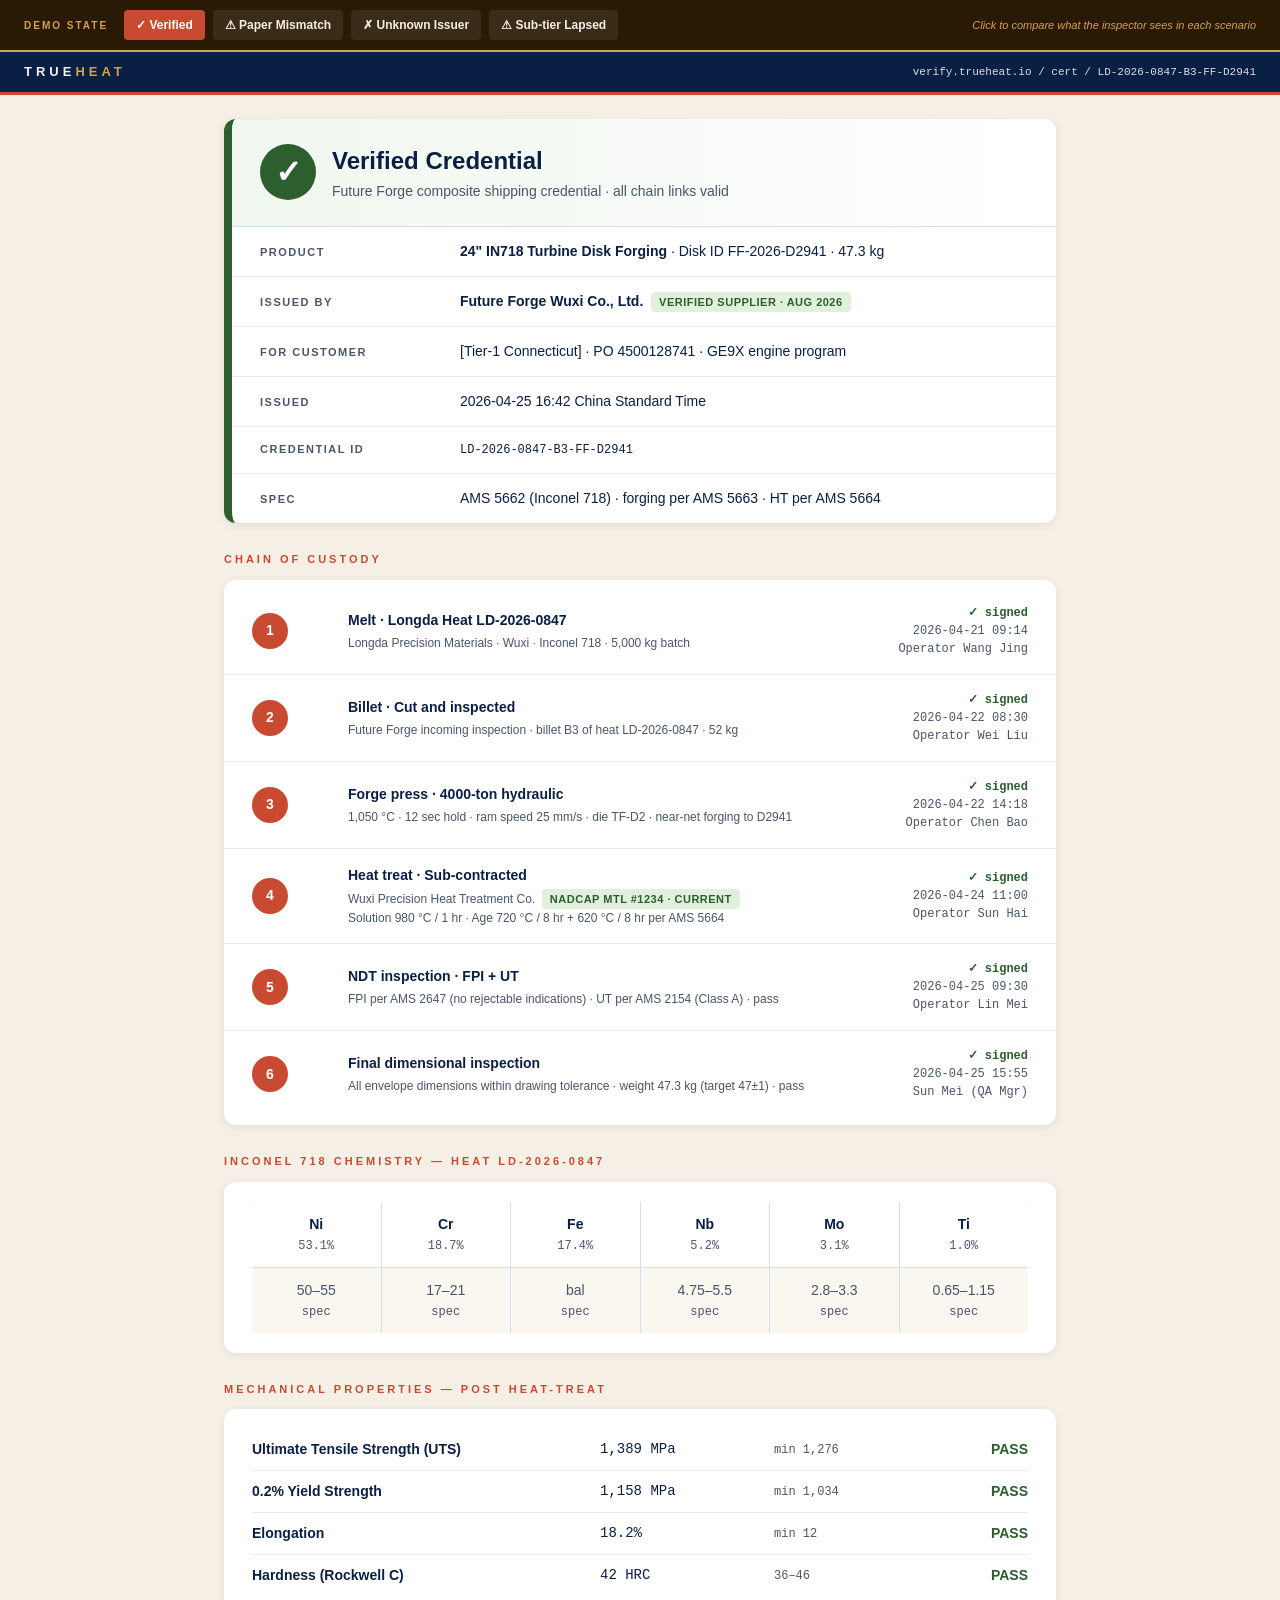
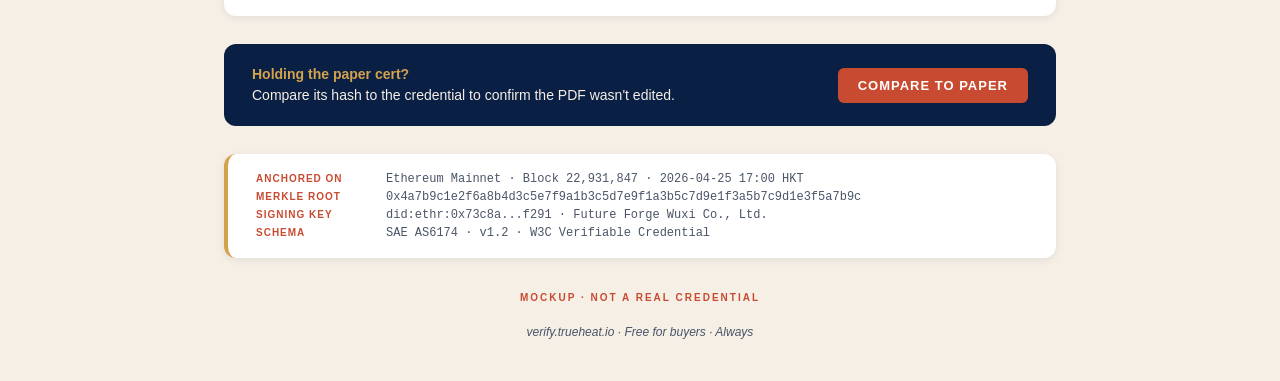
==== buyer-verify.html @ 972e7f93 "Initial: TrueHeat live mocks (buyer verifier + supplier portal)" ====
<!DOCTYPE html>
<html lang="en">
<head>
<meta charset="UTF-8">
<meta name="viewport" content="width=device-width, initial-scale=1.0">
<title>verify.trueheat.io · LD-2026-0847-B3-FF-D2941</title>
<style>
  :root {
    --navy: #0A1F44;
    --navy-soft: #13284C;
    --cream: #F5EFE6;
    --copper: #C84B31;
    --gold: #D4A24C;
    --slate: #4A5568;
    --ice: #D8DEE9;
    --forest: #2C5F2D;
    --rust: #8B2E15;
    --shadow: 0 2px 8px rgba(10,31,68,0.08);
  }
  * { box-sizing: border-box; margin: 0; padding: 0; }
  body {
    font-family: -apple-system, BlinkMacSystemFont, "Segoe UI", Roboto, sans-serif;
    background: var(--cream);
    color: var(--navy);
    line-height: 1.5;
    padding-bottom: 40px;
  }
  .top-bar {
    background: var(--navy);
    color: var(--cream);
    padding: 10px 24px;
    font-size: 13px;
    display: flex;
    justify-content: space-between;
    align-items: center;
    border-bottom: 3px solid var(--copper);
  }
  .top-bar .brand {
    font-weight: 700;
    letter-spacing: 4px;
  }
  .top-bar .brand span {
    color: var(--gold);
  }
  .top-bar .url {
    font-family: "SF Mono", Menlo, monospace;
    color: var(--ice);
    font-size: 11px;
  }
  .container {
    max-width: 880px;
    margin: 0 auto;
    padding: 0 24px;
  }
  .verdict-card {
    background: white;
    margin-top: 24px;
    border-radius: 12px;
    box-shadow: var(--shadow);
    border-left: 8px solid var(--forest);
    overflow: hidden;
  }
  .verdict-header {
    padding: 24px 28px;
    display: flex;
    align-items: center;
    gap: 16px;
    border-bottom: 1px solid var(--ice);
    background: linear-gradient(to right, #F0F7EE, white);
  }
  .verdict-check {
    width: 56px;
    height: 56px;
    background: var(--forest);
    color: white;
    border-radius: 50%;
    display: flex;
    align-items: center;
    justify-content: center;
    font-size: 32px;
    font-weight: 700;
    flex-shrink: 0;
  }
  .verdict-title {
    font-size: 24px;
    font-weight: 700;
    color: var(--navy);
  }
  .verdict-sub {
    color: var(--slate);
    font-size: 14px;
    margin-top: 2px;
  }
  .verdict-body {
    padding: 0;
  }
  .row {
    display: grid;
    grid-template-columns: 200px 1fr;
    padding: 14px 28px;
    border-bottom: 1px solid #F0EAE0;
    font-size: 14px;
    align-items: baseline;
  }
  .row:last-child { border-bottom: none; }
  .row .k {
    color: var(--slate);
    text-transform: uppercase;
    font-size: 11px;
    letter-spacing: 1.5px;
    font-weight: 600;
  }
  .row .v {
    color: var(--navy);
  }
  .row .v.mono {
    font-family: "SF Mono", Menlo, monospace;
    font-size: 12px;
  }
  .badge {
    display: inline-block;
    padding: 2px 8px;
    border-radius: 4px;
    font-size: 11px;
    font-weight: 700;
    text-transform: uppercase;
    letter-spacing: 0.5px;
  }
  .badge-green { background: #E0F0DC; color: var(--forest); }
  .badge-amber { background: #FFF3D6; color: #8B6914; }
  .badge-copper { background: #FCE8E0; color: var(--copper); }

  .section-title {
    margin-top: 28px;
    margin-bottom: 12px;
    text-transform: uppercase;
    letter-spacing: 3px;
    font-size: 11px;
    font-weight: 700;
    color: var(--copper);
  }

  .chemistry {
    background: white;
    border-radius: 12px;
    box-shadow: var(--shadow);
    padding: 20px 28px;
  }
  .chem-grid {
    display: grid;
    grid-template-columns: repeat(6, 1fr);
    gap: 1px;
    background: var(--ice);
    border-radius: 6px;
    overflow: hidden;
  }
  .chem-cell {
    background: white;
    padding: 12px 8px;
    text-align: center;
  }
  .chem-cell .elem {
    font-weight: 700;
    color: var(--navy);
    font-size: 14px;
  }
  .chem-cell .pct {
    font-size: 12px;
    color: var(--slate);
    font-family: "SF Mono", Menlo, monospace;
    margin-top: 2px;
  }
  .chem-cell.spec {
    background: #FAF6F0;
  }
  .chem-cell.spec .elem { color: var(--slate); font-weight: 500; }

  .mech {
    background: white;
    border-radius: 12px;
    box-shadow: var(--shadow);
    padding: 20px 28px;
  }
  .mech-row {
    display: grid;
    grid-template-columns: 2fr 1fr 1fr 80px;
    padding: 10px 0;
    border-bottom: 1px solid #F0EAE0;
    font-size: 14px;
    align-items: center;
  }
  .mech-row:last-child { border-bottom: none; }
  .mech-row .label { color: var(--navy); font-weight: 600; }
  .mech-row .value { color: var(--navy); font-family: "SF Mono", Menlo, monospace; }
  .mech-row .req { color: var(--slate); font-family: "SF Mono", Menlo, monospace; font-size: 12px; }
  .mech-row .pass { color: var(--forest); font-weight: 700; text-align: right; }

  /* Chain of custody */
  .chain {
    background: white;
    border-radius: 12px;
    box-shadow: var(--shadow);
    padding: 8px 0;
  }
  .chain-step {
    display: grid;
    grid-template-columns: 80px 1fr 200px;
    padding: 16px 28px;
    gap: 16px;
    border-bottom: 1px solid #F0EAE0;
    align-items: center;
    position: relative;
  }
  .chain-step:last-child { border-bottom: none; }
  .chain-step .num {
    width: 36px;
    height: 36px;
    border-radius: 50%;
    background: var(--copper);
    color: white;
    font-weight: 700;
    display: flex;
    align-items: center;
    justify-content: center;
    font-size: 14px;
  }
  .chain-step .step-title {
    font-weight: 700;
    color: var(--navy);
    font-size: 14px;
  }
  .chain-step .step-sub {
    color: var(--slate);
    font-size: 12px;
    margin-top: 3px;
  }
  .chain-step .step-meta {
    text-align: right;
    font-size: 12px;
    color: var(--slate);
    font-family: "SF Mono", Menlo, monospace;
  }
  .chain-step .signed {
    color: var(--forest);
    font-weight: 600;
  }

  .compare {
    background: var(--navy);
    color: var(--cream);
    margin-top: 28px;
    border-radius: 12px;
    padding: 20px 28px;
    display: flex;
    align-items: center;
    justify-content: space-between;
  }
  .compare .desc {
    font-size: 14px;
  }
  .compare .desc strong {
    color: var(--gold);
  }
  .compare button {
    background: var(--copper);
    color: white;
    border: none;
    padding: 10px 20px;
    border-radius: 6px;
    font-weight: 700;
    font-size: 13px;
    text-transform: uppercase;
    letter-spacing: 1px;
    cursor: pointer;
  }
  .compare button:hover {
    background: #B03E26;
  }

  .anchor-block {
    background: white;
    border-radius: 12px;
    box-shadow: var(--shadow);
    padding: 16px 28px;
    margin-top: 28px;
    font-size: 12px;
    color: var(--slate);
    font-family: "SF Mono", Menlo, monospace;
    border-left: 4px solid var(--gold);
  }
  .anchor-block .label {
    display: inline-block;
    width: 130px;
    color: var(--copper);
    font-weight: 700;
    font-family: -apple-system, BlinkMacSystemFont, sans-serif;
    text-transform: uppercase;
    letter-spacing: 1px;
    font-size: 10px;
  }

  .footer {
    margin-top: 32px;
    text-align: center;
    color: var(--slate);
    font-size: 12px;
    font-style: italic;
  }
  .footer .mock {
    color: var(--copper);
    font-weight: 700;
    font-style: normal;
    text-transform: uppercase;
    letter-spacing: 2px;
    font-size: 10px;
  }

  /* State toggle bar — mockup only; removed in production build */
  .state-bar {
    background: #2a1a05;
    color: var(--cream);
    padding: 10px 24px;
    border-bottom: 2px solid var(--gold);
    display: flex;
    gap: 8px;
    align-items: center;
    font-size: 12px;
  }
  .state-bar .lbl {
    color: var(--gold);
    text-transform: uppercase;
    letter-spacing: 2px;
    font-size: 10px;
    margin-right: 8px;
    font-weight: 700;
  }
  .state-bar a {
    color: var(--cream);
    text-decoration: none;
    padding: 6px 12px;
    border-radius: 4px;
    background: rgba(255,255,255,0.08);
    font-weight: 600;
  }
  .state-bar a:hover { background: rgba(255,255,255,0.15); }
  .state-bar a.active {
    background: var(--copper);
    color: white;
  }
  .state-bar .demo {
    margin-left: auto;
    color: var(--gold);
    font-style: italic;
    font-size: 11px;
  }

  /* FRAUD STATES */
  .verdict-card.state-mismatch { border-left-color: #B8860B; }
  .verdict-card.state-mismatch .verdict-header {
    background: linear-gradient(to right, #FFF7E0, white);
  }
  .verdict-card.state-mismatch .verdict-check {
    background: #B8860B;
    font-size: 36px;
  }

  .verdict-card.state-unknown { border-left-color: var(--rust); }
  .verdict-card.state-unknown .verdict-header {
    background: linear-gradient(to right, #FFE4DC, white);
  }
  .verdict-card.state-unknown .verdict-check {
    background: var(--rust);
    color: white;
    font-size: 36px;
  }

  .verdict-card.state-lapsed { border-left-color: #B8860B; }
  .verdict-card.state-lapsed .verdict-header {
    background: linear-gradient(to right, #FFF7E0, white);
  }
  .verdict-card.state-lapsed .verdict-check {
    background: #B8860B;
    font-size: 36px;
  }

  /* Fraud alert panel */
  .fraud-alert {
    background: var(--rust);
    color: white;
    border-radius: 8px;
    padding: 18px 24px;
    margin-top: 20px;
    display: flex;
    gap: 16px;
    align-items: start;
  }
  .fraud-alert.warn {
    background: #B8860B;
  }
  .fraud-alert .icon {
    font-size: 30px;
    flex-shrink: 0;
    line-height: 1;
  }
  .fraud-alert .body {
    font-size: 14px;
  }
  .fraud-alert .body h3 {
    margin-bottom: 4px;
    font-size: 16px;
    text-transform: uppercase;
    letter-spacing: 2px;
  }
  .fraud-alert .body code {
    background: rgba(0,0,0,0.25);
    padding: 1px 6px;
    border-radius: 3px;
    font-family: "SF Mono", Menlo, monospace;
    font-size: 12px;
  }

  /* Hide / show based on state */
  body[data-state="verified"] .only-mismatch,
  body[data-state="verified"] .only-unknown,
  body[data-state="verified"] .only-lapsed { display: none !important; }

  body[data-state="mismatch"] .only-verified,
  body[data-state="mismatch"] .only-unknown,
  body[data-state="mismatch"] .only-lapsed { display: none !important; }

  body[data-state="mismatch"] .verdict-card { /* swap class via JS */ }
  body[data-state="mismatch"] .verdict-title::after {
    content: " — Paper Mismatch";
    color: #B8860B;
    font-weight: 700;
  }

  body[data-state="unknown"] .only-verified,
  body[data-state="unknown"] .only-mismatch,
  body[data-state="unknown"] .only-lapsed,
  body[data-state="unknown"] .chain,
  body[data-state="unknown"] .chemistry,
  body[data-state="unknown"] .mech,
  body[data-state="unknown"] .compare,
  body[data-state="unknown"] .anchor-block,
  body[data-state="unknown"] .section-title { display: none !important; }

  body[data-state="lapsed"] .only-verified,
  body[data-state="lapsed"] .only-mismatch,
  body[data-state="lapsed"] .only-unknown { display: none !important; }

  body[data-state="lapsed"] .chain-step.htstep .badge {
    background: #F8E0E0;
    color: var(--rust);
  }

</style>
</head>
<body data-state="verified">

<!-- MOCKUP-ONLY state toggle. Remove this <div> for production. -->
<div class="state-bar">
  <span class="lbl">DEMO STATE</span>
  <a href="?state=verified" data-state-link="verified" class="active">✓ Verified</a>
  <a href="?state=mismatch" data-state-link="mismatch">⚠ Paper Mismatch</a>
  <a href="?state=unknown" data-state-link="unknown">✗ Unknown Issuer</a>
  <a href="?state=lapsed" data-state-link="lapsed">⚠ Sub-tier Lapsed</a>
  <span class="demo">Click to compare what the inspector sees in each scenario</span>
</div>

<div class="top-bar">
  <div class="brand">TRUE<span>HEAT</span></div>
  <div class="url">verify.trueheat.io / cert / LD-2026-0847-B3-FF-D2941</div>
</div>

<div class="container">

  <!-- VERIFIED card -->
  <div class="verdict-card only-verified">
    <div class="verdict-header">
      <div class="verdict-check">✓</div>
      <div>
        <div class="verdict-title">Verified Credential</div>
        <div class="verdict-sub">Future Forge composite shipping credential · all chain links valid</div>
      </div>
    </div>
    <div class="verdict-body">
      <div class="row">
        <div class="k">Product</div>
        <div class="v"><strong>24" IN718 Turbine Disk Forging</strong> · Disk ID FF-2026-D2941 · 47.3 kg</div>
      </div>
      <div class="row">
        <div class="k">Issued by</div>
        <div class="v">
          <strong>Future Forge Wuxi Co., Ltd.</strong>
          &nbsp;<span class="badge badge-green">Verified Supplier · Aug 2026</span>
        </div>
      </div>
      <div class="row">
        <div class="k">For customer</div>
        <div class="v">[Tier-1 Connecticut] · PO 4500128741 · GE9X engine program</div>
      </div>
      <div class="row">
        <div class="k">Issued</div>
        <div class="v">2026-04-25 16:42 China Standard Time</div>
      </div>
      <div class="row">
        <div class="k">Credential ID</div>
        <div class="v mono">LD-2026-0847-B3-FF-D2941</div>
      </div>
      <div class="row">
        <div class="k">Spec</div>
        <div class="v">AMS 5662 (Inconel 718) · forging per AMS 5663 · HT per AMS 5664</div>
      </div>
    </div>
  </div>

  <!-- MISMATCH card -->
  <div class="verdict-card state-mismatch only-mismatch">
    <div class="verdict-header">
      <div class="verdict-check">⚠</div>
      <div>
        <div class="verdict-title" style="color:#8B6914;">Paper does NOT match the signed credential</div>
        <div class="verdict-sub">The QR points to a real, signed credential — but the PDF you scanned has been altered after signing.</div>
      </div>
    </div>
    <div class="verdict-body">
      <div class="row">
        <div class="k">Credential ID</div>
        <div class="v mono">LD-2026-0847-B3-FF-D2941 — exists ✓</div>
      </div>
      <div class="row">
        <div class="k">Signed by</div>
        <div class="v">Future Forge Wuxi Co., Ltd. — registered supplier ✓</div>
      </div>
      <div class="row">
        <div class="k">Mismatch found</div>
        <div class="v" style="color:#8B6914;font-weight:600;">
          Field <code style="background:#FFF3D6;padding:1px 5px;border-radius:3px;font-family:'SF Mono',monospace;">UTS</code> on paper = <strong>1,389 MPa</strong> · field on signed credential = <strong>1,289 MPa</strong>
        </div>
      </div>
      <div class="row">
        <div class="k">Hash check</div>
        <div class="v mono" style="color:var(--rust);">paper SHA-256: <strong>0x9f2c...</strong> ≠ credential SHA-256: <strong>0x4a7b...</strong></div>
      </div>
    </div>
    <div class="fraud-alert warn">
      <div class="icon">⚠</div>
      <div class="body">
        <h3>What to do</h3>
        Trust the credential, not the paper. Cross-reference the figures on the credential page with the paper in your hand. If they differ, the paper has been edited after the supplier signed.<br><br>
        Likely scenarios: (1) honest copy-paste error when the cert was reprinted, (2) deliberate alteration of a property to make a marginal heat appear in-spec. Either way — escalate to supplier quality and do not release the material.
      </div>
    </div>
  </div>

  <!-- UNKNOWN card -->
  <div class="verdict-card state-unknown only-unknown">
    <div class="verdict-header">
      <div class="verdict-check">✗</div>
      <div>
        <div class="verdict-title" style="color:var(--rust);">No credential found for this QR</div>
        <div class="verdict-sub">The QR code points to a credential ID that does not exist in our registry.</div>
      </div>
    </div>
    <div class="verdict-body">
      <div class="row">
        <div class="k">Scanned ID</div>
        <div class="v mono">LD-2026-0847-B3-FF-D2941</div>
      </div>
      <div class="row">
        <div class="k">Search result</div>
        <div class="v" style="color:var(--rust);font-weight:600;">No matching credential. No signature found anchored on Ethereum.</div>
      </div>
      <div class="row">
        <div class="k">Possible causes</div>
        <div class="v">
          <ol style="padding-left:20px;margin:0;">
            <li>The QR was photoshopped onto a counterfeit paper cert. Most common pattern.</li>
            <li>The supplier issued the cert under a different ID. Ask them to re-send.</li>
            <li>The supplier is not yet a registered TrueHeat issuer. Confirm with them directly.</li>
          </ol>
        </div>
      </div>
    </div>
    <div class="fraud-alert">
      <div class="icon">✗</div>
      <div class="body">
        <h3>Do not release the material</h3>
        Treat this as suspect material until you can verify with the supplier through a separate channel (phone, not email — email can be spoofed). If the supplier confirms they did not issue this credential, file an FAA SUP report (AC 21-29D) and notify your counterfeit-prevention lead.<br><br>
        If you are the supplier and this is your shipment, log in to your portal and check whether the credential was issued under a different reference. Contact <a href="mailto:support@trueheat.io" style="color:var(--gold);">support@trueheat.io</a>.
      </div>
    </div>
  </div>

  <!-- LAPSED card -->
  <div class="verdict-card state-lapsed only-lapsed">
    <div class="verdict-header">
      <div class="verdict-check">⚠</div>
      <div>
        <div class="verdict-title" style="color:#8B6914;">Verified — but sub-tier accreditation lapsed</div>
        <div class="verdict-sub">The credential is authentic. One sub-tier supplier in the chain has an expired accreditation that may affect downstream qualification.</div>
      </div>
    </div>
    <div class="verdict-body">
      <div class="row">
        <div class="k">Credential</div>
        <div class="v"><strong>24" IN718 Turbine Disk Forging</strong> · Disk FF-2026-D2941 · 47.3 kg</div>
      </div>
      <div class="row">
        <div class="k">Lapsed sub-tier</div>
        <div class="v" style="color:#8B6914;font-weight:600;">
          Wuxi Precision Heat Treatment Co. — Nadcap MTL #1234 expired <strong>2026-03-15</strong> (heat treat performed 2026-04-24)
        </div>
      </div>
      <div class="row">
        <div class="k">Other chain links</div>
        <div class="v">Melt, billet, forge press, NDT, final dim — all signed by valid issuers ✓</div>
      </div>
    </div>
    <div class="fraud-alert warn">
      <div class="icon">⚠</div>
      <div class="body">
        <h3>Decision required</h3>
        The material itself may still be in spec — the heat treat cycle data is recorded and inspectable. The question is whether your engineering and supplier quality groups will accept material processed at a shop whose Nadcap accreditation had lapsed at the time of work.<br><br>
        Some primes accept lapsed-by-N-days within a tolerance window if the shop's renewal is pending and the cycle data is conforming. Others reject. Check your supplier-quality policy and the receiving spec.
      </div>
    </div>
  </div>

  <div class="section-title">Chain of Custody</div>

  <div class="chain">

    <div class="chain-step">
      <div class="num">1</div>
      <div>
        <div class="step-title">Melt · Longda Heat LD-2026-0847</div>
        <div class="step-sub">Longda Precision Materials · Wuxi · Inconel 718 · 5,000 kg batch</div>
      </div>
      <div class="step-meta">
        <span class="signed">✓ signed</span><br>
        2026-04-21 09:14<br>
        Operator Wang Jing
      </div>
    </div>

    <div class="chain-step">
      <div class="num">2</div>
      <div>
        <div class="step-title">Billet · Cut and inspected</div>
        <div class="step-sub">Future Forge incoming inspection · billet B3 of heat LD-2026-0847 · 52 kg</div>
      </div>
      <div class="step-meta">
        <span class="signed">✓ signed</span><br>
        2026-04-22 08:30<br>
        Operator Wei Liu
      </div>
    </div>

    <div class="chain-step">
      <div class="num">3</div>
      <div>
        <div class="step-title">Forge press · 4000-ton hydraulic</div>
        <div class="step-sub">1,050 °C · 12 sec hold · ram speed 25 mm/s · die TF-D2 · near-net forging to D2941</div>
      </div>
      <div class="step-meta">
        <span class="signed">✓ signed</span><br>
        2026-04-22 14:18<br>
        Operator Chen Bao
      </div>
    </div>

    <div class="chain-step htstep">
      <div class="num">4</div>
      <div>
        <div class="step-title">Heat treat · Sub-contracted</div>
        <div class="step-sub">
          Wuxi Precision Heat Treatment Co. &nbsp;<span class="badge badge-green">Nadcap MTL #1234 · current</span><br>
          Solution 980 °C / 1 hr · Age 720 °C / 8 hr + 620 °C / 8 hr per AMS 5664
        </div>
      </div>
      <div class="step-meta">
        <span class="signed">✓ signed</span><br>
        2026-04-24 11:00<br>
        Operator Sun Hai
      </div>
    </div>

    <div class="chain-step">
      <div class="num">5</div>
      <div>
        <div class="step-title">NDT inspection · FPI + UT</div>
        <div class="step-sub">FPI per AMS 2647 (no rejectable indications) · UT per AMS 2154 (Class A) · pass</div>
      </div>
      <div class="step-meta">
        <span class="signed">✓ signed</span><br>
        2026-04-25 09:30<br>
        Operator Lin Mei
      </div>
    </div>

    <div class="chain-step">
      <div class="num">6</div>
      <div>
        <div class="step-title">Final dimensional inspection</div>
        <div class="step-sub">All envelope dimensions within drawing tolerance · weight 47.3 kg (target 47±1) · pass</div>
      </div>
      <div class="step-meta">
        <span class="signed">✓ signed</span><br>
        2026-04-25 15:55<br>
        Sun Mei (QA Mgr)
      </div>
    </div>

  </div>

  <div class="section-title">Inconel 718 Chemistry — Heat LD-2026-0847</div>
  <div class="chemistry">
    <div class="chem-grid">
      <div class="chem-cell"><div class="elem">Ni</div><div class="pct">53.1%</div></div>
      <div class="chem-cell"><div class="elem">Cr</div><div class="pct">18.7%</div></div>
      <div class="chem-cell"><div class="elem">Fe</div><div class="pct">17.4%</div></div>
      <div class="chem-cell"><div class="elem">Nb</div><div class="pct">5.2%</div></div>
      <div class="chem-cell"><div class="elem">Mo</div><div class="pct">3.1%</div></div>
      <div class="chem-cell"><div class="elem">Ti</div><div class="pct">1.0%</div></div>
      <div class="chem-cell spec"><div class="elem">50–55</div><div class="pct">spec</div></div>
      <div class="chem-cell spec"><div class="elem">17–21</div><div class="pct">spec</div></div>
      <div class="chem-cell spec"><div class="elem">bal</div><div class="pct">spec</div></div>
      <div class="chem-cell spec"><div class="elem">4.75–5.5</div><div class="pct">spec</div></div>
      <div class="chem-cell spec"><div class="elem">2.8–3.3</div><div class="pct">spec</div></div>
      <div class="chem-cell spec"><div class="elem">0.65–1.15</div><div class="pct">spec</div></div>
    </div>
  </div>

  <div class="section-title">Mechanical Properties — Post Heat-Treat</div>
  <div class="mech">
    <div class="mech-row">
      <div class="label">Ultimate Tensile Strength (UTS)</div>
      <div class="value">1,389 MPa</div>
      <div class="req">min 1,276</div>
      <div class="pass">PASS</div>
    </div>
    <div class="mech-row">
      <div class="label">0.2% Yield Strength</div>
      <div class="value">1,158 MPa</div>
      <div class="req">min 1,034</div>
      <div class="pass">PASS</div>
    </div>
    <div class="mech-row">
      <div class="label">Elongation</div>
      <div class="value">18.2%</div>
      <div class="req">min 12</div>
      <div class="pass">PASS</div>
    </div>
    <div class="mech-row">
      <div class="label">Hardness (Rockwell C)</div>
      <div class="value">42 HRC</div>
      <div class="req">36–46</div>
      <div class="pass">PASS</div>
    </div>
  </div>

  <div class="compare">
    <div class="desc">
      <strong>Holding the paper cert?</strong><br>
      Compare its hash to the credential to confirm the PDF wasn't edited.
    </div>
    <button>Compare to Paper</button>
  </div>

  <div class="anchor-block">
    <div><span class="label">Anchored on</span>Ethereum Mainnet · Block 22,931,847 · 2026-04-25 17:00 HKT</div>
    <div><span class="label">Merkle root</span>0x4a7b9c1e2f6a8b4d3c5e7f9a1b3c5d7e9f1a3b5c7d9e1f3a5b7c9d1e3f5a7b9c</div>
    <div><span class="label">Signing key</span>did:ethr:0x73c8a...f291 · Future Forge Wuxi Co., Ltd.</div>
    <div><span class="label">Schema</span>SAE AS6174 · v1.2 · W3C Verifiable Credential</div>
  </div>

  <div class="footer">
    <div class="mock">Mockup · not a real credential</div>
    <br>
    verify.trueheat.io · Free for buyers · Always
  </div>

</div>

<script>
  // Mockup state switcher — reads ?state= from URL and applies it.
  (function () {
    var params = new URLSearchParams(window.location.search);
    var state = params.get('state') || 'verified';
    var valid = ['verified', 'mismatch', 'unknown', 'lapsed'];
    if (valid.indexOf(state) === -1) state = 'verified';
    document.body.setAttribute('data-state', state);

    // Highlight active toggle
    var links = document.querySelectorAll('.state-bar a[data-state-link]');
    for (var i = 0; i < links.length; i++) {
      links[i].classList.toggle('active', links[i].getAttribute('data-state-link') === state);
    }
  })();
</script>

</body>
</html>
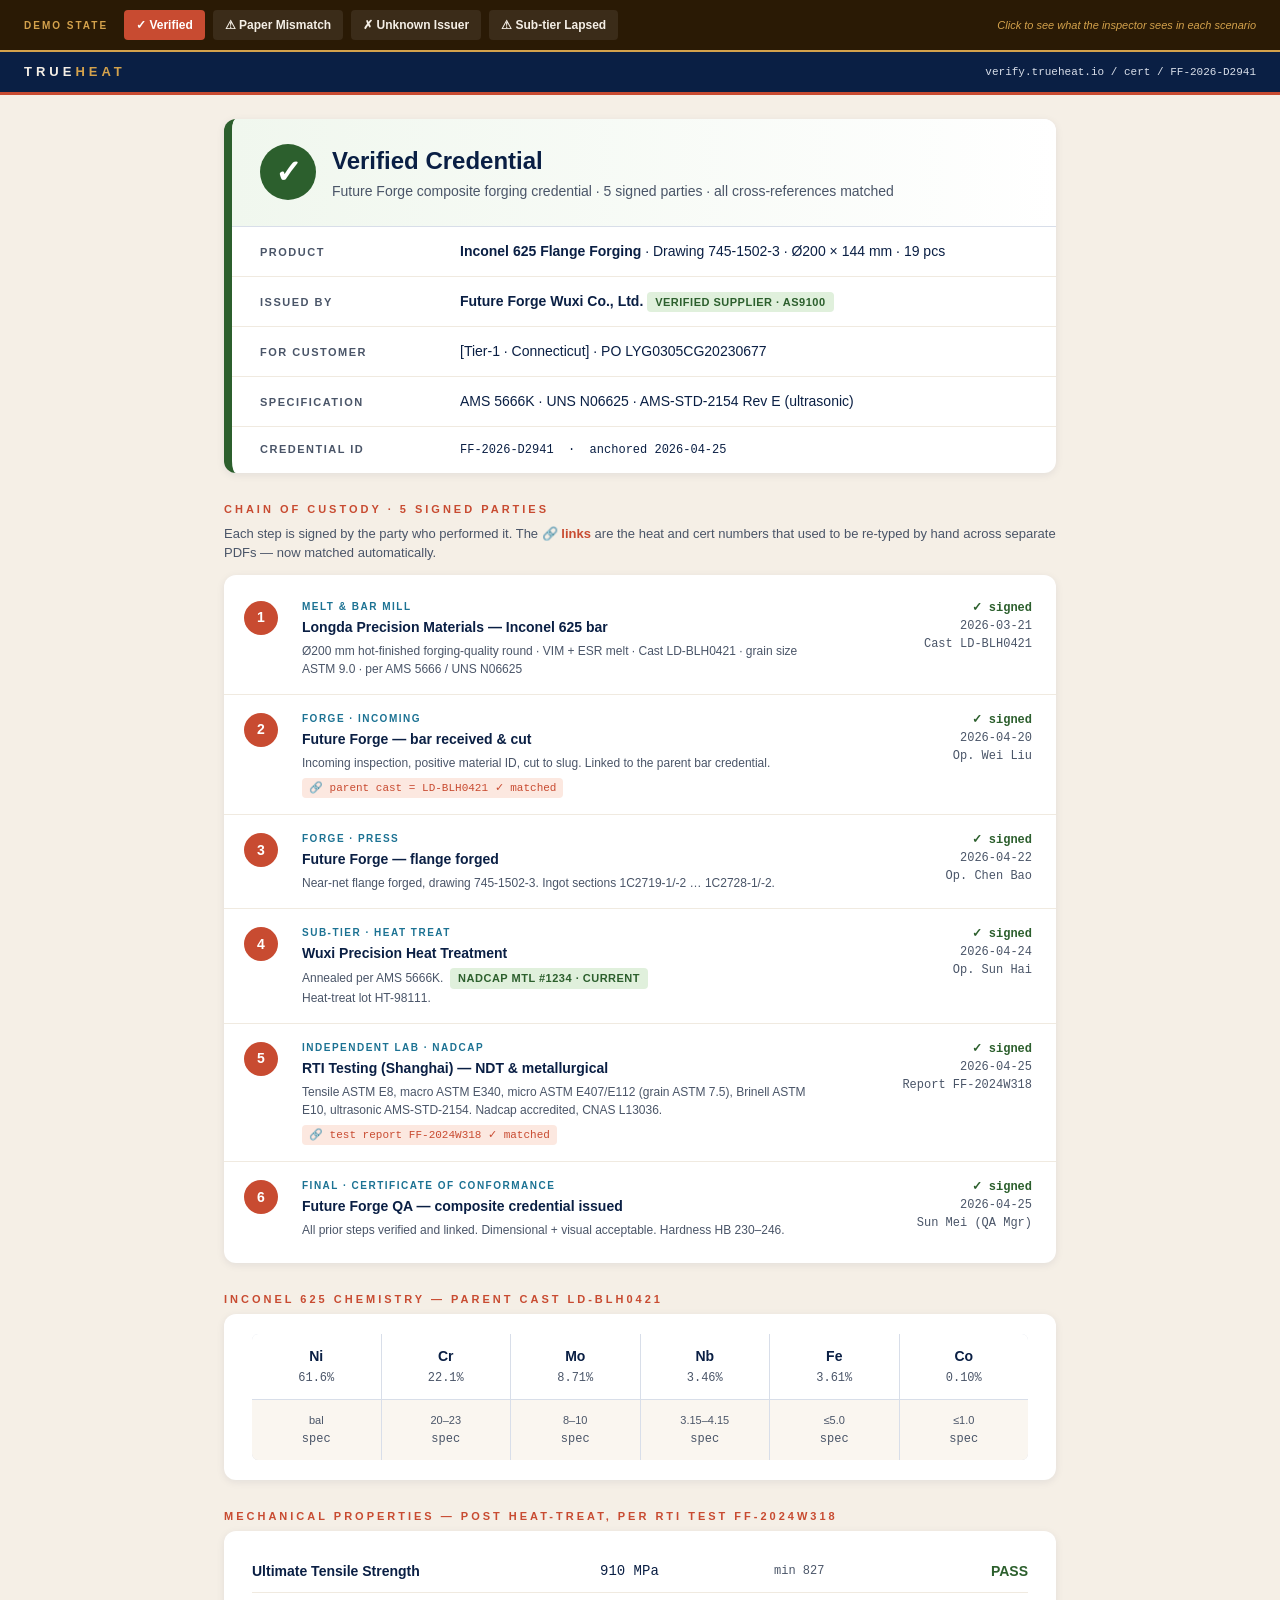
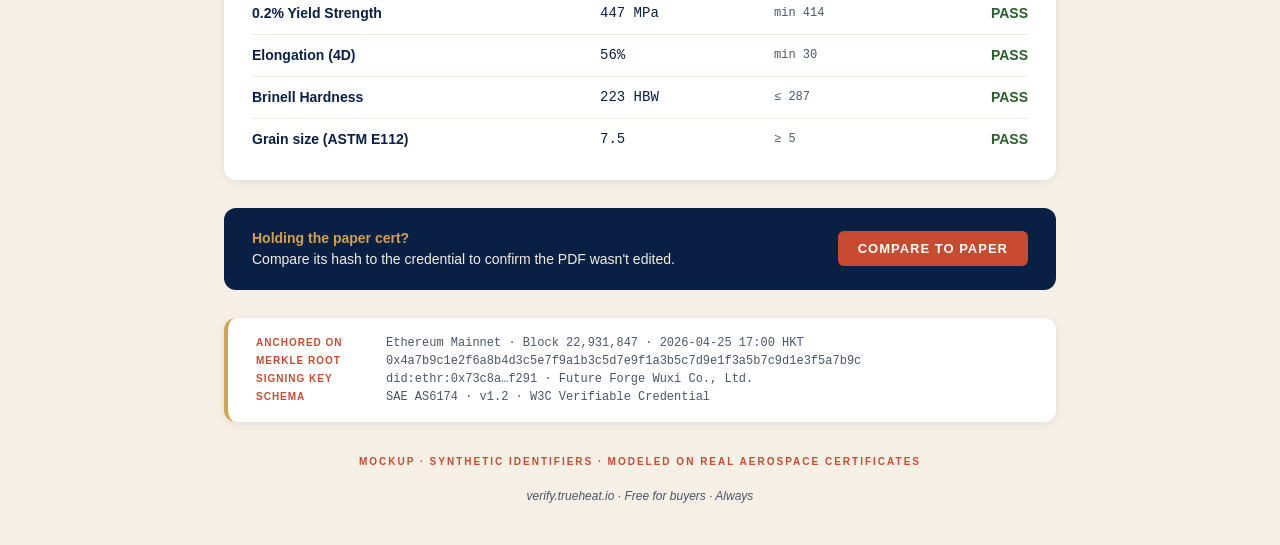
==== commit 70dba547: "Ground demo in real aerospace cert structure (Inconel 625 5-party chain); add investor tutorial with" ====
--- a/buyer-verify.html
+++ b/buyer-verify.html
@@ -3,18 +3,21 @@
 <head>
 <meta charset="UTF-8">
 <meta name="viewport" content="width=device-width, initial-scale=1.0">
-<title>verify.trueheat.io · LD-2026-0847-B3-FF-D2941</title>
+<title>verify.trueheat.io · FF-2026-D2941</title>
 <style>
   :root {
     --navy: #0A1F44;
     --navy-soft: #13284C;
     --cream: #F5EFE6;
     --copper: #C84B31;
+    --copper-soft: #FCE8E0;
     --gold: #D4A24C;
     --slate: #4A5568;
     --ice: #D8DEE9;
+    --ice-soft: #EEF1F5;
     --forest: #2C5F2D;
     --rust: #8B2E15;
+    --white: #FFFFFF;
     --shadow: 0 2px 8px rgba(10,31,68,0.08);
   }
   * { box-sizing: border-box; margin: 0; padding: 0; }
@@ -26,168 +29,89 @@
     padding-bottom: 40px;
   }
   .top-bar {
-    background: var(--navy);
-    color: var(--cream);
-    padding: 10px 24px;
-    font-size: 13px;
-    display: flex;
-    justify-content: space-between;
-    align-items: center;
+    background: var(--navy); color: var(--cream);
+    padding: 10px 24px; font-size: 13px;
+    display: flex; justify-content: space-between; align-items: center;
     border-bottom: 3px solid var(--copper);
   }
-  .top-bar .brand {
-    font-weight: 700;
-    letter-spacing: 4px;
-  }
-  .top-bar .brand span {
-    color: var(--gold);
-  }
-  .top-bar .url {
-    font-family: "SF Mono", Menlo, monospace;
-    color: var(--ice);
-    font-size: 11px;
-  }
-  .container {
-    max-width: 880px;
-    margin: 0 auto;
-    padding: 0 24px;
-  }
+  .top-bar .brand { font-weight: 700; letter-spacing: 4px; }
+  .top-bar .brand span { color: var(--gold); }
+  .top-bar .url { font-family: "SF Mono", Menlo, monospace; color: var(--ice); font-size: 11px; }
+  .container { max-width: 880px; margin: 0 auto; padding: 0 24px; }
+
   .verdict-card {
-    background: white;
-    margin-top: 24px;
-    border-radius: 12px;
-    box-shadow: var(--shadow);
-    border-left: 8px solid var(--forest);
-    overflow: hidden;
+    background: white; margin-top: 24px; border-radius: 12px;
+    box-shadow: var(--shadow); border-left: 8px solid var(--forest); overflow: hidden;
   }
   .verdict-header {
-    padding: 24px 28px;
-    display: flex;
-    align-items: center;
-    gap: 16px;
-    border-bottom: 1px solid var(--ice);
-    background: linear-gradient(to right, #F0F7EE, white);
+    padding: 24px 28px; display: flex; align-items: center; gap: 16px;
+    border-bottom: 1px solid var(--ice); background: linear-gradient(to right, #F0F7EE, white);
   }
   .verdict-check {
-    width: 56px;
-    height: 56px;
-    background: var(--forest);
-    color: white;
-    border-radius: 50%;
-    display: flex;
-    align-items: center;
-    justify-content: center;
-    font-size: 32px;
-    font-weight: 700;
-    flex-shrink: 0;
-  }
-  .verdict-title {
-    font-size: 24px;
-    font-weight: 700;
-    color: var(--navy);
-  }
-  .verdict-sub {
-    color: var(--slate);
-    font-size: 14px;
-    margin-top: 2px;
-  }
-  .verdict-body {
-    padding: 0;
-  }
+    width: 56px; height: 56px; background: var(--forest); color: white; border-radius: 50%;
+    display: flex; align-items: center; justify-content: center; font-size: 32px; font-weight: 700; flex-shrink: 0;
+  }
+  .verdict-title { font-size: 24px; font-weight: 700; color: var(--navy); }
+  .verdict-sub { color: var(--slate); font-size: 14px; margin-top: 2px; }
   .row {
-    display: grid;
-    grid-template-columns: 200px 1fr;
-    padding: 14px 28px;
-    border-bottom: 1px solid #F0EAE0;
-    font-size: 14px;
-    align-items: baseline;
+    display: grid; grid-template-columns: 200px 1fr; padding: 14px 28px;
+    border-bottom: 1px solid #F0EAE0; font-size: 14px; align-items: baseline;
   }
   .row:last-child { border-bottom: none; }
-  .row .k {
-    color: var(--slate);
-    text-transform: uppercase;
-    font-size: 11px;
-    letter-spacing: 1.5px;
-    font-weight: 600;
-  }
-  .row .v {
-    color: var(--navy);
-  }
-  .row .v.mono {
-    font-family: "SF Mono", Menlo, monospace;
-    font-size: 12px;
-  }
+  .row .k { color: var(--slate); text-transform: uppercase; font-size: 11px; letter-spacing: 1.5px; font-weight: 600; }
+  .row .v { color: var(--navy); }
+  .row .v.mono { font-family: "SF Mono", Menlo, monospace; font-size: 12px; }
   .badge {
-    display: inline-block;
-    padding: 2px 8px;
-    border-radius: 4px;
-    font-size: 11px;
-    font-weight: 700;
-    text-transform: uppercase;
-    letter-spacing: 0.5px;
+    display: inline-block; padding: 2px 8px; border-radius: 4px; font-size: 11px;
+    font-weight: 700; text-transform: uppercase; letter-spacing: 0.5px;
   }
   .badge-green { background: #E0F0DC; color: var(--forest); }
   .badge-amber { background: #FFF3D6; color: #8B6914; }
   .badge-copper { background: #FCE8E0; color: var(--copper); }
+  .badge-blue { background: #DCE9F1; color: #1C7293; }
 
   .section-title {
-    margin-top: 28px;
-    margin-bottom: 12px;
-    text-transform: uppercase;
-    letter-spacing: 3px;
-    font-size: 11px;
-    font-weight: 700;
-    color: var(--copper);
-  }
-
-  .chemistry {
-    background: white;
-    border-radius: 12px;
-    box-shadow: var(--shadow);
-    padding: 20px 28px;
-  }
-  .chem-grid {
-    display: grid;
-    grid-template-columns: repeat(6, 1fr);
-    gap: 1px;
-    background: var(--ice);
-    border-radius: 6px;
-    overflow: hidden;
-  }
-  .chem-cell {
-    background: white;
-    padding: 12px 8px;
-    text-align: center;
-  }
-  .chem-cell .elem {
-    font-weight: 700;
-    color: var(--navy);
-    font-size: 14px;
-  }
-  .chem-cell .pct {
-    font-size: 12px;
-    color: var(--slate);
-    font-family: "SF Mono", Menlo, monospace;
-    margin-top: 2px;
-  }
-  .chem-cell.spec {
-    background: #FAF6F0;
-  }
-  .chem-cell.spec .elem { color: var(--slate); font-weight: 500; }
-
-  .mech {
-    background: white;
-    border-radius: 12px;
-    box-shadow: var(--shadow);
-    padding: 20px 28px;
-  }
+    margin-top: 28px; margin-bottom: 6px; text-transform: uppercase; letter-spacing: 3px;
+    font-size: 11px; font-weight: 700; color: var(--copper);
+  }
+  .section-note { color: var(--slate); font-size: 13px; margin-bottom: 12px; }
+
+  /* Chain of custody — now shows multiple SIGNED PARTIES */
+  .chain { background: white; border-radius: 12px; box-shadow: var(--shadow); padding: 8px 0; }
+  .chain-step {
+    display: grid; grid-template-columns: 44px 1fr 190px; padding: 16px 24px 16px 20px; gap: 14px;
+    border-bottom: 1px solid #F0EAE0; align-items: start; position: relative;
+  }
+  .chain-step:last-child { border-bottom: none; }
+  .chain-step .num {
+    width: 34px; height: 34px; border-radius: 50%; background: var(--copper); color: white;
+    font-weight: 700; display: flex; align-items: center; justify-content: center; font-size: 14px; margin-top: 2px;
+  }
+  .chain-step .party {
+    font-size: 10px; letter-spacing: 1.5px; text-transform: uppercase; font-weight: 700;
+    color: #1C7293; margin-bottom: 3px;
+  }
+  .chain-step .step-title { font-weight: 700; color: var(--navy); font-size: 14px; }
+  .chain-step .step-sub { color: var(--slate); font-size: 12px; margin-top: 4px; line-height: 1.5; }
+  .chain-step .xref {
+    display: inline-block; margin-top: 6px; font-size: 11px; font-family: "SF Mono", Menlo, monospace;
+    background: var(--copper-soft); color: var(--copper); padding: 2px 7px; border-radius: 4px;
+  }
+  .chain-step .xref::before { content: "🔗 "; font-family: inherit; }
+  .chain-step .step-meta { text-align: right; font-size: 12px; color: var(--slate); font-family: "SF Mono", Menlo, monospace; }
+  .chain-step .signed { color: var(--forest); font-weight: 600; }
+
+  .chemistry, .mech { background: white; border-radius: 12px; box-shadow: var(--shadow); padding: 20px 28px; }
+  .chem-grid { display: grid; grid-template-columns: repeat(6, 1fr); gap: 1px; background: var(--ice); border-radius: 6px; overflow: hidden; }
+  .chem-cell { background: white; padding: 12px 6px; text-align: center; }
+  .chem-cell .elem { font-weight: 700; color: var(--navy); font-size: 14px; }
+  .chem-cell .pct { font-size: 12px; color: var(--slate); font-family: "SF Mono", Menlo, monospace; margin-top: 2px; }
+  .chem-cell.spec { background: #FAF6F0; }
+  .chem-cell.spec .elem { color: var(--slate); font-weight: 500; font-size: 11px; }
+
   .mech-row {
-    display: grid;
-    grid-template-columns: 2fr 1fr 1fr 80px;
-    padding: 10px 0;
-    border-bottom: 1px solid #F0EAE0;
-    font-size: 14px;
-    align-items: center;
+    display: grid; grid-template-columns: 2fr 1fr 1fr 80px; padding: 10px 0;
+    border-bottom: 1px solid #F0EAE0; font-size: 14px; align-items: center;
   }
   .mech-row:last-child { border-bottom: none; }
   .mech-row .label { color: var(--navy); font-weight: 600; }
@@ -195,246 +119,68 @@
   .mech-row .req { color: var(--slate); font-family: "SF Mono", Menlo, monospace; font-size: 12px; }
   .mech-row .pass { color: var(--forest); font-weight: 700; text-align: right; }
 
-  /* Chain of custody */
-  .chain {
-    background: white;
-    border-radius: 12px;
-    box-shadow: var(--shadow);
-    padding: 8px 0;
-  }
-  .chain-step {
-    display: grid;
-    grid-template-columns: 80px 1fr 200px;
-    padding: 16px 28px;
-    gap: 16px;
-    border-bottom: 1px solid #F0EAE0;
-    align-items: center;
-    position: relative;
-  }
-  .chain-step:last-child { border-bottom: none; }
-  .chain-step .num {
-    width: 36px;
-    height: 36px;
-    border-radius: 50%;
-    background: var(--copper);
-    color: white;
-    font-weight: 700;
-    display: flex;
-    align-items: center;
-    justify-content: center;
-    font-size: 14px;
-  }
-  .chain-step .step-title {
-    font-weight: 700;
-    color: var(--navy);
-    font-size: 14px;
-  }
-  .chain-step .step-sub {
-    color: var(--slate);
-    font-size: 12px;
-    margin-top: 3px;
-  }
-  .chain-step .step-meta {
-    text-align: right;
-    font-size: 12px;
-    color: var(--slate);
-    font-family: "SF Mono", Menlo, monospace;
-  }
-  .chain-step .signed {
-    color: var(--forest);
-    font-weight: 600;
-  }
-
   .compare {
-    background: var(--navy);
-    color: var(--cream);
-    margin-top: 28px;
-    border-radius: 12px;
-    padding: 20px 28px;
-    display: flex;
-    align-items: center;
-    justify-content: space-between;
-  }
-  .compare .desc {
-    font-size: 14px;
-  }
-  .compare .desc strong {
-    color: var(--gold);
-  }
+    background: var(--navy); color: var(--cream); margin-top: 28px; border-radius: 12px;
+    padding: 20px 28px; display: flex; align-items: center; justify-content: space-between;
+  }
+  .compare .desc { font-size: 14px; }
+  .compare .desc strong { color: var(--gold); }
   .compare button {
-    background: var(--copper);
-    color: white;
-    border: none;
-    padding: 10px 20px;
-    border-radius: 6px;
-    font-weight: 700;
-    font-size: 13px;
-    text-transform: uppercase;
-    letter-spacing: 1px;
-    cursor: pointer;
-  }
-  .compare button:hover {
-    background: #B03E26;
-  }
+    background: var(--copper); color: white; border: none; padding: 10px 20px; border-radius: 6px;
+    font-weight: 700; font-size: 13px; text-transform: uppercase; letter-spacing: 1px; cursor: pointer; font-family: inherit;
+  }
+  .compare button:hover { background: #B03E26; }
+  .compare button:disabled { background: #8a3320; cursor: wait; }
 
   .anchor-block {
-    background: white;
-    border-radius: 12px;
-    box-shadow: var(--shadow);
-    padding: 16px 28px;
-    margin-top: 28px;
-    font-size: 12px;
-    color: var(--slate);
-    font-family: "SF Mono", Menlo, monospace;
-    border-left: 4px solid var(--gold);
+    background: white; border-radius: 12px; box-shadow: var(--shadow); padding: 16px 28px; margin-top: 28px;
+    font-size: 12px; color: var(--slate); font-family: "SF Mono", Menlo, monospace; border-left: 4px solid var(--gold);
   }
   .anchor-block .label {
-    display: inline-block;
-    width: 130px;
-    color: var(--copper);
-    font-weight: 700;
-    font-family: -apple-system, BlinkMacSystemFont, sans-serif;
-    text-transform: uppercase;
-    letter-spacing: 1px;
-    font-size: 10px;
-  }
-
-  .footer {
-    margin-top: 32px;
-    text-align: center;
-    color: var(--slate);
-    font-size: 12px;
-    font-style: italic;
-  }
-  .footer .mock {
-    color: var(--copper);
-    font-weight: 700;
-    font-style: normal;
-    text-transform: uppercase;
-    letter-spacing: 2px;
-    font-size: 10px;
-  }
-
-  /* State toggle bar — mockup only; removed in production build */
+    display: inline-block; width: 130px; color: var(--copper); font-weight: 700;
+    font-family: -apple-system, BlinkMacSystemFont, sans-serif; text-transform: uppercase; letter-spacing: 1px; font-size: 10px;
+  }
+
+  .footer { margin-top: 32px; text-align: center; color: var(--slate); font-size: 12px; font-style: italic; }
+  .footer .mock { color: var(--copper); font-weight: 700; font-style: normal; text-transform: uppercase; letter-spacing: 2px; font-size: 10px; }
+
+  /* State toggle bar */
   .state-bar {
-    background: #2a1a05;
-    color: var(--cream);
-    padding: 10px 24px;
-    border-bottom: 2px solid var(--gold);
-    display: flex;
-    gap: 8px;
-    align-items: center;
-    font-size: 12px;
-  }
-  .state-bar .lbl {
-    color: var(--gold);
-    text-transform: uppercase;
-    letter-spacing: 2px;
-    font-size: 10px;
-    margin-right: 8px;
-    font-weight: 700;
-  }
-  .state-bar a {
-    color: var(--cream);
-    text-decoration: none;
-    padding: 6px 12px;
-    border-radius: 4px;
-    background: rgba(255,255,255,0.08);
-    font-weight: 600;
-  }
+    background: #2a1a05; color: var(--cream); padding: 10px 24px; border-bottom: 2px solid var(--gold);
+    display: flex; gap: 8px; align-items: center; font-size: 12px; flex-wrap: wrap;
+  }
+  .state-bar .lbl { color: var(--gold); text-transform: uppercase; letter-spacing: 2px; font-size: 10px; margin-right: 8px; font-weight: 700; }
+  .state-bar a { color: var(--cream); text-decoration: none; padding: 6px 12px; border-radius: 4px; background: rgba(255,255,255,0.08); font-weight: 600; }
   .state-bar a:hover { background: rgba(255,255,255,0.15); }
-  .state-bar a.active {
-    background: var(--copper);
-    color: white;
-  }
-  .state-bar .demo {
-    margin-left: auto;
-    color: var(--gold);
-    font-style: italic;
-    font-size: 11px;
-  }
-
-  /* FRAUD STATES */
+  .state-bar a.active { background: var(--copper); color: white; }
+  .state-bar .demo { margin-left: auto; color: var(--gold); font-style: italic; font-size: 11px; }
+
   .verdict-card.state-mismatch { border-left-color: #B8860B; }
-  .verdict-card.state-mismatch .verdict-header {
-    background: linear-gradient(to right, #FFF7E0, white);
-  }
-  .verdict-card.state-mismatch .verdict-check {
-    background: #B8860B;
-    font-size: 36px;
-  }
-
+  .verdict-card.state-mismatch .verdict-header { background: linear-gradient(to right, #FFF7E0, white); }
+  .verdict-card.state-mismatch .verdict-check { background: #B8860B; font-size: 36px; }
   .verdict-card.state-unknown { border-left-color: var(--rust); }
-  .verdict-card.state-unknown .verdict-header {
-    background: linear-gradient(to right, #FFE4DC, white);
-  }
-  .verdict-card.state-unknown .verdict-check {
-    background: var(--rust);
-    color: white;
-    font-size: 36px;
-  }
-
+  .verdict-card.state-unknown .verdict-header { background: linear-gradient(to right, #FFE4DC, white); }
+  .verdict-card.state-unknown .verdict-check { background: var(--rust); color: white; font-size: 36px; }
   .verdict-card.state-lapsed { border-left-color: #B8860B; }
-  .verdict-card.state-lapsed .verdict-header {
-    background: linear-gradient(to right, #FFF7E0, white);
-  }
-  .verdict-card.state-lapsed .verdict-check {
-    background: #B8860B;
-    font-size: 36px;
-  }
-
-  /* Fraud alert panel */
+  .verdict-card.state-lapsed .verdict-header { background: linear-gradient(to right, #FFF7E0, white); }
+  .verdict-card.state-lapsed .verdict-check { background: #B8860B; font-size: 36px; }
+
   .fraud-alert {
-    background: var(--rust);
-    color: white;
-    border-radius: 8px;
-    padding: 18px 24px;
-    margin-top: 20px;
-    display: flex;
-    gap: 16px;
-    align-items: start;
-  }
-  .fraud-alert.warn {
-    background: #B8860B;
-  }
-  .fraud-alert .icon {
-    font-size: 30px;
-    flex-shrink: 0;
-    line-height: 1;
-  }
-  .fraud-alert .body {
-    font-size: 14px;
-  }
-  .fraud-alert .body h3 {
-    margin-bottom: 4px;
-    font-size: 16px;
-    text-transform: uppercase;
-    letter-spacing: 2px;
-  }
-  .fraud-alert .body code {
-    background: rgba(0,0,0,0.25);
-    padding: 1px 6px;
-    border-radius: 3px;
-    font-family: "SF Mono", Menlo, monospace;
-    font-size: 12px;
-  }
-
-  /* Hide / show based on state */
+    background: var(--rust); color: white; border-radius: 8px; padding: 18px 24px; margin-top: 20px;
+    display: flex; gap: 16px; align-items: start;
+  }
+  .fraud-alert.warn { background: #B8860B; }
+  .fraud-alert .icon { font-size: 30px; flex-shrink: 0; line-height: 1; }
+  .fraud-alert .body { font-size: 14px; }
+  .fraud-alert .body h3 { margin-bottom: 4px; font-size: 16px; text-transform: uppercase; letter-spacing: 2px; }
+  .fraud-alert .body code { background: rgba(0,0,0,0.25); padding: 1px 6px; border-radius: 3px; font-family: "SF Mono", Menlo, monospace; font-size: 12px; }
+
   body[data-state="verified"] .only-mismatch,
   body[data-state="verified"] .only-unknown,
   body[data-state="verified"] .only-lapsed { display: none !important; }
-
   body[data-state="mismatch"] .only-verified,
   body[data-state="mismatch"] .only-unknown,
   body[data-state="mismatch"] .only-lapsed { display: none !important; }
-
-  body[data-state="mismatch"] .verdict-card { /* swap class via JS */ }
-  body[data-state="mismatch"] .verdict-title::after {
-    content: " — Paper Mismatch";
-    color: #B8860B;
-    font-weight: 700;
-  }
-
   body[data-state="unknown"] .only-verified,
   body[data-state="unknown"] .only-mismatch,
   body[data-state="unknown"] .only-lapsed,
@@ -443,362 +189,331 @@
   body[data-state="unknown"] .mech,
   body[data-state="unknown"] .compare,
   body[data-state="unknown"] .anchor-block,
-  body[data-state="unknown"] .section-title { display: none !important; }
-
+  body[data-state="unknown"] .section-title,
+  body[data-state="unknown"] .section-note { display: none !important; }
   body[data-state="lapsed"] .only-verified,
   body[data-state="lapsed"] .only-mismatch,
   body[data-state="lapsed"] .only-unknown { display: none !important; }
-
-  body[data-state="lapsed"] .chain-step.htstep .badge {
-    background: #F8E0E0;
-    color: var(--rust);
-  }
-
+  body[data-state="lapsed"] .chain-step.htstep .badge { background: #F8E0E0; color: var(--rust); }
+
+  .scan-overlay {
+    position: fixed; inset: 0; background: rgba(10, 31, 68, 0.92);
+    display: flex; align-items: center; justify-content: center; z-index: 9999;
+    opacity: 0; pointer-events: none; transition: opacity 0.25s ease;
+  }
+  .scan-overlay.on { opacity: 1; pointer-events: auto; }
+  .scan-box {
+    background: white; border-radius: 12px; padding: 36px 44px; text-align: center; max-width: 440px;
+    box-shadow: 0 20px 60px rgba(0,0,0,0.4); border-top: 4px solid var(--copper);
+  }
+  .scan-spinner {
+    width: 44px; height: 44px; border: 4px solid var(--ice); border-top-color: var(--copper);
+    border-radius: 50%; margin: 0 auto 18px; animation: spin 0.9s linear infinite;
+  }
+  @keyframes spin { to { transform: rotate(360deg); } }
+  .scan-title { font-weight: 700; color: var(--navy); font-size: 16px; margin-bottom: 6px; }
+  .scan-step { color: var(--slate); font-size: 13px; min-height: 18px; font-family: "SF Mono", Menlo, monospace; }
+  .reset-link {
+    display: inline-block; margin-top: 14px; font-size: 12px; color: var(--copper);
+    text-decoration: underline; background: none; border: none; cursor: pointer; font-family: inherit; padding: 4px 8px;
+  }
 </style>
 </head>
 <body data-state="verified">
 
-<!-- MOCKUP-ONLY state toggle. Remove this <div> for production. -->
+<!-- MOCKUP-ONLY state toggle. Remove for production. -->
 <div class="state-bar">
   <span class="lbl">DEMO STATE</span>
   <a href="?state=verified" data-state-link="verified" class="active">✓ Verified</a>
   <a href="?state=mismatch" data-state-link="mismatch">⚠ Paper Mismatch</a>
   <a href="?state=unknown" data-state-link="unknown">✗ Unknown Issuer</a>
   <a href="?state=lapsed" data-state-link="lapsed">⚠ Sub-tier Lapsed</a>
-  <span class="demo">Click to compare what the inspector sees in each scenario</span>
+  <span class="demo">Click to see what the inspector sees in each scenario</span>
 </div>
 
 <div class="top-bar">
   <div class="brand">TRUE<span>HEAT</span></div>
-  <div class="url">verify.trueheat.io / cert / LD-2026-0847-B3-FF-D2941</div>
+  <div class="url">verify.trueheat.io / cert / FF-2026-D2941</div>
 </div>
 
 <div class="container">
 
-  <!-- VERIFIED card -->
+  <!-- VERIFIED -->
   <div class="verdict-card only-verified">
     <div class="verdict-header">
       <div class="verdict-check">✓</div>
       <div>
         <div class="verdict-title">Verified Credential</div>
-        <div class="verdict-sub">Future Forge composite shipping credential · all chain links valid</div>
+        <div class="verdict-sub">Future Forge composite forging credential · 5 signed parties · all cross-references matched</div>
       </div>
     </div>
     <div class="verdict-body">
       <div class="row">
         <div class="k">Product</div>
-        <div class="v"><strong>24" IN718 Turbine Disk Forging</strong> · Disk ID FF-2026-D2941 · 47.3 kg</div>
+        <div class="v"><strong>Inconel 625 Flange Forging</strong> · Drawing 745-1502-3 · Ø200 × 144 mm · 19 pcs</div>
       </div>
       <div class="row">
         <div class="k">Issued by</div>
-        <div class="v">
-          <strong>Future Forge Wuxi Co., Ltd.</strong>
-          &nbsp;<span class="badge badge-green">Verified Supplier · Aug 2026</span>
-        </div>
+        <div class="v"><strong>Future Forge Wuxi Co., Ltd.</strong>&nbsp;<span class="badge badge-green">Verified Supplier · AS9100</span></div>
       </div>
       <div class="row">
         <div class="k">For customer</div>
-        <div class="v">[Tier-1 Connecticut] · PO 4500128741 · GE9X engine program</div>
+        <div class="v">[Tier-1 · Connecticut] · PO LYG0305CG20230677</div>
       </div>
       <div class="row">
-        <div class="k">Issued</div>
-        <div class="v">2026-04-25 16:42 China Standard Time</div>
+        <div class="k">Specification</div>
+        <div class="v">AMS 5666K · UNS N06625 · AMS-STD-2154 Rev E (ultrasonic)</div>
       </div>
       <div class="row">
         <div class="k">Credential ID</div>
-        <div class="v mono">LD-2026-0847-B3-FF-D2941</div>
-      </div>
-      <div class="row">
-        <div class="k">Spec</div>
-        <div class="v">AMS 5662 (Inconel 718) · forging per AMS 5663 · HT per AMS 5664</div>
-      </div>
-    </div>
-  </div>
-
-  <!-- MISMATCH card -->
+        <div class="v mono">FF-2026-D2941 &nbsp;·&nbsp; anchored 2026-04-25</div>
+      </div>
+    </div>
+  </div>
+
+  <!-- MISMATCH -->
   <div class="verdict-card state-mismatch only-mismatch">
     <div class="verdict-header">
       <div class="verdict-check">⚠</div>
       <div>
         <div class="verdict-title" style="color:#8B6914;">Paper does NOT match the signed credential</div>
-        <div class="verdict-sub">The QR points to a real, signed credential — but the PDF you scanned has been altered after signing.</div>
+        <div class="verdict-sub">The QR points to a real, signed credential — but the PDF you scanned was altered after signing.</div>
       </div>
     </div>
     <div class="verdict-body">
-      <div class="row">
-        <div class="k">Credential ID</div>
-        <div class="v mono">LD-2026-0847-B3-FF-D2941 — exists ✓</div>
-      </div>
-      <div class="row">
-        <div class="k">Signed by</div>
-        <div class="v">Future Forge Wuxi Co., Ltd. — registered supplier ✓</div>
-      </div>
-      <div class="row">
-        <div class="k">Mismatch found</div>
-        <div class="v" style="color:#8B6914;font-weight:600;">
-          Field <code style="background:#FFF3D6;padding:1px 5px;border-radius:3px;font-family:'SF Mono',monospace;">UTS</code> on paper = <strong>1,389 MPa</strong> · field on signed credential = <strong>1,289 MPa</strong>
-        </div>
-      </div>
-      <div class="row">
-        <div class="k">Hash check</div>
-        <div class="v mono" style="color:var(--rust);">paper SHA-256: <strong>0x9f2c...</strong> ≠ credential SHA-256: <strong>0x4a7b...</strong></div>
+      <div class="row"><div class="k">Credential ID</div><div class="v mono">FF-2026-D2941 — exists ✓</div></div>
+      <div class="row"><div class="k">Signed by</div><div class="v">Future Forge Wuxi Co., Ltd. — registered supplier ✓</div></div>
+      <div class="row"><div class="k">Mismatch found</div>
+        <div class="v" style="color:#8B6914;font-weight:600;">Field <code style="background:#FFF3D6;padding:1px 5px;border-radius:3px;font-family:'SF Mono',monospace;">Tensile</code> on paper = <strong>1,010 MPa</strong> · on signed credential = <strong>910 MPa</strong></div>
+      </div>
+      <div class="row"><div class="k">Hash check</div>
+        <div class="v mono" style="color:var(--rust);">paper SHA-256 <strong>0x9f2c…</strong> ≠ credential SHA-256 <strong>0x4a7b…</strong></div>
       </div>
     </div>
     <div class="fraud-alert warn">
       <div class="icon">⚠</div>
       <div class="body">
         <h3>What to do</h3>
-        Trust the credential, not the paper. Cross-reference the figures on the credential page with the paper in your hand. If they differ, the paper has been edited after the supplier signed.<br><br>
-        Likely scenarios: (1) honest copy-paste error when the cert was reprinted, (2) deliberate alteration of a property to make a marginal heat appear in-spec. Either way — escalate to supplier quality and do not release the material.
-      </div>
-    </div>
-  </div>
-
-  <!-- UNKNOWN card -->
+        Trust the credential, not the paper. If the printed cert shows a property the signed record doesn't, the PDF was edited after Future Forge signed it. Escalate to supplier quality; do not release the material.
+        <button class="reset-link" onclick="window.location.href='?state=verified'">← Reset demo to clean credential</button>
+      </div>
+    </div>
+  </div>
+
+  <!-- UNKNOWN -->
   <div class="verdict-card state-unknown only-unknown">
     <div class="verdict-header">
       <div class="verdict-check">✗</div>
       <div>
         <div class="verdict-title" style="color:var(--rust);">No credential found for this QR</div>
-        <div class="verdict-sub">The QR code points to a credential ID that does not exist in our registry.</div>
+        <div class="verdict-sub">The QR code points to a credential ID that does not exist in the registry.</div>
       </div>
     </div>
     <div class="verdict-body">
-      <div class="row">
-        <div class="k">Scanned ID</div>
-        <div class="v mono">LD-2026-0847-B3-FF-D2941</div>
-      </div>
-      <div class="row">
-        <div class="k">Search result</div>
-        <div class="v" style="color:var(--rust);font-weight:600;">No matching credential. No signature found anchored on Ethereum.</div>
-      </div>
-      <div class="row">
-        <div class="k">Possible causes</div>
-        <div class="v">
-          <ol style="padding-left:20px;margin:0;">
-            <li>The QR was photoshopped onto a counterfeit paper cert. Most common pattern.</li>
-            <li>The supplier issued the cert under a different ID. Ask them to re-send.</li>
-            <li>The supplier is not yet a registered TrueHeat issuer. Confirm with them directly.</li>
-          </ol>
-        </div>
+      <div class="row"><div class="k">Scanned ID</div><div class="v mono">FF-2026-D2941</div></div>
+      <div class="row"><div class="k">Search result</div><div class="v" style="color:var(--rust);font-weight:600;">No matching credential. No signature anchored on Ethereum.</div></div>
+      <div class="row"><div class="k">Possible causes</div>
+        <div class="v"><ol style="padding-left:20px;margin:0;">
+          <li>The QR was photoshopped onto a counterfeit paper cert. Most common pattern.</li>
+          <li>The supplier issued the cert under a different ID. Ask them to re-send.</li>
+          <li>The supplier is not yet a registered TrueHeat issuer. Confirm directly.</li>
+        </ol></div>
       </div>
     </div>
     <div class="fraud-alert">
       <div class="icon">✗</div>
       <div class="body">
         <h3>Do not release the material</h3>
-        Treat this as suspect material until you can verify with the supplier through a separate channel (phone, not email — email can be spoofed). If the supplier confirms they did not issue this credential, file an FAA SUP report (AC 21-29D) and notify your counterfeit-prevention lead.<br><br>
-        If you are the supplier and this is your shipment, log in to your portal and check whether the credential was issued under a different reference. Contact <a href="mailto:support@trueheat.io" style="color:var(--gold);">support@trueheat.io</a>.
-      </div>
-    </div>
-  </div>
-
-  <!-- LAPSED card -->
+        Treat as suspect until you verify with the supplier through a separate channel (phone, not email). If they confirm they did not issue this credential, file an FAA SUP report (AC 21-29D) and notify your counterfeit-prevention lead.
+      </div>
+    </div>
+  </div>
+
+  <!-- LAPSED -->
   <div class="verdict-card state-lapsed only-lapsed">
     <div class="verdict-header">
       <div class="verdict-check">⚠</div>
       <div>
         <div class="verdict-title" style="color:#8B6914;">Verified — but sub-tier accreditation lapsed</div>
-        <div class="verdict-sub">The credential is authentic. One sub-tier supplier in the chain has an expired accreditation that may affect downstream qualification.</div>
+        <div class="verdict-sub">The credential is authentic. One sub-tier processor's accreditation had expired at the time of work.</div>
       </div>
     </div>
     <div class="verdict-body">
-      <div class="row">
-        <div class="k">Credential</div>
-        <div class="v"><strong>24" IN718 Turbine Disk Forging</strong> · Disk FF-2026-D2941 · 47.3 kg</div>
-      </div>
-      <div class="row">
-        <div class="k">Lapsed sub-tier</div>
-        <div class="v" style="color:#8B6914;font-weight:600;">
-          Wuxi Precision Heat Treatment Co. — Nadcap MTL #1234 expired <strong>2026-03-15</strong> (heat treat performed 2026-04-24)
-        </div>
-      </div>
-      <div class="row">
-        <div class="k">Other chain links</div>
-        <div class="v">Melt, billet, forge press, NDT, final dim — all signed by valid issuers ✓</div>
-      </div>
+      <div class="row"><div class="k">Credential</div><div class="v"><strong>Inconel 625 Flange Forging</strong> · FF-2026-D2941</div></div>
+      <div class="row"><div class="k">Lapsed sub-tier</div>
+        <div class="v" style="color:#8B6914;font-weight:600;">Wuxi Precision Heat Treatment — Nadcap MTL #1234 expired <strong>2026-03-15</strong> (heat treat performed 2026-04-24)</div>
+      </div>
+      <div class="row"><div class="k">Other chain links</div><div class="v">Melt, bar, forge, NDT lab, final — all signed by valid issuers ✓</div></div>
     </div>
     <div class="fraud-alert warn">
       <div class="icon">⚠</div>
       <div class="body">
         <h3>Decision required</h3>
-        The material itself may still be in spec — the heat treat cycle data is recorded and inspectable. The question is whether your engineering and supplier quality groups will accept material processed at a shop whose Nadcap accreditation had lapsed at the time of work.<br><br>
-        Some primes accept lapsed-by-N-days within a tolerance window if the shop's renewal is pending and the cycle data is conforming. Others reject. Check your supplier-quality policy and the receiving spec.
-      </div>
-    </div>
-  </div>
-
-  <div class="section-title">Chain of Custody</div>
+        The material may still be in spec — the cycle data is recorded and inspectable. The question is whether your engineering and supplier-quality groups accept material processed at a shop whose Nadcap accreditation had lapsed. Check your receiving spec.
+      </div>
+    </div>
+  </div>
+
+  <!-- CHAIN OF CUSTODY -->
+  <div class="section-title">Chain of Custody · 5 signed parties</div>
+  <div class="section-note">Each step is signed by the party who performed it. The <span style="color:var(--copper);font-weight:600;">🔗 links</span> are the heat and cert numbers that used to be re-typed by hand across separate PDFs — now matched automatically.</div>
 
   <div class="chain">
 
     <div class="chain-step">
       <div class="num">1</div>
       <div>
-        <div class="step-title">Melt · Longda Heat LD-2026-0847</div>
-        <div class="step-sub">Longda Precision Materials · Wuxi · Inconel 718 · 5,000 kg batch</div>
-      </div>
-      <div class="step-meta">
-        <span class="signed">✓ signed</span><br>
-        2026-04-21 09:14<br>
-        Operator Wang Jing
-      </div>
+        <div class="party">Melt &amp; bar mill</div>
+        <div class="step-title">Longda Precision Materials — Inconel 625 bar</div>
+        <div class="step-sub">Ø200 mm hot-finished forging-quality round · VIM + ESR melt · Cast LD-BLH0421 · grain size ASTM 9.0 · per AMS 5666 / UNS N06625</div>
+      </div>
+      <div class="step-meta"><span class="signed">✓ signed</span><br>2026-03-21<br>Cast LD-BLH0421</div>
     </div>
 
     <div class="chain-step">
       <div class="num">2</div>
       <div>
-        <div class="step-title">Billet · Cut and inspected</div>
-        <div class="step-sub">Future Forge incoming inspection · billet B3 of heat LD-2026-0847 · 52 kg</div>
-      </div>
-      <div class="step-meta">
-        <span class="signed">✓ signed</span><br>
-        2026-04-22 08:30<br>
-        Operator Wei Liu
-      </div>
+        <div class="party">Forge · incoming</div>
+        <div class="step-title">Future Forge — bar received &amp; cut</div>
+        <div class="step-sub">Incoming inspection, positive material ID, cut to slug. Linked to the parent bar credential.</div>
+        <span class="xref">parent cast = LD-BLH0421 ✓ matched</span>
+      </div>
+      <div class="step-meta"><span class="signed">✓ signed</span><br>2026-04-20<br>Op. Wei Liu</div>
     </div>
 
     <div class="chain-step">
       <div class="num">3</div>
       <div>
-        <div class="step-title">Forge press · 4000-ton hydraulic</div>
-        <div class="step-sub">1,050 °C · 12 sec hold · ram speed 25 mm/s · die TF-D2 · near-net forging to D2941</div>
-      </div>
-      <div class="step-meta">
-        <span class="signed">✓ signed</span><br>
-        2026-04-22 14:18<br>
-        Operator Chen Bao
-      </div>
+        <div class="party">Forge · press</div>
+        <div class="step-title">Future Forge — flange forged</div>
+        <div class="step-sub">Near-net flange forged, drawing 745-1502-3. Ingot sections 1C2719-1/-2 … 1C2728-1/-2.</div>
+      </div>
+      <div class="step-meta"><span class="signed">✓ signed</span><br>2026-04-22<br>Op. Chen Bao</div>
     </div>
 
     <div class="chain-step htstep">
       <div class="num">4</div>
       <div>
-        <div class="step-title">Heat treat · Sub-contracted</div>
-        <div class="step-sub">
-          Wuxi Precision Heat Treatment Co. &nbsp;<span class="badge badge-green">Nadcap MTL #1234 · current</span><br>
-          Solution 980 °C / 1 hr · Age 720 °C / 8 hr + 620 °C / 8 hr per AMS 5664
-        </div>
-      </div>
-      <div class="step-meta">
-        <span class="signed">✓ signed</span><br>
-        2026-04-24 11:00<br>
-        Operator Sun Hai
-      </div>
+        <div class="party">Sub-tier · heat treat</div>
+        <div class="step-title">Wuxi Precision Heat Treatment</div>
+        <div class="step-sub">Annealed per AMS 5666K. &nbsp;<span class="badge badge-green">Nadcap MTL #1234 · current</span><br>Heat-treat lot HT-98111.</div>
+      </div>
+      <div class="step-meta"><span class="signed">✓ signed</span><br>2026-04-24<br>Op. Sun Hai</div>
     </div>
 
     <div class="chain-step">
       <div class="num">5</div>
       <div>
-        <div class="step-title">NDT inspection · FPI + UT</div>
-        <div class="step-sub">FPI per AMS 2647 (no rejectable indications) · UT per AMS 2154 (Class A) · pass</div>
-      </div>
-      <div class="step-meta">
-        <span class="signed">✓ signed</span><br>
-        2026-04-25 09:30<br>
-        Operator Lin Mei
-      </div>
+        <div class="party">Independent lab · Nadcap</div>
+        <div class="step-title">RTI Testing (Shanghai) — NDT &amp; metallurgical</div>
+        <div class="step-sub">Tensile ASTM E8, macro ASTM E340, micro ASTM E407/E112 (grain ASTM 7.5), Brinell ASTM E10, ultrasonic AMS-STD-2154. Nadcap accredited, CNAS L13036.</div>
+        <span class="xref">test report FF-2024W318 ✓ matched</span>
+      </div>
+      <div class="step-meta"><span class="signed">✓ signed</span><br>2026-04-25<br>Report FF-2024W318</div>
     </div>
 
     <div class="chain-step">
       <div class="num">6</div>
       <div>
-        <div class="step-title">Final dimensional inspection</div>
-        <div class="step-sub">All envelope dimensions within drawing tolerance · weight 47.3 kg (target 47±1) · pass</div>
-      </div>
-      <div class="step-meta">
-        <span class="signed">✓ signed</span><br>
-        2026-04-25 15:55<br>
-        Sun Mei (QA Mgr)
-      </div>
-    </div>
-
-  </div>
-
-  <div class="section-title">Inconel 718 Chemistry — Heat LD-2026-0847</div>
+        <div class="party">Final · certificate of conformance</div>
+        <div class="step-title">Future Forge QA — composite credential issued</div>
+        <div class="step-sub">All prior steps verified and linked. Dimensional + visual acceptable. Hardness HB 230–246.</div>
+      </div>
+      <div class="step-meta"><span class="signed">✓ signed</span><br>2026-04-25<br>Sun Mei (QA Mgr)</div>
+    </div>
+
+  </div>
+
+  <!-- CHEMISTRY -->
+  <div class="section-title">Inconel 625 Chemistry — parent cast LD-BLH0421</div>
   <div class="chemistry">
     <div class="chem-grid">
-      <div class="chem-cell"><div class="elem">Ni</div><div class="pct">53.1%</div></div>
-      <div class="chem-cell"><div class="elem">Cr</div><div class="pct">18.7%</div></div>
-      <div class="chem-cell"><div class="elem">Fe</div><div class="pct">17.4%</div></div>
-      <div class="chem-cell"><div class="elem">Nb</div><div class="pct">5.2%</div></div>
-      <div class="chem-cell"><div class="elem">Mo</div><div class="pct">3.1%</div></div>
-      <div class="chem-cell"><div class="elem">Ti</div><div class="pct">1.0%</div></div>
-      <div class="chem-cell spec"><div class="elem">50–55</div><div class="pct">spec</div></div>
-      <div class="chem-cell spec"><div class="elem">17–21</div><div class="pct">spec</div></div>
+      <div class="chem-cell"><div class="elem">Ni</div><div class="pct">61.6%</div></div>
+      <div class="chem-cell"><div class="elem">Cr</div><div class="pct">22.1%</div></div>
+      <div class="chem-cell"><div class="elem">Mo</div><div class="pct">8.71%</div></div>
+      <div class="chem-cell"><div class="elem">Nb</div><div class="pct">3.46%</div></div>
+      <div class="chem-cell"><div class="elem">Fe</div><div class="pct">3.61%</div></div>
+      <div class="chem-cell"><div class="elem">Co</div><div class="pct">0.10%</div></div>
       <div class="chem-cell spec"><div class="elem">bal</div><div class="pct">spec</div></div>
-      <div class="chem-cell spec"><div class="elem">4.75–5.5</div><div class="pct">spec</div></div>
-      <div class="chem-cell spec"><div class="elem">2.8–3.3</div><div class="pct">spec</div></div>
-      <div class="chem-cell spec"><div class="elem">0.65–1.15</div><div class="pct">spec</div></div>
-    </div>
-  </div>
-
-  <div class="section-title">Mechanical Properties — Post Heat-Treat</div>
+      <div class="chem-cell spec"><div class="elem">20–23</div><div class="pct">spec</div></div>
+      <div class="chem-cell spec"><div class="elem">8–10</div><div class="pct">spec</div></div>
+      <div class="chem-cell spec"><div class="elem">3.15–4.15</div><div class="pct">spec</div></div>
+      <div class="chem-cell spec"><div class="elem">≤5.0</div><div class="pct">spec</div></div>
+      <div class="chem-cell spec"><div class="elem">≤1.0</div><div class="pct">spec</div></div>
+    </div>
+  </div>
+
+  <!-- MECHANICALS -->
+  <div class="section-title">Mechanical Properties — post heat-treat, per RTI test FF-2024W318</div>
   <div class="mech">
-    <div class="mech-row">
-      <div class="label">Ultimate Tensile Strength (UTS)</div>
-      <div class="value">1,389 MPa</div>
-      <div class="req">min 1,276</div>
-      <div class="pass">PASS</div>
-    </div>
-    <div class="mech-row">
-      <div class="label">0.2% Yield Strength</div>
-      <div class="value">1,158 MPa</div>
-      <div class="req">min 1,034</div>
-      <div class="pass">PASS</div>
-    </div>
-    <div class="mech-row">
-      <div class="label">Elongation</div>
-      <div class="value">18.2%</div>
-      <div class="req">min 12</div>
-      <div class="pass">PASS</div>
-    </div>
-    <div class="mech-row">
-      <div class="label">Hardness (Rockwell C)</div>
-      <div class="value">42 HRC</div>
-      <div class="req">36–46</div>
-      <div class="pass">PASS</div>
-    </div>
-  </div>
-
+    <div class="mech-row"><div class="label">Ultimate Tensile Strength</div><div class="value">910 MPa</div><div class="req">min 827</div><div class="pass">PASS</div></div>
+    <div class="mech-row"><div class="label">0.2% Yield Strength</div><div class="value">447 MPa</div><div class="req">min 414</div><div class="pass">PASS</div></div>
+    <div class="mech-row"><div class="label">Elongation (4D)</div><div class="value">56%</div><div class="req">min 30</div><div class="pass">PASS</div></div>
+    <div class="mech-row"><div class="label">Brinell Hardness</div><div class="value">223 HBW</div><div class="req">≤ 287</div><div class="pass">PASS</div></div>
+    <div class="mech-row"><div class="label">Grain size (ASTM E112)</div><div class="value">7.5</div><div class="req">≥ 5</div><div class="pass">PASS</div></div>
+  </div>
+
+  <!-- COMPARE -->
   <div class="compare">
-    <div class="desc">
-      <strong>Holding the paper cert?</strong><br>
-      Compare its hash to the credential to confirm the PDF wasn't edited.
-    </div>
-    <button>Compare to Paper</button>
-  </div>
-
+    <div class="desc"><strong>Holding the paper cert?</strong><br>Compare its hash to the credential to confirm the PDF wasn't edited.</div>
+    <button id="compare-btn" type="button">Compare to Paper</button>
+  </div>
+
+  <!-- ANCHOR -->
   <div class="anchor-block">
     <div><span class="label">Anchored on</span>Ethereum Mainnet · Block 22,931,847 · 2026-04-25 17:00 HKT</div>
     <div><span class="label">Merkle root</span>0x4a7b9c1e2f6a8b4d3c5e7f9a1b3c5d7e9f1a3b5c7d9e1f3a5b7c9d1e3f5a7b9c</div>
-    <div><span class="label">Signing key</span>did:ethr:0x73c8a...f291 · Future Forge Wuxi Co., Ltd.</div>
+    <div><span class="label">Signing key</span>did:ethr:0x73c8a…f291 · Future Forge Wuxi Co., Ltd.</div>
     <div><span class="label">Schema</span>SAE AS6174 · v1.2 · W3C Verifiable Credential</div>
   </div>
 
   <div class="footer">
-    <div class="mock">Mockup · not a real credential</div>
-    <br>
-    verify.trueheat.io · Free for buyers · Always
+    <div class="mock">Mockup · synthetic identifiers · modeled on real aerospace certificates</div>
+    <br>verify.trueheat.io · Free for buyers · Always
   </div>
 
 </div>
 
+<div class="scan-overlay" id="scan-overlay">
+  <div class="scan-box">
+    <div class="scan-spinner"></div>
+    <div class="scan-title">Comparing paper to signed credential</div>
+    <div class="scan-step" id="scan-step">Reading PDF…</div>
+  </div>
+</div>
+
 <script>
-  // Mockup state switcher — reads ?state= from URL and applies it.
   (function () {
     var params = new URLSearchParams(window.location.search);
     var state = params.get('state') || 'verified';
     var valid = ['verified', 'mismatch', 'unknown', 'lapsed'];
     if (valid.indexOf(state) === -1) state = 'verified';
     document.body.setAttribute('data-state', state);
-
-    // Highlight active toggle
     var links = document.querySelectorAll('.state-bar a[data-state-link]');
     for (var i = 0; i < links.length; i++) {
       links[i].classList.toggle('active', links[i].getAttribute('data-state-link') === state);
     }
   })();
+
+  (function () {
+    var btn = document.getElementById('compare-btn');
+    if (!btn) return;
+    var overlay = document.getElementById('scan-overlay');
+    var step = document.getElementById('scan-step');
+    var sequence = [
+      { at: 0,    msg: 'Reading PDF…' },
+      { at: 400,  msg: 'Extracting chemistry and mechanicals (OCR)…' },
+      { at: 850,  msg: 'Computing SHA-256 of normalized fields…' },
+      { at: 1200, msg: 'Comparing to signed credential payload…' },
+      { at: 1600, msg: 'Mismatch detected — field Tensile differs by 100 MPa.' }
+    ];
+    btn.addEventListener('click', function () {
+      btn.disabled = true; btn.textContent = 'Comparing…';
+      overlay.classList.add('on');
+      sequence.forEach(function (s) { setTimeout(function () { step.textContent = s.msg; }, s.at); });
+      setTimeout(function () { window.location.href = '?state=mismatch'; }, 2100);
+    });
+  })();
 </script>
 
 </body>
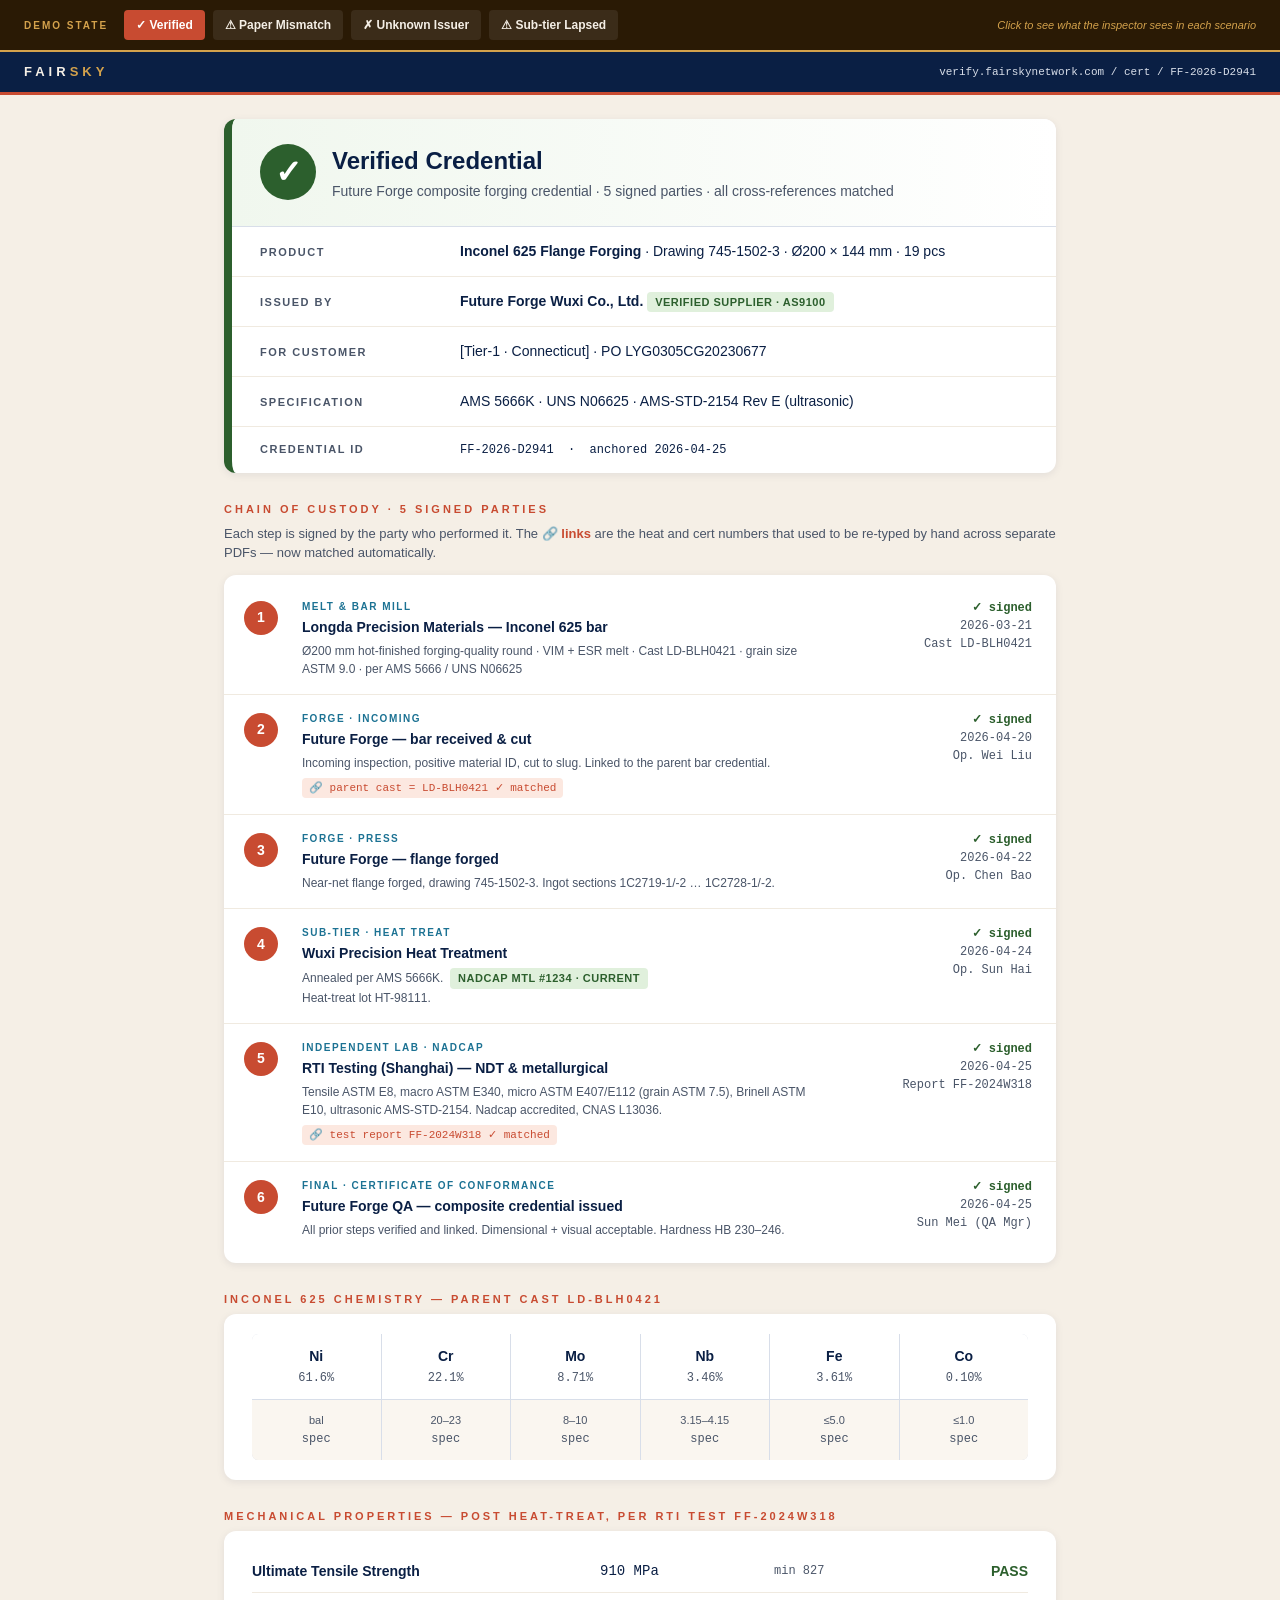
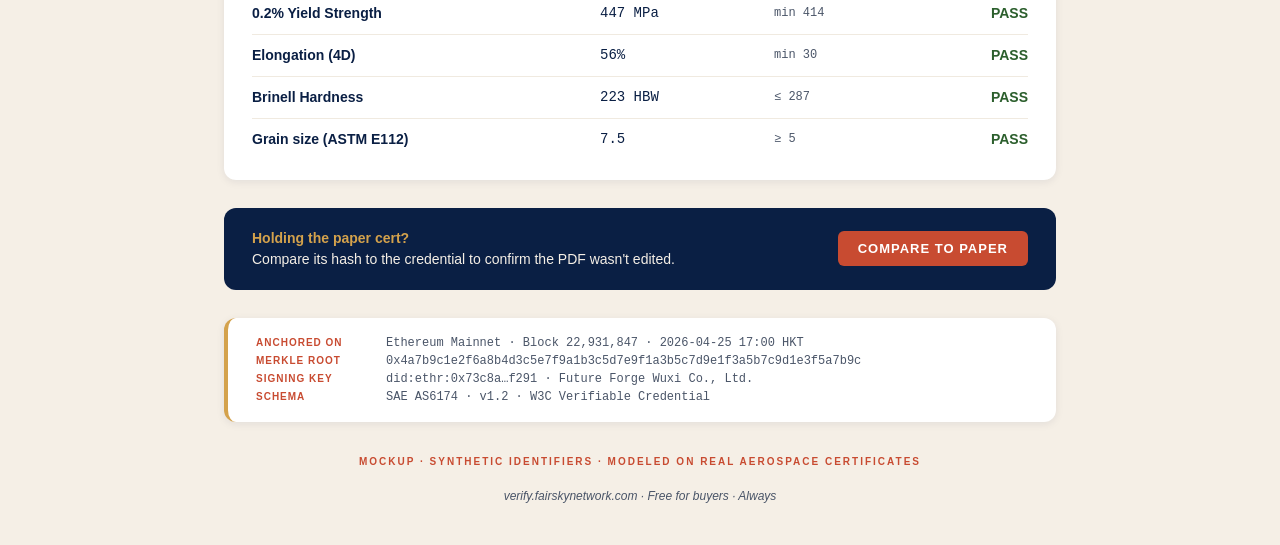
==== commit 8e393b54: "Rebrand: TrueHeat → Fair Sky Network (pages + screenshots) Co-Authored-By: Claude Fable 5 <noreply@a" ====
--- a/buyer-verify.html
+++ b/buyer-verify.html
@@ -3,7 +3,7 @@
 <head>
 <meta charset="UTF-8">
 <meta name="viewport" content="width=device-width, initial-scale=1.0">
-<title>verify.trueheat.io · FF-2026-D2941</title>
+<title>verify.fairskynetwork.com · FF-2026-D2941</title>
 <style>
   :root {
     --navy: #0A1F44;
@@ -232,8 +232,8 @@
 </div>
 
 <div class="top-bar">
-  <div class="brand">TRUE<span>HEAT</span></div>
-  <div class="url">verify.trueheat.io / cert / FF-2026-D2941</div>
+  <div class="brand">FAIR<span>SKY</span></div>
+  <div class="url">verify.fairskynetwork.com / cert / FF-2026-D2941</div>
 </div>
 
 <div class="container">
@@ -316,7 +316,7 @@
         <div class="v"><ol style="padding-left:20px;margin:0;">
           <li>The QR was photoshopped onto a counterfeit paper cert. Most common pattern.</li>
           <li>The supplier issued the cert under a different ID. Ask them to re-send.</li>
-          <li>The supplier is not yet a registered TrueHeat issuer. Confirm directly.</li>
+          <li>The supplier is not yet a registered Fair Sky Network issuer. Confirm directly.</li>
         </ol></div>
       </div>
     </div>
@@ -469,7 +469,7 @@
 
   <div class="footer">
     <div class="mock">Mockup · synthetic identifiers · modeled on real aerospace certificates</div>
-    <br>verify.trueheat.io · Free for buyers · Always
+    <br>verify.fairskynetwork.com · Free for buyers · Always
   </div>
 
 </div>
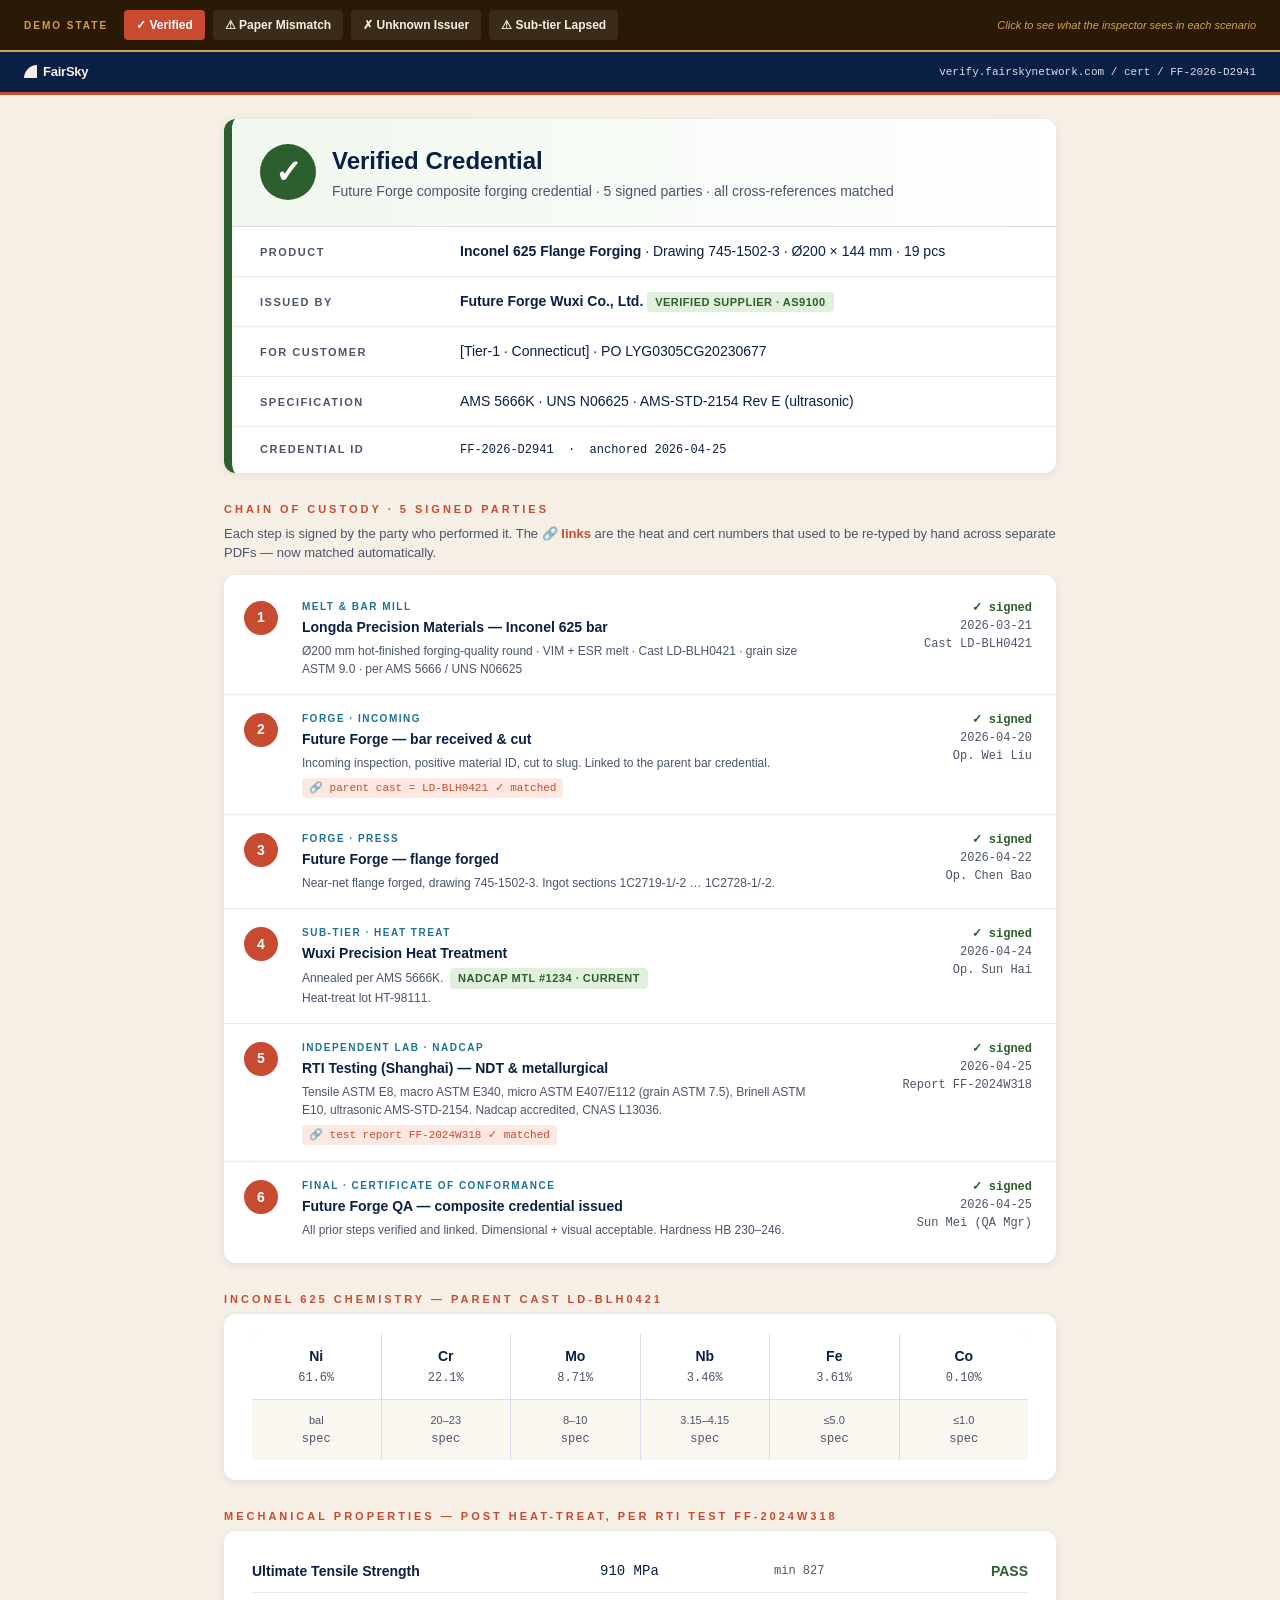
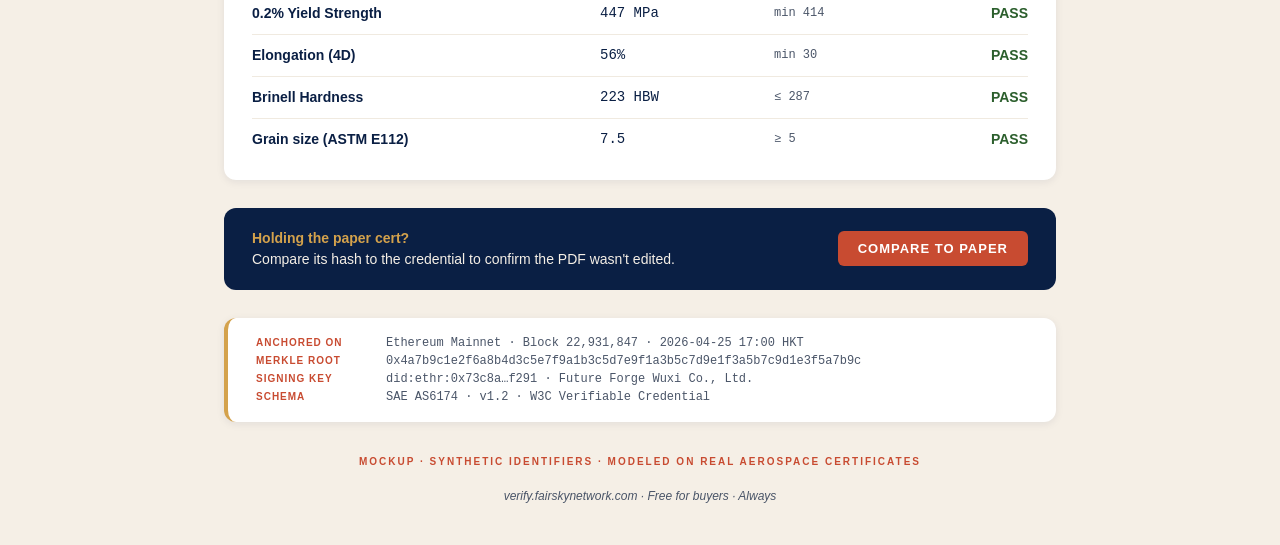
==== commit e5855e97: "Brand pass: quarter-sun FairSky lockup on all pages; tagline 'Prove authenticity. Verify in seconds." ====
--- a/buyer-verify.html
+++ b/buyer-verify.html
@@ -217,6 +217,12 @@
     display: inline-block; margin-top: 14px; font-size: 12px; color: var(--copper);
     text-decoration: underline; background: none; border: none; cursor: pointer; font-family: inherit; padding: 4px 8px;
   }
+
+  /* Fair Sky quarter-sun lockup (brand pass 2026-10-16) */
+  .brand{display:inline-flex;align-items:center;gap:.45em;letter-spacing:-0.02em !important;font-weight:800 !important;text-transform:none !important;}
+  .brand .qsun{height:1.02em;width:1.02em;display:block;flex:none;}
+  .brand .fs{color:inherit !important;letter-spacing:-0.02em;}
+  .brand .net{font-weight:600;letter-spacing:.42em;font-size:.52em;color:#D4A24C;margin-left:.55em;transform:translateY(.08em);}
 </style>
 </head>
 <body data-state="verified">
@@ -232,7 +238,7 @@
 </div>
 
 <div class="top-bar">
-  <div class="brand">FAIR<span>SKY</span></div>
+  <div class="brand"><svg class="qsun" viewBox="0 0 100 100" aria-hidden="true"><path d="M0 100 A100 100 0 0 1 100 0 L100 100 Z" fill="currentColor"/></svg><span class="fs">FairSky</span></div>
   <div class="url">verify.fairskynetwork.com / cert / FF-2026-D2941</div>
 </div>
 
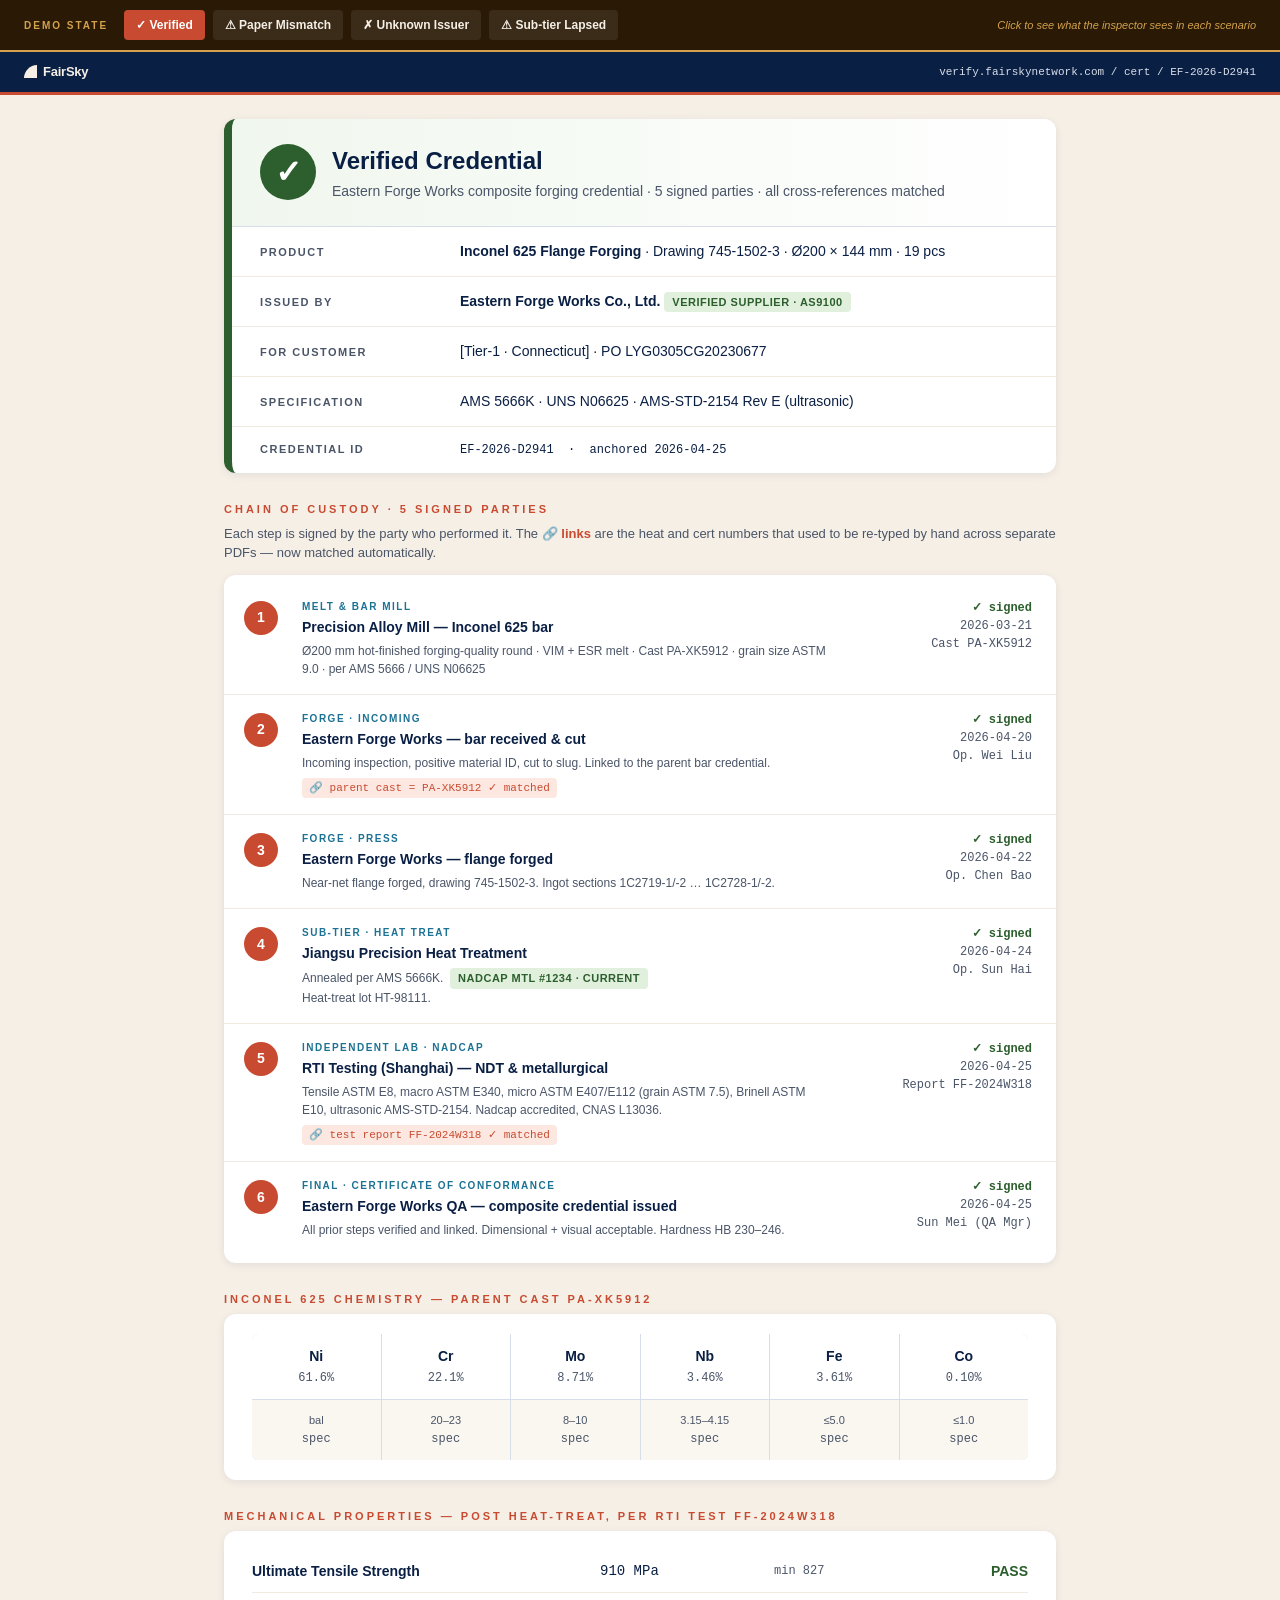
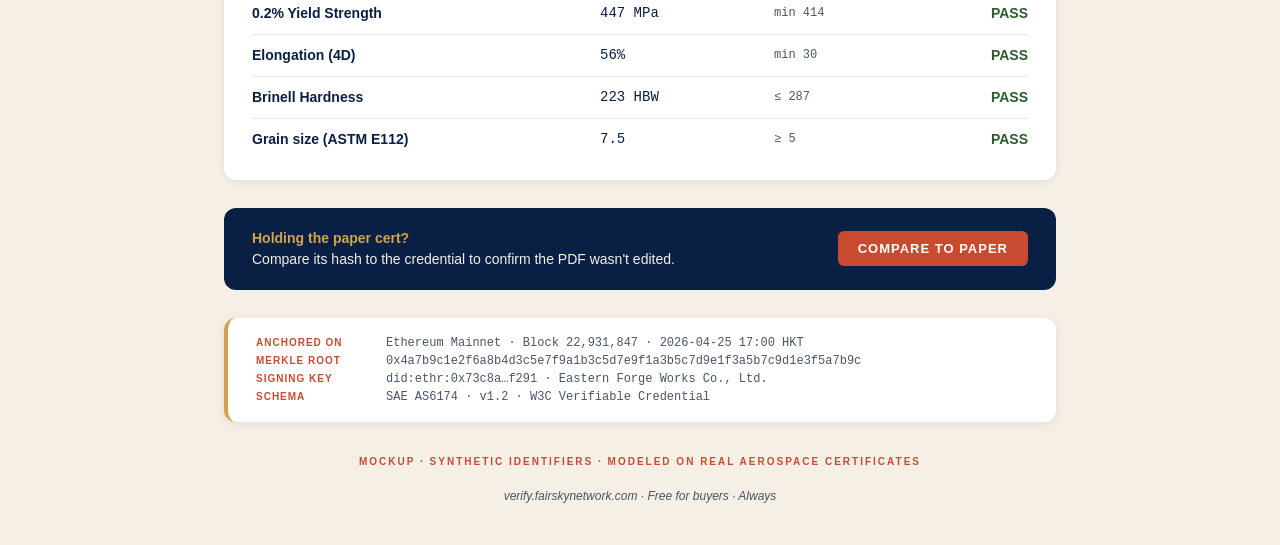
==== commit 8611512e: "Data hygiene: fictional identifiers and synthetic party names throughout - Heat/cast family BLH04xx " ====
--- a/buyer-verify.html
+++ b/buyer-verify.html
@@ -1,9 +1,10 @@
 <!DOCTYPE html>
 <html lang="en">
 <head>
+<meta name="robots" content="noindex, nofollow">
 <meta charset="UTF-8">
 <meta name="viewport" content="width=device-width, initial-scale=1.0">
-<title>verify.fairskynetwork.com · FF-2026-D2941</title>
+<title>verify.fairskynetwork.com · EF-2026-D2941</title>
 <style>
   :root {
     --navy: #0A1F44;
@@ -239,7 +240,7 @@
 
 <div class="top-bar">
   <div class="brand"><svg class="qsun" viewBox="0 0 100 100" aria-hidden="true"><path d="M0 100 A100 100 0 0 1 100 0 L100 100 Z" fill="currentColor"/></svg><span class="fs">FairSky</span></div>
-  <div class="url">verify.fairskynetwork.com / cert / FF-2026-D2941</div>
+  <div class="url">verify.fairskynetwork.com / cert / EF-2026-D2941</div>
 </div>
 
 <div class="container">
@@ -250,7 +251,7 @@
       <div class="verdict-check">✓</div>
       <div>
         <div class="verdict-title">Verified Credential</div>
-        <div class="verdict-sub">Future Forge composite forging credential · 5 signed parties · all cross-references matched</div>
+        <div class="verdict-sub">Eastern Forge Works composite forging credential · 5 signed parties · all cross-references matched</div>
       </div>
     </div>
     <div class="verdict-body">
@@ -260,7 +261,7 @@
       </div>
       <div class="row">
         <div class="k">Issued by</div>
-        <div class="v"><strong>Future Forge Wuxi Co., Ltd.</strong>&nbsp;<span class="badge badge-green">Verified Supplier · AS9100</span></div>
+        <div class="v"><strong>Eastern Forge Works Co., Ltd.</strong>&nbsp;<span class="badge badge-green">Verified Supplier · AS9100</span></div>
       </div>
       <div class="row">
         <div class="k">For customer</div>
@@ -272,7 +273,7 @@
       </div>
       <div class="row">
         <div class="k">Credential ID</div>
-        <div class="v mono">FF-2026-D2941 &nbsp;·&nbsp; anchored 2026-04-25</div>
+        <div class="v mono">EF-2026-D2941 &nbsp;·&nbsp; anchored 2026-04-25</div>
       </div>
     </div>
   </div>
@@ -287,8 +288,8 @@
       </div>
     </div>
     <div class="verdict-body">
-      <div class="row"><div class="k">Credential ID</div><div class="v mono">FF-2026-D2941 — exists ✓</div></div>
-      <div class="row"><div class="k">Signed by</div><div class="v">Future Forge Wuxi Co., Ltd. — registered supplier ✓</div></div>
+      <div class="row"><div class="k">Credential ID</div><div class="v mono">EF-2026-D2941 — exists ✓</div></div>
+      <div class="row"><div class="k">Signed by</div><div class="v">Eastern Forge Works Co., Ltd. — registered supplier ✓</div></div>
       <div class="row"><div class="k">Mismatch found</div>
         <div class="v" style="color:#8B6914;font-weight:600;">Field <code style="background:#FFF3D6;padding:1px 5px;border-radius:3px;font-family:'SF Mono',monospace;">Tensile</code> on paper = <strong>1,010 MPa</strong> · on signed credential = <strong>910 MPa</strong></div>
       </div>
@@ -300,7 +301,7 @@
       <div class="icon">⚠</div>
       <div class="body">
         <h3>What to do</h3>
-        Trust the credential, not the paper. If the printed cert shows a property the signed record doesn't, the PDF was edited after Future Forge signed it. Escalate to supplier quality; do not release the material.
+        Trust the credential, not the paper. If the printed cert shows a property the signed record doesn't, the PDF was edited after Eastern Forge Works signed it. Escalate to supplier quality; do not release the material.
         <button class="reset-link" onclick="window.location.href='?state=verified'">← Reset demo to clean credential</button>
       </div>
     </div>
@@ -316,7 +317,7 @@
       </div>
     </div>
     <div class="verdict-body">
-      <div class="row"><div class="k">Scanned ID</div><div class="v mono">FF-2026-D2941</div></div>
+      <div class="row"><div class="k">Scanned ID</div><div class="v mono">EF-2026-D2941</div></div>
       <div class="row"><div class="k">Search result</div><div class="v" style="color:var(--rust);font-weight:600;">No matching credential. No signature anchored on Ethereum.</div></div>
       <div class="row"><div class="k">Possible causes</div>
         <div class="v"><ol style="padding-left:20px;margin:0;">
@@ -345,9 +346,9 @@
       </div>
     </div>
     <div class="verdict-body">
-      <div class="row"><div class="k">Credential</div><div class="v"><strong>Inconel 625 Flange Forging</strong> · FF-2026-D2941</div></div>
+      <div class="row"><div class="k">Credential</div><div class="v"><strong>Inconel 625 Flange Forging</strong> · EF-2026-D2941</div></div>
       <div class="row"><div class="k">Lapsed sub-tier</div>
-        <div class="v" style="color:#8B6914;font-weight:600;">Wuxi Precision Heat Treatment — Nadcap MTL #1234 expired <strong>2026-03-15</strong> (heat treat performed 2026-04-24)</div>
+        <div class="v" style="color:#8B6914;font-weight:600;">Jiangsu Precision Heat Treatment — Nadcap MTL #1234 expired <strong>2026-03-15</strong> (heat treat performed 2026-04-24)</div>
       </div>
       <div class="row"><div class="k">Other chain links</div><div class="v">Melt, bar, forge, NDT lab, final — all signed by valid issuers ✓</div></div>
     </div>
@@ -370,19 +371,19 @@
       <div class="num">1</div>
       <div>
         <div class="party">Melt &amp; bar mill</div>
-        <div class="step-title">Longda Precision Materials — Inconel 625 bar</div>
-        <div class="step-sub">Ø200 mm hot-finished forging-quality round · VIM + ESR melt · Cast LD-BLH0421 · grain size ASTM 9.0 · per AMS 5666 / UNS N06625</div>
-      </div>
-      <div class="step-meta"><span class="signed">✓ signed</span><br>2026-03-21<br>Cast LD-BLH0421</div>
+        <div class="step-title">Precision Alloy Mill — Inconel 625 bar</div>
+        <div class="step-sub">Ø200 mm hot-finished forging-quality round · VIM + ESR melt · Cast PA-XK5912 · grain size ASTM 9.0 · per AMS 5666 / UNS N06625</div>
+      </div>
+      <div class="step-meta"><span class="signed">✓ signed</span><br>2026-03-21<br>Cast PA-XK5912</div>
     </div>
 
     <div class="chain-step">
       <div class="num">2</div>
       <div>
         <div class="party">Forge · incoming</div>
-        <div class="step-title">Future Forge — bar received &amp; cut</div>
+        <div class="step-title">Eastern Forge Works — bar received &amp; cut</div>
         <div class="step-sub">Incoming inspection, positive material ID, cut to slug. Linked to the parent bar credential.</div>
-        <span class="xref">parent cast = LD-BLH0421 ✓ matched</span>
+        <span class="xref">parent cast = PA-XK5912 ✓ matched</span>
       </div>
       <div class="step-meta"><span class="signed">✓ signed</span><br>2026-04-20<br>Op. Wei Liu</div>
     </div>
@@ -391,7 +392,7 @@
       <div class="num">3</div>
       <div>
         <div class="party">Forge · press</div>
-        <div class="step-title">Future Forge — flange forged</div>
+        <div class="step-title">Eastern Forge Works — flange forged</div>
         <div class="step-sub">Near-net flange forged, drawing 745-1502-3. Ingot sections 1C2719-1/-2 … 1C2728-1/-2.</div>
       </div>
       <div class="step-meta"><span class="signed">✓ signed</span><br>2026-04-22<br>Op. Chen Bao</div>
@@ -401,7 +402,7 @@
       <div class="num">4</div>
       <div>
         <div class="party">Sub-tier · heat treat</div>
-        <div class="step-title">Wuxi Precision Heat Treatment</div>
+        <div class="step-title">Jiangsu Precision Heat Treatment</div>
         <div class="step-sub">Annealed per AMS 5666K. &nbsp;<span class="badge badge-green">Nadcap MTL #1234 · current</span><br>Heat-treat lot HT-98111.</div>
       </div>
       <div class="step-meta"><span class="signed">✓ signed</span><br>2026-04-24<br>Op. Sun Hai</div>
@@ -422,7 +423,7 @@
       <div class="num">6</div>
       <div>
         <div class="party">Final · certificate of conformance</div>
-        <div class="step-title">Future Forge QA — composite credential issued</div>
+        <div class="step-title">Eastern Forge Works QA — composite credential issued</div>
         <div class="step-sub">All prior steps verified and linked. Dimensional + visual acceptable. Hardness HB 230–246.</div>
       </div>
       <div class="step-meta"><span class="signed">✓ signed</span><br>2026-04-25<br>Sun Mei (QA Mgr)</div>
@@ -431,7 +432,7 @@
   </div>
 
   <!-- CHEMISTRY -->
-  <div class="section-title">Inconel 625 Chemistry — parent cast LD-BLH0421</div>
+  <div class="section-title">Inconel 625 Chemistry — parent cast PA-XK5912</div>
   <div class="chemistry">
     <div class="chem-grid">
       <div class="chem-cell"><div class="elem">Ni</div><div class="pct">61.6%</div></div>
@@ -469,7 +470,7 @@
   <div class="anchor-block">
     <div><span class="label">Anchored on</span>Ethereum Mainnet · Block 22,931,847 · 2026-04-25 17:00 HKT</div>
     <div><span class="label">Merkle root</span>0x4a7b9c1e2f6a8b4d3c5e7f9a1b3c5d7e9f1a3b5c7d9e1f3a5b7c9d1e3f5a7b9c</div>
-    <div><span class="label">Signing key</span>did:ethr:0x73c8a…f291 · Future Forge Wuxi Co., Ltd.</div>
+    <div><span class="label">Signing key</span>did:ethr:0x73c8a…f291 · Eastern Forge Works Co., Ltd.</div>
     <div><span class="label">Schema</span>SAE AS6174 · v1.2 · W3C Verifiable Credential</div>
   </div>
 
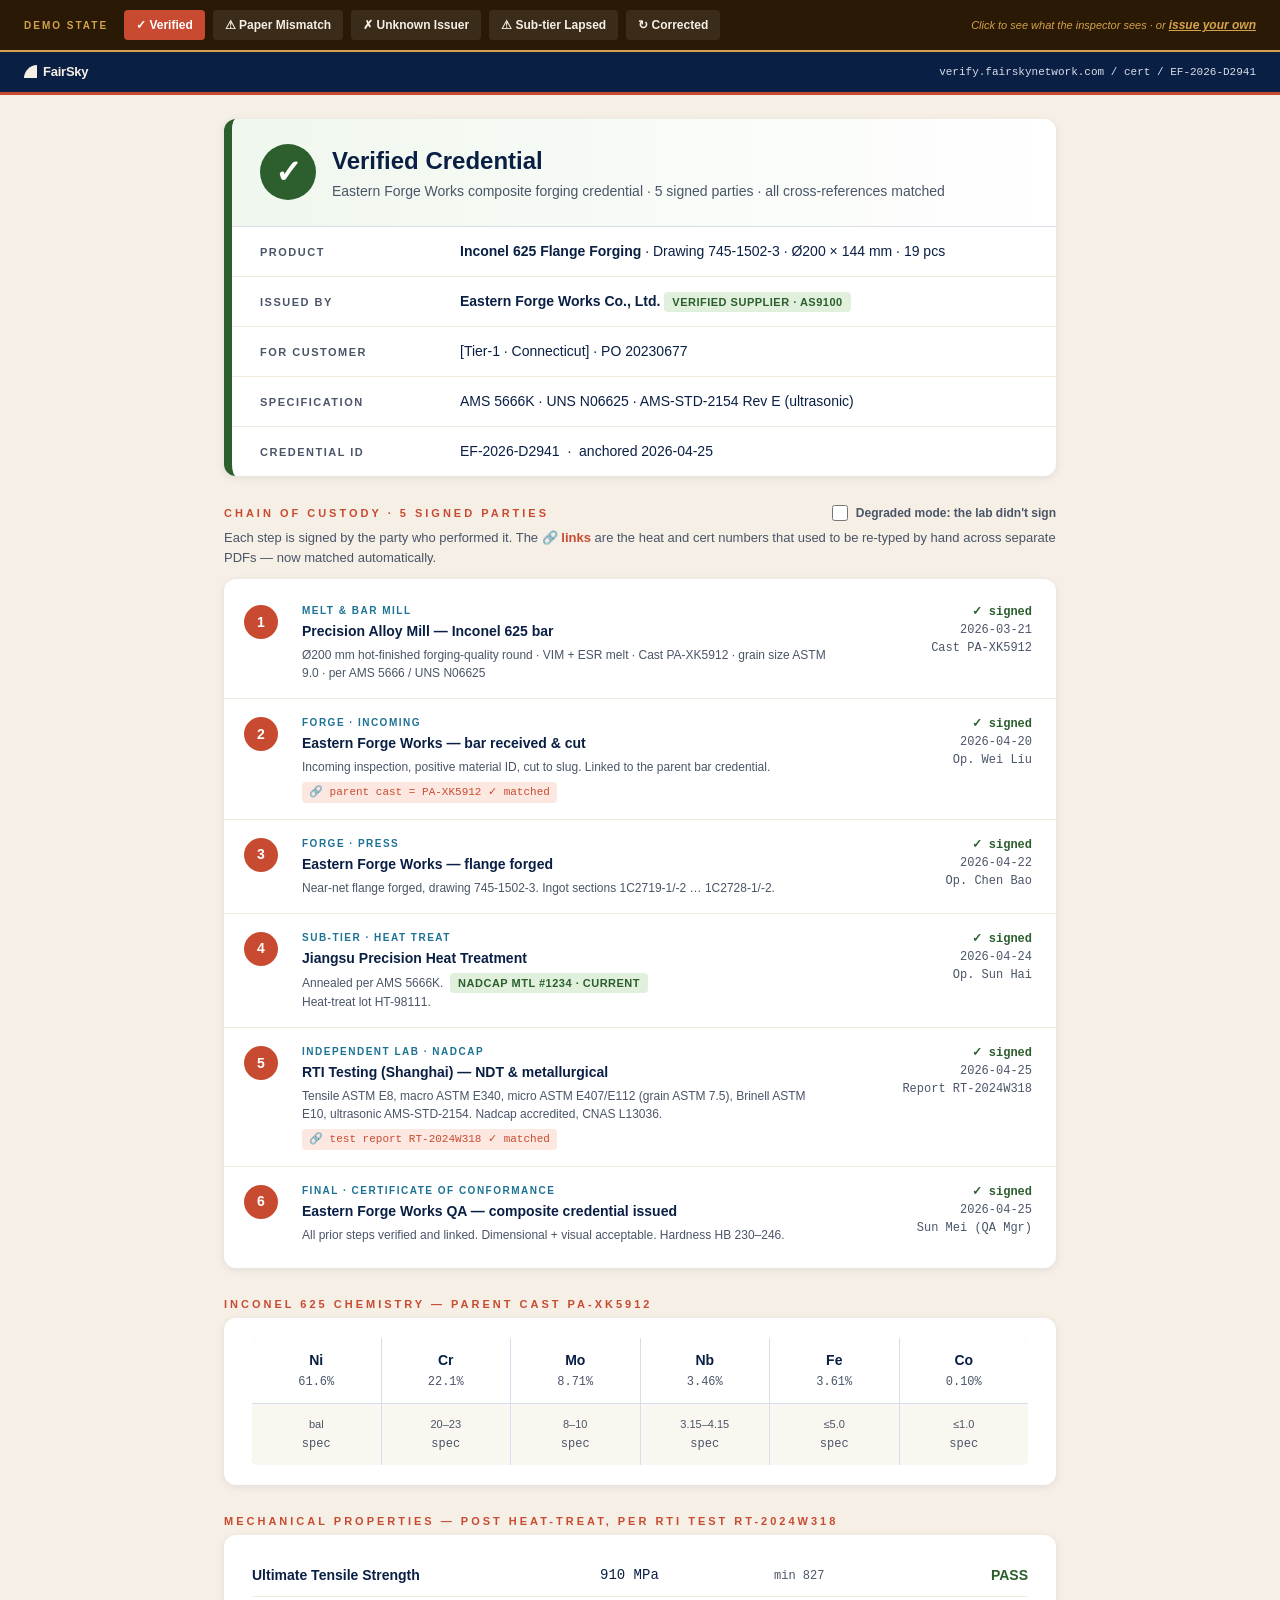
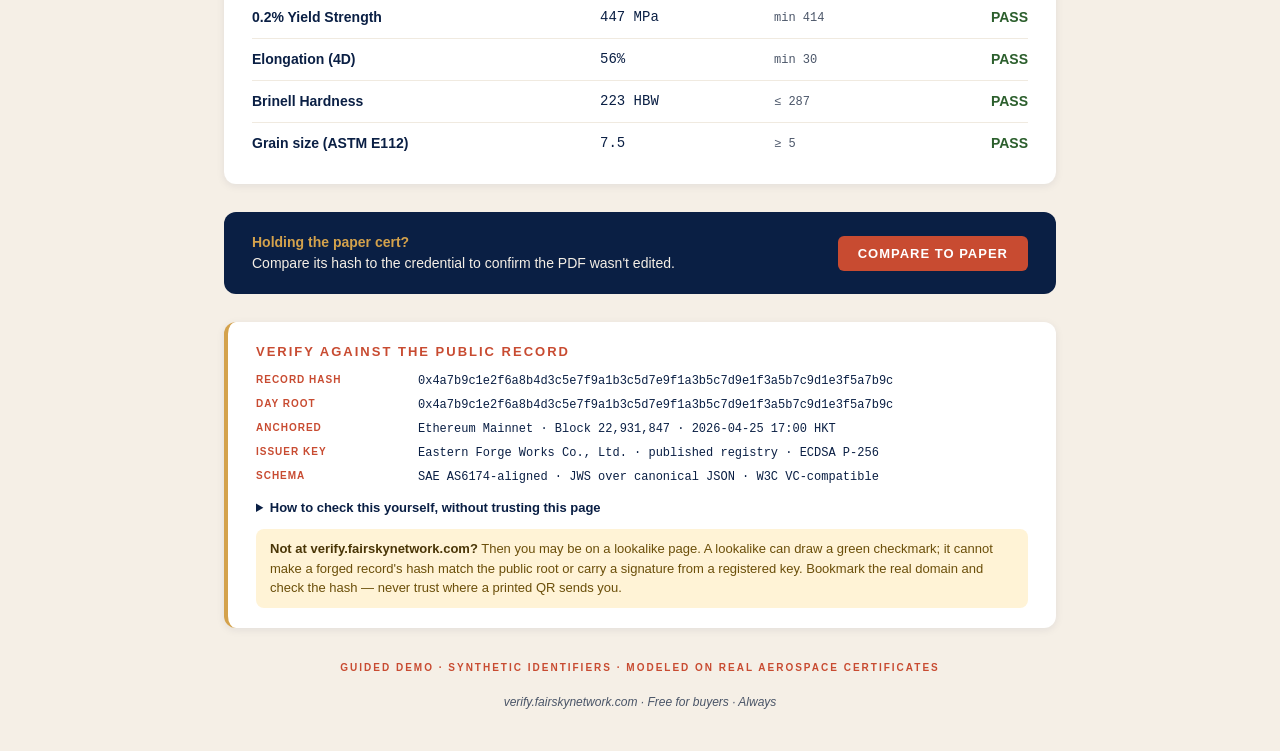
==== commit 55eeb53a: "Interactive demos: real in-browser signing, scannable QR, corrections, tamper/paper checks - demo-cr" ====
--- a/buyer-verify.html
+++ b/buyer-verify.html
@@ -4,482 +4,168 @@
 <meta name="robots" content="noindex, nofollow">
 <meta charset="UTF-8">
 <meta name="viewport" content="width=device-width, initial-scale=1.0">
-<title>verify.fairskynetwork.com · EF-2026-D2941</title>
+<title>verify.fairskynetwork.com</title>
 <style>
   :root {
-    --navy: #0A1F44;
-    --navy-soft: #13284C;
-    --cream: #F5EFE6;
-    --copper: #C84B31;
-    --copper-soft: #FCE8E0;
-    --gold: #D4A24C;
-    --slate: #4A5568;
-    --ice: #D8DEE9;
-    --ice-soft: #EEF1F5;
-    --forest: #2C5F2D;
-    --rust: #8B2E15;
-    --white: #FFFFFF;
+    --navy: #0A1F44; --navy-soft: #13284C; --cream: #F5EFE6; --copper: #C84B31; --copper-soft: #FCE8E0;
+    --gold: #D4A24C; --slate: #4A5568; --ice: #D8DEE9; --ice-soft: #EEF1F5; --forest: #2C5F2D; --rust: #8B2E15;
+    --teal: #1C7293; --teal-soft: #DCE9F1; --amber: #B8860B; --amber-soft: #FFF3D6; --white: #FFFFFF;
     --shadow: 0 2px 8px rgba(10,31,68,0.08);
   }
   * { box-sizing: border-box; margin: 0; padding: 0; }
-  body {
-    font-family: -apple-system, BlinkMacSystemFont, "Segoe UI", Roboto, sans-serif;
-    background: var(--cream);
-    color: var(--navy);
-    line-height: 1.5;
-    padding-bottom: 40px;
-  }
-  .top-bar {
-    background: var(--navy); color: var(--cream);
-    padding: 10px 24px; font-size: 13px;
-    display: flex; justify-content: space-between; align-items: center;
-    border-bottom: 3px solid var(--copper);
-  }
-  .top-bar .brand { font-weight: 700; letter-spacing: 4px; }
-  .top-bar .brand span { color: var(--gold); }
-  .top-bar .url { font-family: "SF Mono", Menlo, monospace; color: var(--ice); font-size: 11px; }
+  body { font-family: -apple-system, BlinkMacSystemFont, "Segoe UI", Roboto, sans-serif; background: var(--cream); color: var(--navy); line-height: 1.5; padding-bottom: 40px; }
+  .top-bar { background: var(--navy); color: var(--cream); padding: 10px 24px; font-size: 13px; display: flex; justify-content: space-between; align-items: center; border-bottom: 3px solid var(--copper); gap: 10px; flex-wrap: wrap; }
+  .top-bar .url { font-family: "SF Mono", Menlo, monospace; color: var(--ice); font-size: 11px; word-break: break-all; }
   .container { max-width: 880px; margin: 0 auto; padding: 0 24px; }
 
-  .verdict-card {
-    background: white; margin-top: 24px; border-radius: 12px;
-    box-shadow: var(--shadow); border-left: 8px solid var(--forest); overflow: hidden;
-  }
-  .verdict-header {
-    padding: 24px 28px; display: flex; align-items: center; gap: 16px;
-    border-bottom: 1px solid var(--ice); background: linear-gradient(to right, #F0F7EE, white);
-  }
-  .verdict-check {
-    width: 56px; height: 56px; background: var(--forest); color: white; border-radius: 50%;
-    display: flex; align-items: center; justify-content: center; font-size: 32px; font-weight: 700; flex-shrink: 0;
-  }
+  .verdict-card { background: white; margin-top: 24px; border-radius: 12px; box-shadow: var(--shadow); border-left: 8px solid var(--forest); overflow: hidden; }
+  .verdict-header { padding: 24px 28px; display: flex; align-items: center; gap: 16px; border-bottom: 1px solid var(--ice); background: linear-gradient(to right, #F0F7EE, white); }
+  .verdict-check { width: 56px; height: 56px; background: var(--forest); color: white; border-radius: 50%; display: flex; align-items: center; justify-content: center; font-size: 32px; font-weight: 700; flex-shrink: 0; }
   .verdict-title { font-size: 24px; font-weight: 700; color: var(--navy); }
   .verdict-sub { color: var(--slate); font-size: 14px; margin-top: 2px; }
-  .row {
-    display: grid; grid-template-columns: 200px 1fr; padding: 14px 28px;
-    border-bottom: 1px solid #F0EAE0; font-size: 14px; align-items: baseline;
-  }
+  .row { display: grid; grid-template-columns: 200px 1fr; padding: 14px 28px; border-bottom: 1px solid #F0EAE0; font-size: 14px; align-items: baseline; }
   .row:last-child { border-bottom: none; }
   .row .k { color: var(--slate); text-transform: uppercase; font-size: 11px; letter-spacing: 1.5px; font-weight: 600; }
   .row .v { color: var(--navy); }
-  .row .v.mono { font-family: "SF Mono", Menlo, monospace; font-size: 12px; }
-  .badge {
-    display: inline-block; padding: 2px 8px; border-radius: 4px; font-size: 11px;
-    font-weight: 700; text-transform: uppercase; letter-spacing: 0.5px;
-  }
+  .row .v.mono { font-family: "SF Mono", Menlo, monospace; font-size: 12px; word-break: break-all; }
+  .badge { display: inline-block; padding: 2px 8px; border-radius: 4px; font-size: 11px; font-weight: 700; text-transform: uppercase; letter-spacing: 0.5px; }
   .badge-green { background: #E0F0DC; color: var(--forest); }
-  .badge-amber { background: #FFF3D6; color: #8B6914; }
-  .badge-copper { background: #FCE8E0; color: var(--copper); }
-  .badge-blue { background: #DCE9F1; color: #1C7293; }
-
-  .section-title {
-    margin-top: 28px; margin-bottom: 6px; text-transform: uppercase; letter-spacing: 3px;
-    font-size: 11px; font-weight: 700; color: var(--copper);
-  }
+  .badge-amber { background: var(--amber-soft); color: #8B6914; }
+  .badge-copper { background: var(--copper-soft); color: var(--copper); }
+  .badge-blue { background: var(--teal-soft); color: var(--teal); }
+  .badge-red { background: #F8E0E0; color: var(--rust); }
+
+  .verdict-card.s-mismatch, .verdict-card.s-lapsed { border-left-color: var(--amber); }
+  .verdict-card.s-mismatch .verdict-header, .verdict-card.s-lapsed .verdict-header { background: linear-gradient(to right, #FFF7E0, white); }
+  .verdict-card.s-mismatch .verdict-check, .verdict-card.s-lapsed .verdict-check { background: var(--amber); font-size: 36px; }
+  .verdict-card.s-unknown, .verdict-card.s-tampered { border-left-color: var(--rust); }
+  .verdict-card.s-unknown .verdict-header, .verdict-card.s-tampered .verdict-header { background: linear-gradient(to right, #FFE4DC, white); }
+  .verdict-card.s-unknown .verdict-check, .verdict-card.s-tampered .verdict-check { background: var(--rust); font-size: 36px; }
+  .verdict-card.s-corrected { border-left-color: var(--teal); }
+  .verdict-card.s-corrected .verdict-header { background: linear-gradient(to right, #E6F0F5, white); }
+  .verdict-card.s-corrected .verdict-check { background: var(--teal); font-size: 30px; }
+  .t-amber { color: #8B6914; } .t-rust { color: var(--rust); } .t-teal { color: var(--teal); }
+
+  .fraud-alert { background: var(--rust); color: white; border-radius: 8px; padding: 18px 24px; margin-top: 20px; display: flex; gap: 16px; align-items: start; }
+  .fraud-alert.warn { background: var(--amber); }
+  .fraud-alert.info { background: var(--teal); }
+  .fraud-alert .icon { font-size: 30px; flex-shrink: 0; line-height: 1; }
+  .fraud-alert .body { font-size: 14px; }
+  .fraud-alert .body h3 { margin-bottom: 4px; font-size: 16px; text-transform: uppercase; letter-spacing: 2px; }
+  .fraud-alert .body code { background: rgba(0,0,0,0.25); padding: 1px 6px; border-radius: 3px; font-family: "SF Mono", Menlo, monospace; font-size: 12px; }
+  .diff { margin-top: 10px; background: rgba(255,255,255,.14); border-radius: 6px; padding: 10px 14px; font-family: "SF Mono", Menlo, monospace; font-size: 13px; }
+
+  .section-title { margin-top: 28px; margin-bottom: 6px; text-transform: uppercase; letter-spacing: 3px; font-size: 11px; font-weight: 700; color: var(--copper); display: flex; justify-content: space-between; align-items: center; gap: 10px; flex-wrap: wrap; }
   .section-note { color: var(--slate); font-size: 13px; margin-bottom: 12px; }
-
-  /* Chain of custody — now shows multiple SIGNED PARTIES */
+  .toggle { display: inline-flex; align-items: center; gap: 8px; font-size: 12px; color: var(--slate); text-transform: none; letter-spacing: 0; font-weight: 600; cursor: pointer; }
+  .toggle input { accent-color: var(--copper); width: 16px; height: 16px; }
+
   .chain { background: white; border-radius: 12px; box-shadow: var(--shadow); padding: 8px 0; }
-  .chain-step {
-    display: grid; grid-template-columns: 44px 1fr 190px; padding: 16px 24px 16px 20px; gap: 14px;
-    border-bottom: 1px solid #F0EAE0; align-items: start; position: relative;
-  }
+  .chain-step { display: grid; grid-template-columns: 44px 1fr 190px; padding: 16px 24px 16px 20px; gap: 14px; border-bottom: 1px solid #F0EAE0; align-items: start; }
   .chain-step:last-child { border-bottom: none; }
-  .chain-step .num {
-    width: 34px; height: 34px; border-radius: 50%; background: var(--copper); color: white;
-    font-weight: 700; display: flex; align-items: center; justify-content: center; font-size: 14px; margin-top: 2px;
-  }
-  .chain-step .party {
-    font-size: 10px; letter-spacing: 1.5px; text-transform: uppercase; font-weight: 700;
-    color: #1C7293; margin-bottom: 3px;
-  }
+  .chain-step.ghost { opacity: .55; }
+  .chain-step.degraded { background: #FFFBF0; }
+  .chain-step .num { width: 34px; height: 34px; border-radius: 50%; background: var(--copper); color: white; font-weight: 700; display: flex; align-items: center; justify-content: center; font-size: 14px; margin-top: 2px; }
+  .chain-step.ghost .num { background: var(--ice); color: var(--slate); }
+  .chain-step .party { font-size: 10px; letter-spacing: 1.5px; text-transform: uppercase; font-weight: 700; color: var(--teal); margin-bottom: 3px; }
   .chain-step .step-title { font-weight: 700; color: var(--navy); font-size: 14px; }
   .chain-step .step-sub { color: var(--slate); font-size: 12px; margin-top: 4px; line-height: 1.5; }
-  .chain-step .xref {
-    display: inline-block; margin-top: 6px; font-size: 11px; font-family: "SF Mono", Menlo, monospace;
-    background: var(--copper-soft); color: var(--copper); padding: 2px 7px; border-radius: 4px;
-  }
-  .chain-step .xref::before { content: "🔗 "; font-family: inherit; }
+  .chain-step .xref { display: inline-block; margin-top: 6px; font-size: 11px; font-family: "SF Mono", Menlo, monospace; background: var(--copper-soft); color: var(--copper); padding: 2px 7px; border-radius: 4px; }
+  .chain-step .xref::before { content: "🔗 "; }
   .chain-step .step-meta { text-align: right; font-size: 12px; color: var(--slate); font-family: "SF Mono", Menlo, monospace; }
   .chain-step .signed { color: var(--forest); font-weight: 600; }
-
-  .chemistry, .mech { background: white; border-radius: 12px; box-shadow: var(--shadow); padding: 20px 28px; }
+  .chain-step .attested { color: #8B6914; font-weight: 600; }
+  .chain-step .pending { color: var(--slate); font-weight: 600; }
+
+  .chemistry, .mech, .panel { background: white; border-radius: 12px; box-shadow: var(--shadow); padding: 20px 28px; }
   .chem-grid { display: grid; grid-template-columns: repeat(6, 1fr); gap: 1px; background: var(--ice); border-radius: 6px; overflow: hidden; }
   .chem-cell { background: white; padding: 12px 6px; text-align: center; }
   .chem-cell .elem { font-weight: 700; color: var(--navy); font-size: 14px; }
   .chem-cell .pct { font-size: 12px; color: var(--slate); font-family: "SF Mono", Menlo, monospace; margin-top: 2px; }
   .chem-cell.spec { background: #FAF6F0; }
   .chem-cell.spec .elem { color: var(--slate); font-weight: 500; font-size: 11px; }
-
-  .mech-row {
-    display: grid; grid-template-columns: 2fr 1fr 1fr 80px; padding: 10px 0;
-    border-bottom: 1px solid #F0EAE0; font-size: 14px; align-items: center;
-  }
+  .mech-row { display: grid; grid-template-columns: 2fr 1fr 1fr 80px; padding: 10px 0; border-bottom: 1px solid #F0EAE0; font-size: 14px; align-items: center; }
   .mech-row:last-child { border-bottom: none; }
   .mech-row .label { color: var(--navy); font-weight: 600; }
   .mech-row .value { color: var(--navy); font-family: "SF Mono", Menlo, monospace; }
   .mech-row .req { color: var(--slate); font-family: "SF Mono", Menlo, monospace; font-size: 12px; }
   .mech-row .pass { color: var(--forest); font-weight: 700; text-align: right; }
-
-  .compare {
-    background: var(--navy); color: var(--cream); margin-top: 28px; border-radius: 12px;
-    padding: 20px 28px; display: flex; align-items: center; justify-content: space-between;
-  }
+  .mech-row .fail { color: var(--rust); font-weight: 700; text-align: right; }
+  .mech-row .changed { background: var(--teal-soft); border-radius: 4px; padding: 0 6px; }
+
+  .compare { background: var(--navy); color: var(--cream); margin-top: 28px; border-radius: 12px; padding: 20px 28px; display: flex; align-items: center; justify-content: space-between; gap: 16px; flex-wrap: wrap; }
   .compare .desc { font-size: 14px; }
   .compare .desc strong { color: var(--gold); }
-  .compare button {
-    background: var(--copper); color: white; border: none; padding: 10px 20px; border-radius: 6px;
-    font-weight: 700; font-size: 13px; text-transform: uppercase; letter-spacing: 1px; cursor: pointer; font-family: inherit;
-  }
-  .compare button:hover { background: #B03E26; }
-  .compare button:disabled { background: #8a3320; cursor: wait; }
-
-  .anchor-block {
-    background: white; border-radius: 12px; box-shadow: var(--shadow); padding: 16px 28px; margin-top: 28px;
-    font-size: 12px; color: var(--slate); font-family: "SF Mono", Menlo, monospace; border-left: 4px solid var(--gold);
-  }
-  .anchor-block .label {
-    display: inline-block; width: 130px; color: var(--copper); font-weight: 700;
-    font-family: -apple-system, BlinkMacSystemFont, sans-serif; text-transform: uppercase; letter-spacing: 1px; font-size: 10px;
-  }
+  .compare .form { display: flex; gap: 8px; align-items: center; flex-wrap: wrap; }
+  .compare input { padding: 9px 12px; border-radius: 6px; border: 1px solid var(--ice); font-family: "SF Mono", Menlo, monospace; font-size: 13px; width: 120px; }
+  .btn { background: var(--copper); color: white; border: none; padding: 10px 20px; border-radius: 6px; font-weight: 700; font-size: 13px; text-transform: uppercase; letter-spacing: 1px; cursor: pointer; font-family: inherit; }
+  .btn:hover { background: #B03E26; }
+  .btn:disabled { background: #8a3320; cursor: wait; }
+  .btn.ghost { background: transparent; border: 1px solid var(--gold); color: var(--gold); }
+  .btn.ghost:hover { background: rgba(212,162,76,.15); }
+
+  .public { margin-top: 28px; border-left: 4px solid var(--gold); }
+  .public h3 { font-size: 13px; text-transform: uppercase; letter-spacing: 2px; color: var(--copper); margin-bottom: 10px; }
+  .public .kv { display: grid; grid-template-columns: 150px 1fr; gap: 6px 12px; font-size: 12px; font-family: "SF Mono", Menlo, monospace; color: var(--slate); }
+  .public .kv .k { color: var(--copper); font-weight: 700; font-family: -apple-system, BlinkMacSystemFont, sans-serif; text-transform: uppercase; letter-spacing: 1px; font-size: 10px; }
+  .public .kv .v { word-break: break-all; color: var(--navy); }
+  .public details { margin-top: 12px; font-size: 13px; color: var(--slate); }
+  .public summary { cursor: pointer; font-weight: 700; color: var(--navy); }
+  .public ol { padding-left: 20px; margin-top: 8px; display: grid; gap: 6px; }
+  .public code { font-family: "SF Mono", Menlo, monospace; background: var(--ice-soft); padding: 1px 5px; border-radius: 3px; font-size: 12px; }
+  .public .spoof { margin-top: 12px; background: var(--amber-soft); border-radius: 8px; padding: 10px 14px; font-size: 13px; color: #6B4F0A; }
+  .public .spoof strong { color: #4A3607; }
 
   .footer { margin-top: 32px; text-align: center; color: var(--slate); font-size: 12px; font-style: italic; }
   .footer .mock { color: var(--copper); font-weight: 700; font-style: normal; text-transform: uppercase; letter-spacing: 2px; font-size: 10px; }
 
-  /* State toggle bar */
-  .state-bar {
-    background: #2a1a05; color: var(--cream); padding: 10px 24px; border-bottom: 2px solid var(--gold);
-    display: flex; gap: 8px; align-items: center; font-size: 12px; flex-wrap: wrap;
-  }
+  .state-bar { background: #2a1a05; color: var(--cream); padding: 10px 24px; border-bottom: 2px solid var(--gold); display: flex; gap: 8px; align-items: center; font-size: 12px; flex-wrap: wrap; }
   .state-bar .lbl { color: var(--gold); text-transform: uppercase; letter-spacing: 2px; font-size: 10px; margin-right: 8px; font-weight: 700; }
-  .state-bar a { color: var(--cream); text-decoration: none; padding: 6px 12px; border-radius: 4px; background: rgba(255,255,255,0.08); font-weight: 600; }
-  .state-bar a:hover { background: rgba(255,255,255,0.15); }
+  .state-bar a, .state-bar button { color: var(--cream); text-decoration: none; padding: 6px 12px; border-radius: 4px; background: rgba(255,255,255,0.08); font-weight: 600; border: none; font-family: inherit; font-size: 12px; cursor: pointer; }
+  .state-bar a:hover, .state-bar button:hover { background: rgba(255,255,255,0.15); }
   .state-bar a.active { background: var(--copper); color: white; }
   .state-bar .demo { margin-left: auto; color: var(--gold); font-style: italic; font-size: 11px; }
-
-  .verdict-card.state-mismatch { border-left-color: #B8860B; }
-  .verdict-card.state-mismatch .verdict-header { background: linear-gradient(to right, #FFF7E0, white); }
-  .verdict-card.state-mismatch .verdict-check { background: #B8860B; font-size: 36px; }
-  .verdict-card.state-unknown { border-left-color: var(--rust); }
-  .verdict-card.state-unknown .verdict-header { background: linear-gradient(to right, #FFE4DC, white); }
-  .verdict-card.state-unknown .verdict-check { background: var(--rust); color: white; font-size: 36px; }
-  .verdict-card.state-lapsed { border-left-color: #B8860B; }
-  .verdict-card.state-lapsed .verdict-header { background: linear-gradient(to right, #FFF7E0, white); }
-  .verdict-card.state-lapsed .verdict-check { background: #B8860B; font-size: 36px; }
-
-  .fraud-alert {
-    background: var(--rust); color: white; border-radius: 8px; padding: 18px 24px; margin-top: 20px;
-    display: flex; gap: 16px; align-items: start;
-  }
-  .fraud-alert.warn { background: #B8860B; }
-  .fraud-alert .icon { font-size: 30px; flex-shrink: 0; line-height: 1; }
-  .fraud-alert .body { font-size: 14px; }
-  .fraud-alert .body h3 { margin-bottom: 4px; font-size: 16px; text-transform: uppercase; letter-spacing: 2px; }
-  .fraud-alert .body code { background: rgba(0,0,0,0.25); padding: 1px 6px; border-radius: 3px; font-family: "SF Mono", Menlo, monospace; font-size: 12px; }
-
-  body[data-state="verified"] .only-mismatch,
-  body[data-state="verified"] .only-unknown,
-  body[data-state="verified"] .only-lapsed { display: none !important; }
-  body[data-state="mismatch"] .only-verified,
-  body[data-state="mismatch"] .only-unknown,
-  body[data-state="mismatch"] .only-lapsed { display: none !important; }
-  body[data-state="unknown"] .only-verified,
-  body[data-state="unknown"] .only-mismatch,
-  body[data-state="unknown"] .only-lapsed,
-  body[data-state="unknown"] .chain,
-  body[data-state="unknown"] .chemistry,
-  body[data-state="unknown"] .mech,
-  body[data-state="unknown"] .compare,
-  body[data-state="unknown"] .anchor-block,
-  body[data-state="unknown"] .section-title,
-  body[data-state="unknown"] .section-note { display: none !important; }
-  body[data-state="lapsed"] .only-verified,
-  body[data-state="lapsed"] .only-mismatch,
-  body[data-state="lapsed"] .only-unknown { display: none !important; }
-  body[data-state="lapsed"] .chain-step.htstep .badge { background: #F8E0E0; color: var(--rust); }
-
-  .scan-overlay {
-    position: fixed; inset: 0; background: rgba(10, 31, 68, 0.92);
-    display: flex; align-items: center; justify-content: center; z-index: 9999;
-    opacity: 0; pointer-events: none; transition: opacity 0.25s ease;
-  }
+  .state-bar.live { background: #0E2B1C; border-bottom-color: #6CC08B; }
+  .state-bar.live .lbl { color: #9FD9BC; }
+
+  .scan-overlay { position: fixed; inset: 0; background: rgba(10, 31, 68, 0.92); display: flex; align-items: center; justify-content: center; z-index: 9999; opacity: 0; pointer-events: none; transition: opacity 0.25s ease; padding: 20px; }
   .scan-overlay.on { opacity: 1; pointer-events: auto; }
-  .scan-box {
-    background: white; border-radius: 12px; padding: 36px 44px; text-align: center; max-width: 440px;
-    box-shadow: 0 20px 60px rgba(0,0,0,0.4); border-top: 4px solid var(--copper);
-  }
-  .scan-spinner {
-    width: 44px; height: 44px; border: 4px solid var(--ice); border-top-color: var(--copper);
-    border-radius: 50%; margin: 0 auto 18px; animation: spin 0.9s linear infinite;
-  }
+  .scan-box { background: white; border-radius: 12px; padding: 36px 44px; text-align: center; max-width: 440px; box-shadow: 0 20px 60px rgba(0,0,0,0.4); border-top: 4px solid var(--copper); }
+  .scan-spinner { width: 44px; height: 44px; border: 4px solid var(--ice); border-top-color: var(--copper); border-radius: 50%; margin: 0 auto 18px; animation: spin 0.9s linear infinite; }
   @keyframes spin { to { transform: rotate(360deg); } }
   .scan-title { font-weight: 700; color: var(--navy); font-size: 16px; margin-bottom: 6px; }
   .scan-step { color: var(--slate); font-size: 13px; min-height: 18px; font-family: "SF Mono", Menlo, monospace; }
-  .reset-link {
-    display: inline-block; margin-top: 14px; font-size: 12px; color: var(--copper);
-    text-decoration: underline; background: none; border: none; cursor: pointer; font-family: inherit; padding: 4px 8px;
-  }
-
-  /* Fair Sky quarter-sun lockup (brand pass 2026-10-16) */
+  .reset-link { display: inline-block; margin-top: 14px; font-size: 12px; color: white; text-decoration: underline; background: none; border: none; cursor: pointer; font-family: inherit; padding: 4px 0; }
+
   .brand{display:inline-flex;align-items:center;gap:.45em;letter-spacing:-0.02em !important;font-weight:800 !important;text-transform:none !important;}
   .brand .qsun{height:1.02em;width:1.02em;display:block;flex:none;}
   .brand .fs{color:inherit !important;letter-spacing:-0.02em;}
-  .brand .net{font-weight:600;letter-spacing:.42em;font-size:.52em;color:#D4A24C;margin-left:.55em;transform:translateY(.08em);}
+
+  @media (max-width: 640px) {
+    .container { padding: 0 14px; }
+    .row { grid-template-columns: 1fr; gap: 2px; padding: 12px 18px; }
+    .verdict-header { padding: 18px; }
+    .verdict-title { font-size: 20px; }
+    .chain-step { grid-template-columns: 34px 1fr; padding: 14px 16px; }
+    .chain-step .num { width: 28px; height: 28px; font-size: 12px; }
+    .chain-step .step-meta { grid-column: 2; text-align: left; margin-top: 4px; }
+    .chem-grid { grid-template-columns: repeat(3, 1fr); }
+    .chemistry, .mech, .panel { padding: 16px 18px; }
+    .mech-row { grid-template-columns: 1.4fr 1fr 1fr 60px; font-size: 13px; }
+    .public .kv { grid-template-columns: 1fr; }
+  }
 </style>
 </head>
-<body data-state="verified">
-
-<!-- MOCKUP-ONLY state toggle. Remove for production. -->
-<div class="state-bar">
-  <span class="lbl">DEMO STATE</span>
-  <a href="?state=verified" data-state-link="verified" class="active">✓ Verified</a>
-  <a href="?state=mismatch" data-state-link="mismatch">⚠ Paper Mismatch</a>
-  <a href="?state=unknown" data-state-link="unknown">✗ Unknown Issuer</a>
-  <a href="?state=lapsed" data-state-link="lapsed">⚠ Sub-tier Lapsed</a>
-  <span class="demo">Click to see what the inspector sees in each scenario</span>
-</div>
+<body>
+
+<div class="state-bar" id="state-bar"></div>
 
 <div class="top-bar">
   <div class="brand"><svg class="qsun" viewBox="0 0 100 100" aria-hidden="true"><path d="M0 100 A100 100 0 0 1 100 0 L100 100 Z" fill="currentColor"/></svg><span class="fs">FairSky</span></div>
-  <div class="url">verify.fairskynetwork.com / cert / EF-2026-D2941</div>
+  <div class="url" id="url-line">verify.fairskynetwork.com / cert / …</div>
 </div>
 
-<div class="container">
-
-  <!-- VERIFIED -->
-  <div class="verdict-card only-verified">
-    <div class="verdict-header">
-      <div class="verdict-check">✓</div>
-      <div>
-        <div class="verdict-title">Verified Credential</div>
-        <div class="verdict-sub">Eastern Forge Works composite forging credential · 5 signed parties · all cross-references matched</div>
-      </div>
-    </div>
-    <div class="verdict-body">
-      <div class="row">
-        <div class="k">Product</div>
-        <div class="v"><strong>Inconel 625 Flange Forging</strong> · Drawing 745-1502-3 · Ø200 × 144 mm · 19 pcs</div>
-      </div>
-      <div class="row">
-        <div class="k">Issued by</div>
-        <div class="v"><strong>Eastern Forge Works Co., Ltd.</strong>&nbsp;<span class="badge badge-green">Verified Supplier · AS9100</span></div>
-      </div>
-      <div class="row">
-        <div class="k">For customer</div>
-        <div class="v">[Tier-1 · Connecticut] · PO LYG0305CG20230677</div>
-      </div>
-      <div class="row">
-        <div class="k">Specification</div>
-        <div class="v">AMS 5666K · UNS N06625 · AMS-STD-2154 Rev E (ultrasonic)</div>
-      </div>
-      <div class="row">
-        <div class="k">Credential ID</div>
-        <div class="v mono">EF-2026-D2941 &nbsp;·&nbsp; anchored 2026-04-25</div>
-      </div>
-    </div>
-  </div>
-
-  <!-- MISMATCH -->
-  <div class="verdict-card state-mismatch only-mismatch">
-    <div class="verdict-header">
-      <div class="verdict-check">⚠</div>
-      <div>
-        <div class="verdict-title" style="color:#8B6914;">Paper does NOT match the signed credential</div>
-        <div class="verdict-sub">The QR points to a real, signed credential — but the PDF you scanned was altered after signing.</div>
-      </div>
-    </div>
-    <div class="verdict-body">
-      <div class="row"><div class="k">Credential ID</div><div class="v mono">EF-2026-D2941 — exists ✓</div></div>
-      <div class="row"><div class="k">Signed by</div><div class="v">Eastern Forge Works Co., Ltd. — registered supplier ✓</div></div>
-      <div class="row"><div class="k">Mismatch found</div>
-        <div class="v" style="color:#8B6914;font-weight:600;">Field <code style="background:#FFF3D6;padding:1px 5px;border-radius:3px;font-family:'SF Mono',monospace;">Tensile</code> on paper = <strong>1,010 MPa</strong> · on signed credential = <strong>910 MPa</strong></div>
-      </div>
-      <div class="row"><div class="k">Hash check</div>
-        <div class="v mono" style="color:var(--rust);">paper SHA-256 <strong>0x9f2c…</strong> ≠ credential SHA-256 <strong>0x4a7b…</strong></div>
-      </div>
-    </div>
-    <div class="fraud-alert warn">
-      <div class="icon">⚠</div>
-      <div class="body">
-        <h3>What to do</h3>
-        Trust the credential, not the paper. If the printed cert shows a property the signed record doesn't, the PDF was edited after Eastern Forge Works signed it. Escalate to supplier quality; do not release the material.
-        <button class="reset-link" onclick="window.location.href='?state=verified'">← Reset demo to clean credential</button>
-      </div>
-    </div>
-  </div>
-
-  <!-- UNKNOWN -->
-  <div class="verdict-card state-unknown only-unknown">
-    <div class="verdict-header">
-      <div class="verdict-check">✗</div>
-      <div>
-        <div class="verdict-title" style="color:var(--rust);">No credential found for this QR</div>
-        <div class="verdict-sub">The QR code points to a credential ID that does not exist in the registry.</div>
-      </div>
-    </div>
-    <div class="verdict-body">
-      <div class="row"><div class="k">Scanned ID</div><div class="v mono">EF-2026-D2941</div></div>
-      <div class="row"><div class="k">Search result</div><div class="v" style="color:var(--rust);font-weight:600;">No matching credential. No signature anchored on Ethereum.</div></div>
-      <div class="row"><div class="k">Possible causes</div>
-        <div class="v"><ol style="padding-left:20px;margin:0;">
-          <li>The QR was photoshopped onto a counterfeit paper cert. Most common pattern.</li>
-          <li>The supplier issued the cert under a different ID. Ask them to re-send.</li>
-          <li>The supplier is not yet a registered Fair Sky Network issuer. Confirm directly.</li>
-        </ol></div>
-      </div>
-    </div>
-    <div class="fraud-alert">
-      <div class="icon">✗</div>
-      <div class="body">
-        <h3>Do not release the material</h3>
-        Treat as suspect until you verify with the supplier through a separate channel (phone, not email). If they confirm they did not issue this credential, file an FAA SUP report (AC 21-29D) and notify your counterfeit-prevention lead.
-      </div>
-    </div>
-  </div>
-
-  <!-- LAPSED -->
-  <div class="verdict-card state-lapsed only-lapsed">
-    <div class="verdict-header">
-      <div class="verdict-check">⚠</div>
-      <div>
-        <div class="verdict-title" style="color:#8B6914;">Verified — but sub-tier accreditation lapsed</div>
-        <div class="verdict-sub">The credential is authentic. One sub-tier processor's accreditation had expired at the time of work.</div>
-      </div>
-    </div>
-    <div class="verdict-body">
-      <div class="row"><div class="k">Credential</div><div class="v"><strong>Inconel 625 Flange Forging</strong> · EF-2026-D2941</div></div>
-      <div class="row"><div class="k">Lapsed sub-tier</div>
-        <div class="v" style="color:#8B6914;font-weight:600;">Jiangsu Precision Heat Treatment — Nadcap MTL #1234 expired <strong>2026-03-15</strong> (heat treat performed 2026-04-24)</div>
-      </div>
-      <div class="row"><div class="k">Other chain links</div><div class="v">Melt, bar, forge, NDT lab, final — all signed by valid issuers ✓</div></div>
-    </div>
-    <div class="fraud-alert warn">
-      <div class="icon">⚠</div>
-      <div class="body">
-        <h3>Decision required</h3>
-        The material may still be in spec — the cycle data is recorded and inspectable. The question is whether your engineering and supplier-quality groups accept material processed at a shop whose Nadcap accreditation had lapsed. Check your receiving spec.
-      </div>
-    </div>
-  </div>
-
-  <!-- CHAIN OF CUSTODY -->
-  <div class="section-title">Chain of Custody · 5 signed parties</div>
-  <div class="section-note">Each step is signed by the party who performed it. The <span style="color:var(--copper);font-weight:600;">🔗 links</span> are the heat and cert numbers that used to be re-typed by hand across separate PDFs — now matched automatically.</div>
-
-  <div class="chain">
-
-    <div class="chain-step">
-      <div class="num">1</div>
-      <div>
-        <div class="party">Melt &amp; bar mill</div>
-        <div class="step-title">Precision Alloy Mill — Inconel 625 bar</div>
-        <div class="step-sub">Ø200 mm hot-finished forging-quality round · VIM + ESR melt · Cast PA-XK5912 · grain size ASTM 9.0 · per AMS 5666 / UNS N06625</div>
-      </div>
-      <div class="step-meta"><span class="signed">✓ signed</span><br>2026-03-21<br>Cast PA-XK5912</div>
-    </div>
-
-    <div class="chain-step">
-      <div class="num">2</div>
-      <div>
-        <div class="party">Forge · incoming</div>
-        <div class="step-title">Eastern Forge Works — bar received &amp; cut</div>
-        <div class="step-sub">Incoming inspection, positive material ID, cut to slug. Linked to the parent bar credential.</div>
-        <span class="xref">parent cast = PA-XK5912 ✓ matched</span>
-      </div>
-      <div class="step-meta"><span class="signed">✓ signed</span><br>2026-04-20<br>Op. Wei Liu</div>
-    </div>
-
-    <div class="chain-step">
-      <div class="num">3</div>
-      <div>
-        <div class="party">Forge · press</div>
-        <div class="step-title">Eastern Forge Works — flange forged</div>
-        <div class="step-sub">Near-net flange forged, drawing 745-1502-3. Ingot sections 1C2719-1/-2 … 1C2728-1/-2.</div>
-      </div>
-      <div class="step-meta"><span class="signed">✓ signed</span><br>2026-04-22<br>Op. Chen Bao</div>
-    </div>
-
-    <div class="chain-step htstep">
-      <div class="num">4</div>
-      <div>
-        <div class="party">Sub-tier · heat treat</div>
-        <div class="step-title">Jiangsu Precision Heat Treatment</div>
-        <div class="step-sub">Annealed per AMS 5666K. &nbsp;<span class="badge badge-green">Nadcap MTL #1234 · current</span><br>Heat-treat lot HT-98111.</div>
-      </div>
-      <div class="step-meta"><span class="signed">✓ signed</span><br>2026-04-24<br>Op. Sun Hai</div>
-    </div>
-
-    <div class="chain-step">
-      <div class="num">5</div>
-      <div>
-        <div class="party">Independent lab · Nadcap</div>
-        <div class="step-title">RTI Testing (Shanghai) — NDT &amp; metallurgical</div>
-        <div class="step-sub">Tensile ASTM E8, macro ASTM E340, micro ASTM E407/E112 (grain ASTM 7.5), Brinell ASTM E10, ultrasonic AMS-STD-2154. Nadcap accredited, CNAS L13036.</div>
-        <span class="xref">test report FF-2024W318 ✓ matched</span>
-      </div>
-      <div class="step-meta"><span class="signed">✓ signed</span><br>2026-04-25<br>Report FF-2024W318</div>
-    </div>
-
-    <div class="chain-step">
-      <div class="num">6</div>
-      <div>
-        <div class="party">Final · certificate of conformance</div>
-        <div class="step-title">Eastern Forge Works QA — composite credential issued</div>
-        <div class="step-sub">All prior steps verified and linked. Dimensional + visual acceptable. Hardness HB 230–246.</div>
-      </div>
-      <div class="step-meta"><span class="signed">✓ signed</span><br>2026-04-25<br>Sun Mei (QA Mgr)</div>
-    </div>
-
-  </div>
-
-  <!-- CHEMISTRY -->
-  <div class="section-title">Inconel 625 Chemistry — parent cast PA-XK5912</div>
-  <div class="chemistry">
-    <div class="chem-grid">
-      <div class="chem-cell"><div class="elem">Ni</div><div class="pct">61.6%</div></div>
-      <div class="chem-cell"><div class="elem">Cr</div><div class="pct">22.1%</div></div>
-      <div class="chem-cell"><div class="elem">Mo</div><div class="pct">8.71%</div></div>
-      <div class="chem-cell"><div class="elem">Nb</div><div class="pct">3.46%</div></div>
-      <div class="chem-cell"><div class="elem">Fe</div><div class="pct">3.61%</div></div>
-      <div class="chem-cell"><div class="elem">Co</div><div class="pct">0.10%</div></div>
-      <div class="chem-cell spec"><div class="elem">bal</div><div class="pct">spec</div></div>
-      <div class="chem-cell spec"><div class="elem">20–23</div><div class="pct">spec</div></div>
-      <div class="chem-cell spec"><div class="elem">8–10</div><div class="pct">spec</div></div>
-      <div class="chem-cell spec"><div class="elem">3.15–4.15</div><div class="pct">spec</div></div>
-      <div class="chem-cell spec"><div class="elem">≤5.0</div><div class="pct">spec</div></div>
-      <div class="chem-cell spec"><div class="elem">≤1.0</div><div class="pct">spec</div></div>
-    </div>
-  </div>
-
-  <!-- MECHANICALS -->
-  <div class="section-title">Mechanical Properties — post heat-treat, per RTI test FF-2024W318</div>
-  <div class="mech">
-    <div class="mech-row"><div class="label">Ultimate Tensile Strength</div><div class="value">910 MPa</div><div class="req">min 827</div><div class="pass">PASS</div></div>
-    <div class="mech-row"><div class="label">0.2% Yield Strength</div><div class="value">447 MPa</div><div class="req">min 414</div><div class="pass">PASS</div></div>
-    <div class="mech-row"><div class="label">Elongation (4D)</div><div class="value">56%</div><div class="req">min 30</div><div class="pass">PASS</div></div>
-    <div class="mech-row"><div class="label">Brinell Hardness</div><div class="value">223 HBW</div><div class="req">≤ 287</div><div class="pass">PASS</div></div>
-    <div class="mech-row"><div class="label">Grain size (ASTM E112)</div><div class="value">7.5</div><div class="req">≥ 5</div><div class="pass">PASS</div></div>
-  </div>
-
-  <!-- COMPARE -->
-  <div class="compare">
-    <div class="desc"><strong>Holding the paper cert?</strong><br>Compare its hash to the credential to confirm the PDF wasn't edited.</div>
-    <button id="compare-btn" type="button">Compare to Paper</button>
-  </div>
-
-  <!-- ANCHOR -->
-  <div class="anchor-block">
-    <div><span class="label">Anchored on</span>Ethereum Mainnet · Block 22,931,847 · 2026-04-25 17:00 HKT</div>
-    <div><span class="label">Merkle root</span>0x4a7b9c1e2f6a8b4d3c5e7f9a1b3c5d7e9f1a3b5c7d9e1f3a5b7c9d1e3f5a7b9c</div>
-    <div><span class="label">Signing key</span>did:ethr:0x73c8a…f291 · Eastern Forge Works Co., Ltd.</div>
-    <div><span class="label">Schema</span>SAE AS6174 · v1.2 · W3C Verifiable Credential</div>
-  </div>
-
-  <div class="footer">
-    <div class="mock">Mockup · synthetic identifiers · modeled on real aerospace certificates</div>
-    <br>verify.fairskynetwork.com · Free for buyers · Always
-  </div>
-
-</div>
+<div class="container" id="app"></div>
 
 <div class="scan-overlay" id="scan-overlay">
   <div class="scan-box">
@@ -489,39 +175,278 @@
   </div>
 </div>
 
+<script src="demo-crypto.js"></script>
 <script>
-  (function () {
-    var params = new URLSearchParams(window.location.search);
-    var state = params.get('state') || 'verified';
-    var valid = ['verified', 'mismatch', 'unknown', 'lapsed'];
-    if (valid.indexOf(state) === -1) state = 'verified';
-    document.body.setAttribute('data-state', state);
-    var links = document.querySelectorAll('.state-bar a[data-state-link]');
-    for (var i = 0; i < links.length; i++) {
-      links[i].classList.toggle('active', links[i].getAttribute('data-state-link') === state);
+(function () {
+  var $ = function (id) { return document.getElementById(id); };
+  function esc(s) { return String(s == null ? '' : s).replace(/[&<>"]/g, function (c) { return { '&': '&amp;', '<': '&lt;', '>': '&gt;', '"': '&quot;' }[c]; }); }
+
+  // ---------- the guided (synthetic) forging credential ----------
+  var DEMO = {
+    id: 'EF-2026-D2941', issuerDid: 'did:fsn:eastern-forge-works',
+    product: 'Inconel 625 Flange Forging', drawing: '745-1502-3', dims: 'Ø200 × 144 mm · 19 pcs',
+    customer: 'Tier-1 · Connecticut', po: 'PO 20230677', spec: 'AMS 5666K · UNS N06625 · AMS-STD-2154 Rev E (ultrasonic)',
+    anchoredOn: '2026-04-25', cast: 'PA-XK5912', labReport: 'RT-2024W318',
+    chem: [['Ni', '61.6%', 'bal'], ['Cr', '22.1%', '20–23'], ['Mo', '8.71%', '8–10'], ['Nb', '3.46%', '3.15–4.15'], ['Fe', '3.61%', '≤5.0'], ['Co', '0.10%', '≤1.0']],
+    mech: [['Ultimate Tensile Strength', '910 MPa', 'min 827'], ['0.2% Yield Strength', '447 MPa', 'min 414'], ['Elongation (4D)', '56%', 'min 30'], ['Brinell Hardness', '223 HBW', '≤ 287'], ['Grain size (ASTM E112)', '7.5', '≥ 5']]
+  };
+  var DEMO_STATES = [['verified', '✓ Verified'], ['mismatch', '⚠ Paper Mismatch'], ['unknown', '✗ Unknown Issuer'], ['lapsed', '⚠ Sub-tier Lapsed'], ['corrected', '↻ Corrected']];
+
+  var state = { mode: 'demo', s: 'verified', degraded: false, payload: null, valid: false, hash: '', root: '', mismatch: null };
+
+  // ---------- rendering ----------
+  function stateBar() {
+    var bar = $('state-bar');
+    if (state.mode === 'live') {
+      bar.className = 'state-bar live';
+      bar.innerHTML = '<span class="lbl">Live credential · signed in a browser</span>' +
+        '<button type="button" id="b-tamper">✎ Tamper with this record</button>' +
+        '<button type="button" id="b-paper">⇄ Compare to paper</button>' +
+        '<a href="buyer-verify.html">← Guided demo</a>' +
+        '<span class="demo">Everything checked here is real math, in your browser</span>';
+      $('b-tamper').addEventListener('click', tamper);
+      $('b-paper').addEventListener('click', function () { var el = $('paper-input'); if (el) { el.scrollIntoView({ behavior: 'smooth', block: 'center' }); el.focus(); } });
+    } else {
+      bar.className = 'state-bar';
+      bar.innerHTML = '<span class="lbl">Demo state</span>' + DEMO_STATES.map(function (p) {
+        return '<a href="?state=' + p[0] + '" class="' + (state.s === p[0] ? 'active' : '') + '">' + p[1] + '</a>';
+      }).join('') + '<span class="demo">Click to see what the inspector sees · or <a href="supplier-portal.html" style="background:none;padding:0;color:var(--gold);text-decoration:underline">issue your own</a></span>';
     }
-  })();
-
-  (function () {
-    var btn = document.getElementById('compare-btn');
-    if (!btn) return;
-    var overlay = document.getElementById('scan-overlay');
-    var step = document.getElementById('scan-step');
-    var sequence = [
-      { at: 0,    msg: 'Reading PDF…' },
-      { at: 400,  msg: 'Extracting chemistry and mechanicals (OCR)…' },
-      { at: 850,  msg: 'Computing SHA-256 of normalized fields…' },
-      { at: 1200, msg: 'Comparing to signed credential payload…' },
-      { at: 1600, msg: 'Mismatch detected — field Tensile differs by 100 MPa.' }
-    ];
-    btn.addEventListener('click', function () {
-      btn.disabled = true; btn.textContent = 'Comparing…';
-      overlay.classList.add('on');
-      sequence.forEach(function (s) { setTimeout(function () { step.textContent = s.msg; }, s.at); });
-      setTimeout(function () { window.location.href = '?state=mismatch'; }, 2100);
-    });
-  })();
+  }
+
+  function verdictDemo() {
+    var s = state.s, h = '';
+    if (s === 'verified') h = card('', '✓', 'Verified Credential', 'Eastern Forge Works composite forging credential · 5 signed parties · all cross-references matched', rowsVerified());
+    if (s === 'mismatch') h = card('s-mismatch', '⚠', '<span class="t-amber">Paper does NOT match the signed credential</span>', 'The QR points to a real, signed credential — but the PDF you scanned was altered after signing.',
+      row('Credential ID', '<span class="mono">EF-2026-D2941 — exists ✓</span>') + row('Signed by', 'Eastern Forge Works Co., Ltd. — registered supplier ✓') +
+      row('Mismatch found', '<span class="t-amber" style="font-weight:600">Field <code>Tensile</code> on paper = <strong>1,010 MPa</strong> · on signed credential = <strong>910 MPa</strong></span>') +
+      row('Hash check', '<span class="mono t-rust">paper SHA-256 <strong>0x9f2c…</strong> ≠ credential SHA-256 <strong>0x4a7b…</strong></span>'),
+      alert('warn', '⚠', 'What to do', 'Trust the credential, not the paper. If the printed cert shows a property the signed record doesn\'t, the PDF was edited after Eastern Forge Works signed it. Escalate to supplier quality; do not release the material.<br><button class="reset-link" onclick="location.href=\'?state=verified\'">← Reset demo to clean credential</button>'));
+    if (s === 'unknown') h = card('s-unknown', '✗', '<span class="t-rust">No credential found for this QR</span>', 'The QR code points to a credential ID that does not exist in the registry.',
+      row('Scanned ID', '<span class="mono">EF-2026-D2941</span>') + row('Search result', '<span class="t-rust" style="font-weight:600">No matching credential. No signature anchored on the public ledger.</span>') +
+      row('Possible causes', '<ol style="padding-left:20px;margin:0"><li>The QR was photoshopped onto a counterfeit paper cert. Most common pattern.</li><li>The supplier issued the cert under a different ID. Ask them to re-send.</li><li>The supplier is not yet a registered Fair Sky Network issuer. Confirm directly.</li></ol>'),
+      alert('', '✗', 'Do not release the material', 'Treat as suspect until you verify with the supplier through a separate channel (phone, not email). If they confirm they did not issue this credential, file an FAA SUP report (AC 21-29D) and notify your counterfeit-prevention lead.'));
+    if (s === 'lapsed') h = card('s-lapsed', '⚠', '<span class="t-amber">Verified — but sub-tier accreditation lapsed</span>', 'The credential is authentic. One sub-tier processor\'s accreditation had expired at the time of work.',
+      row('Credential', '<strong>Inconel 625 Flange Forging</strong> · EF-2026-D2941') + row('Lapsed sub-tier', '<span class="t-amber" style="font-weight:600">Jiangsu Precision Heat Treatment — Nadcap MTL #1234 expired <strong>2026-03-15</strong> (heat treat performed 2026-04-24)</span>') + row('Other chain links', 'Melt, bar, forge, NDT lab, final — all signed by valid issuers ✓'),
+      alert('warn', '⚠', 'Decision required', 'The material may still be in spec — the cycle data is recorded and inspectable. The question is whether your engineering and supplier-quality groups accept material processed at a shop whose Nadcap accreditation had lapsed. Check your receiving spec.'));
+    if (s === 'corrected') h = card('s-corrected', '↻', '<span class="t-teal">Verified — version 2 (corrected)</span>', 'Authentic and current. The issuer superseded version 1 with a signed correction; the history is below, not hidden.',
+      rowsVerified() + row('Correction', '<span class="t-teal" style="font-weight:600">v1 → v2 · <code>Ultimate tensile</code> 901 → 910 MPa · reason: transcription error · re-signed Sun Mei (QA Mgr) · 2026-04-26</span>') + row('Version 1', '<span class="mono">still verifies · status: superseded · hash 0x2e81… remains in the 2026-04-25 public fingerprint</span>'),
+      alert('info', '↻', 'Why you see the history', 'Signed records are never edited — they are superseded. A paper certificate gets white-out; this gets an audit trail. If a printout still shows the old value, it is simply an earlier version: the QR resolves the credential ID, so it lands here, on the current version, with the diff in plain sight.'));
+    return h;
+  }
+  function rowsVerified() {
+    return row('Product', '<strong>' + DEMO.product + '</strong> · Drawing ' + DEMO.drawing + ' · ' + DEMO.dims) +
+      row('Issued by', '<strong>Eastern Forge Works Co., Ltd.</strong>&nbsp;<span class="badge badge-green">Verified Supplier · AS9100</span>') +
+      row('For customer', '[' + DEMO.customer + '] · ' + DEMO.po) + row('Specification', DEMO.spec) +
+      row('Credential ID', '<span class="mono">EF-2026-D2941 &nbsp;·&nbsp; anchored ' + DEMO.anchoredOn + '</span>');
+  }
+  function card(cls, mark, title, sub, rows, after) {
+    return '<div class="verdict-card ' + cls + '"><div class="verdict-header"><div class="verdict-check">' + mark + '</div><div><div class="verdict-title">' + title + '</div><div class="verdict-sub">' + sub + '</div></div></div><div class="verdict-body">' + rows + '</div>' + (after || '') + '</div>';
+  }
+  function row(k, v) { return '<div class="row"><div class="k">' + k + '</div><div class="v">' + v + '</div></div>'; }
+  function alert(cls, icon, h3, body) { return '<div class="fraud-alert ' + cls + '"><div class="icon">' + icon + '</div><div class="body"><h3>' + h3 + '</h3>' + body + '</div></div>'; }
+
+  function chainDemo() {
+    var lapsed = state.s === 'lapsed', deg = state.degraded;
+    var htBadge = lapsed ? '<span class="badge badge-red">Nadcap MTL #1234 · expired 2026-03-15</span>' : '<span class="badge badge-green">Nadcap MTL #1234 · current</span>';
+    var labStep = deg
+      ? step(5, 'Independent lab · not onboarded', 'RTI Testing (Shanghai) — report attached by Eastern Forge Works', 'Lab report ' + DEMO.labReport + ' attached as PDF; hashed and timestamped at attach time; attested by Sun Mei (QA Mgr). Accreditation checked automatically from public records: <span class="badge badge-green">Nadcap · CNAS L13036 · current</span>', '<span class="xref">report ' + DEMO.labReport + ' · hash 0x7d1e… attached</span>', '<span class="attested">⚠ attested</span><br>2026-04-25<br><span class="badge badge-amber">attested by issuer</span>', 'degraded')
+      : step(5, 'Independent lab · Nadcap', 'RTI Testing (Shanghai) — NDT &amp; metallurgical', 'Tensile ASTM E8, macro ASTM E340, micro ASTM E407/E112 (grain ASTM 7.5), Brinell ASTM E10, ultrasonic AMS-STD-2154. Nadcap accredited, CNAS L13036.', '<span class="xref">test report ' + DEMO.labReport + ' ✓ matched</span>', '<span class="signed">✓ signed</span><br>2026-04-25<br>Report ' + DEMO.labReport);
+    return '<div class="section-title"><span>Chain of custody · ' + (deg ? '4 signed parties + 1 attested' : '5 signed parties') + '</span>' +
+      '<label class="toggle"><input type="checkbox" id="deg-toggle"' + (deg ? ' checked' : '') + '> Degraded mode: the lab didn\'t sign</label></div>' +
+      '<div class="section-note">Each step is signed by the party who performed it. The <span style="color:var(--copper);font-weight:600">🔗 links</span> are the heat and cert numbers that used to be re-typed by hand across separate PDFs — now matched automatically.' +
+      (deg ? ' <strong>Degraded mode:</strong> one party didn\'t join. The chain never gets weaker than paper — the attached report is tamper-evident from the moment it was attached, and attributable to the named person who attached it. What changes: the lab row shows a lower assurance tier.' : '') + '</div>' +
+      '<div class="chain">' +
+      step(1, 'Melt &amp; bar mill', 'Precision Alloy Mill — Inconel 625 bar', 'Ø200 mm hot-finished forging-quality round · VIM + ESR melt · Cast ' + DEMO.cast + ' · grain size ASTM 9.0 · per AMS 5666 / UNS N06625', '', '<span class="signed">✓ signed</span><br>2026-03-21<br>Cast ' + DEMO.cast) +
+      step(2, 'Forge · incoming', 'Eastern Forge Works — bar received &amp; cut', 'Incoming inspection, positive material ID, cut to slug. Linked to the parent bar credential.', '<span class="xref">parent cast = ' + DEMO.cast + ' ✓ matched</span>', '<span class="signed">✓ signed</span><br>2026-04-20<br>Op. Wei Liu') +
+      step(3, 'Forge · press', 'Eastern Forge Works — flange forged', 'Near-net flange forged, drawing 745-1502-3. Ingot sections 1C2719-1/-2 … 1C2728-1/-2.', '', '<span class="signed">✓ signed</span><br>2026-04-22<br>Op. Chen Bao') +
+      step(4, 'Sub-tier · heat treat', 'Jiangsu Precision Heat Treatment', 'Annealed per AMS 5666K. &nbsp;' + htBadge + '<br>Heat-treat lot HT-98111.', '', '<span class="signed">✓ signed</span><br>2026-04-24<br>Op. Sun Hai') +
+      labStep +
+      step(6, 'Final · certificate of conformance', 'Eastern Forge Works QA — composite credential issued', 'All prior steps verified and linked. Dimensional + visual acceptable. Hardness HB 230–246.', '', '<span class="signed">✓ signed</span><br>2026-04-25<br>Sun Mei (QA Mgr)') +
+      '</div>';
+  }
+  function step(n, party, title, sub, xref, meta, cls) {
+    return '<div class="chain-step ' + (cls || '') + '"><div class="num">' + n + '</div><div><div class="party">' + party + '</div><div class="step-title">' + title + '</div><div class="step-sub">' + sub + '</div>' + xref + '</div><div class="step-meta">' + meta + '</div></div>';
+  }
+
+  function chemDemo() {
+    return '<div class="section-title"><span>Inconel 625 chemistry — parent cast ' + DEMO.cast + '</span></div><div class="chemistry"><div class="chem-grid">' +
+      DEMO.chem.map(function (c) { return '<div class="chem-cell"><div class="elem">' + c[0] + '</div><div class="pct">' + c[1] + '</div></div>'; }).join('') +
+      DEMO.chem.map(function (c) { return '<div class="chem-cell spec"><div class="elem">' + c[2] + '</div><div class="pct">spec</div></div>'; }).join('') + '</div></div>';
+  }
+  function mechDemo() {
+    var corrected = state.s === 'corrected';
+    return '<div class="section-title"><span>Mechanical properties — post heat-treat, per RTI test ' + DEMO.labReport + '</span></div><div class="mech">' +
+      DEMO.mech.map(function (m, i) {
+        var val = (corrected && i === 0) ? '<span class="changed">' + m[1] + '</span> <span style="font-size:11px;color:var(--teal)">(v1: 901)</span>' : m[1];
+        return '<div class="mech-row"><div class="label">' + m[0] + '</div><div class="value">' + val + '</div><div class="req">' + m[2] + '</div><div class="pass">PASS</div></div>';
+      }).join('') + '</div>';
+  }
+  function compareDemo() {
+    return '<div class="compare"><div class="desc"><strong>Holding the paper cert?</strong><br>Compare its hash to the credential to confirm the PDF wasn\'t edited.</div><button class="btn" id="compare-btn" type="button">Compare to Paper</button></div>';
+  }
+
+  // ---------- live credential rendering ----------
+  function verdictLive() {
+    var c = state.payload.c, reg = FSN.REGISTRY[c.issuer && c.issuer.did];
+    var idRow = row('Credential ID', '<span class="mono">' + esc(c.id) + ' · version ' + esc(c.version) + '</span>');
+    if (!reg) return card('s-unknown', '✗', '<span class="t-rust">Unknown issuer</span>', 'This record claims an issuer that is not in the public registry.', idRow + row('Claimed issuer', esc(c.issuer && c.issuer.name)) + row('Registry lookup', '<span class="t-rust" style="font-weight:600">No public key on file for ' + esc(c.issuer && c.issuer.did) + '</span>'),
+      alert('', '✗', 'Do not release the material', 'A record from an unregistered issuer carries no assurance. Confirm with the supplier through a separate channel.'));
+    if (!state.valid) return card('s-tampered', '✗', '<span class="t-rust">Signature invalid — this record was altered after signing</span>', 'The contents of this record do not match the signature ' + esc(reg.name) + ' produced. Something changed after the mill signed it.',
+      idRow + row('Claimed issuer', esc(reg.name) + ' — registered ✓') + row('Signature check', '<span class="t-rust mono" style="font-weight:600">ECDSA P-256 verify → FALSE</span>') + row('Record hash', '<span class="mono">' + state.hash.slice(0, 32) + '…</span>') + row('Shown values', 'Tensile <strong>' + esc(c.mech.uts) + ' MPa</strong> · Ni ' + esc(c.chem.Ni) + '% · Cr ' + esc(c.chem.Cr) + '% — <em>none of these can be trusted</em>'),
+      alert('', '✗', 'Edited paperwork — caught', 'This is fraud one from the gauntlet. Whoever changed the number could not re-sign it, because the mill\'s key never left the mill. The record is worthless; treat the material as suspect.' + (state.genuine ? '<br><button class="reset-link" id="untamper">← Restore the genuine record</button>' : '')));
+    if (state.mismatch) return card('s-mismatch', '⚠', '<span class="t-amber">Paper does NOT match the signed credential</span>', 'The signed record is authentic — but the value on your paper is different.',
+      idRow + row('Signed by', esc(reg.name) + ' · ' + esc(c.signer.name) + ' — registered ✓') + row('Mismatch found', '<span class="t-amber" style="font-weight:600">Field <code>Ultimate tensile</code> on paper = <strong>' + esc(state.mismatch.paper) + ' MPa</strong> · on signed credential = <strong>' + esc(state.mismatch.signed) + ' MPa</strong></span>'),
+      alert('warn', '⚠', 'Trust the record, not the paper', 'The PDF was edited after signing, or a different lot\'s paperwork was attached. Escalate to supplier quality; do not release.<br><button class="reset-link" id="unpaper">← Clear</button>'));
+    var corrected = !!c.supersedes;
+    var rows = row('Material', '<strong>' + esc(c.material) + '</strong>') + row('Cast / heat', '<span class="mono">' + esc(c.cast) + '</span> · ' + esc(c.lot) + ' · melt ' + esc(c.meltDate) + ' (' + esc(c.meltMethod) + ')') +
+      row('Issued by', '<strong>' + esc(reg.name) + '</strong>&nbsp;<span class="badge badge-green">Registered issuer · ' + reg.accreditation + '</span>') +
+      row('Signed by', esc(c.signer.name) + ' · ' + esc(c.signer.role) + ' · ' + esc((c.issuedAt || '').replace('T', ' ').slice(0, 16)) + ' UTC') + row('Customer PO', '<span class="mono">' + esc(c.po) + '</span>') + idRow;
+    if (corrected) {
+      var d = c.supersedes.diff[0];
+      var FL = { 'mech.uts': 'Ultimate tensile', 'mech.proof': '0.2% proof stress', 'mech.elong': 'Elongation', 'mech.hbw': 'Hardness', 'chem.Ni': 'Ni %', 'chem.Cr': 'Cr %', 'chem.Mo': 'Mo %', 'chem.Nb': 'Nb %', 'chem.Fe': 'Fe %', 'chem.Co': 'Co %', lot: 'Lot', po: 'Customer PO', meltDate: 'Melt date' };
+      rows += row('Correction', '<span class="t-teal" style="font-weight:600">v' + esc(c.supersedes.version) + ' → v' + esc(c.version) + ' · <code>' + esc(FL[d.field] || d.field) + '</code> ' + esc(d.from) + ' → ' + esc(d.to) + ' · reason: ' + esc(c.supersedes.reason) + ' · re-signed ' + esc(c.signer.name) + '</span>') +
+        row('Version ' + esc(c.supersedes.version), '<span class="mono">' + (state.prevValid ? 'still verifies ✓' : 'signature not included') + ' · status: superseded · hash ' + esc(c.supersedes.hash.slice(0, 16)) + '…</span>');
+      return card('s-corrected', '↻', '<span class="t-teal">Verified — version ' + esc(c.version) + ' (corrected)</span>', 'Signature valid. The issuer superseded an earlier version with a signed correction; the history is shown, not hidden.', rows,
+        alert('info', '↻', 'Supersede, never edit', 'A signed record is never modified. The issuer signed a new version that points at the old one with a field diff and a reason code. If a printout shows the old value, it\'s an earlier version — the QR lands here, on the current one.'));
+    }
+    return card('', '✓', 'Verified Credential', esc(reg.name) + ' mill test report · signature valid · issuer registered', rows);
+  }
+  function chainLive() {
+    var c = state.payload.c;
+    return '<div class="section-title"><span>Chain of custody · 1 signed party so far</span></div>' +
+      '<div class="section-note">This is a cast-level credential. When a forge issues its forging credential, its <em>parent cast</em> field will link here and the chain grows — no re-typing.</div><div class="chain">' +
+      step(1, 'Melt &amp; bar mill', esc(c.issuer.name) + ' — ' + esc(c.material.split(' (')[0]) + ' bar', esc(c.lot) + ' · ' + esc(c.meltMethod) + ' melt · Cast ' + esc(c.cast) + ' · instrument ' + esc(c.instrument), '', '<span class="signed">✓ signed</span><br>' + esc(c.meltDate) + '<br>' + esc(c.signer.name)) +
+      step(2, 'Forge · incoming', 'Downstream forging credential', 'Not yet issued. Its parent-cast field will resolve to <span class="mono">' + esc(c.cast) + '</span> and re-check this seal at that moment.', '<span class="xref">parent cast = ' + esc(c.cast) + ' · awaiting link</span>', '<span class="pending">· pending</span>', 'ghost') +
+      '</div>';
+  }
+  function chemLive() {
+    var ch = state.payload.c.chem, spec = { Ni: 'bal', Cr: '20–23', Mo: '8–10', Nb: '3.15–4.15', Fe: '≤5.0', Co: '≤1.0' };
+    var keys = ['Ni', 'Cr', 'Mo', 'Nb', 'Fe', 'Co'];
+    return '<div class="section-title"><span>Chemistry — cast ' + esc(state.payload.c.cast) + '</span></div><div class="chemistry"><div class="chem-grid">' +
+      keys.map(function (k) { return '<div class="chem-cell"><div class="elem">' + k + '</div><div class="pct">' + esc(ch[k]) + '%</div></div>'; }).join('') +
+      keys.map(function (k) { return '<div class="chem-cell spec"><div class="elem">' + spec[k] + '</div><div class="pct">spec</div></div>'; }).join('') + '</div></div>';
+  }
+  function mechLive() {
+    var m = state.payload.c.mech, c = state.payload.c;
+    var changed = c.supersedes ? c.supersedes.diff[0].field : '';
+    function r(label, key, val, unit, req, ok) {
+      var v = (changed === 'mech.' + key) ? '<span class="changed">' + esc(val) + unit + '</span> <span style="font-size:11px;color:var(--teal)">(v' + c.supersedes.version + ': ' + esc(c.supersedes.diff[0].from) + ')</span>' : esc(val) + unit;
+      return '<div class="mech-row"><div class="label">' + label + '</div><div class="value">' + v + '</div><div class="req">' + req + '</div><div class="' + (ok ? 'pass">PASS' : 'fail">FAIL') + '</div></div>';
+    }
+    return '<div class="section-title"><span>Mechanical properties — post heat-treat coupon</span></div><div class="mech">' +
+      r('Ultimate Tensile Strength', 'uts', m.uts, ' MPa', 'min 827', +m.uts >= 827) + r('0.2% Proof Stress', 'proof', m.proof, ' MPa', 'min 414', +m.proof >= 414) +
+      r('Elongation (4D)', 'elong', m.elong, '%', 'min 30', +m.elong >= 30) + r('Brinell Hardness', 'hbw', m.hbw, ' HBW', '≤ 287', +m.hbw <= 287) + '</div>';
+  }
+  function compareLive() {
+    return '<div class="compare"><div class="desc"><strong>Holding the paper cert?</strong><br>Type the tensile value printed on it. The verifier compares it, field by field, to what was signed.</div>' +
+      '<div class="form"><input id="paper-input" inputmode="decimal" placeholder="UTS on paper"><button class="btn" id="paper-btn" type="button">Compare</button></div></div>';
+  }
+
+  function publicRecord() {
+    var live = state.mode === 'live';
+    var hash = live ? state.hash : '4a7b9c1e2f6a8b4d3c5e7f9a1b3c5d7e9f1a3b5c7d9e1f3a5b7c9d1e3f5a7b9c';
+    var root = live ? state.root : '0x4a7b9c1e2f6a8b4d3c5e7f9a1b3c5d7e9f1a3b5c7d9e1f3a5b7c9d1e3f5a7b9c';
+    var issuer = live ? (FSN.REGISTRY[state.payload.c.issuer.did] || {}).name || 'unregistered' : 'Eastern Forge Works Co., Ltd.';
+    return '<div class="panel public"><h3>Verify against the public record</h3>' +
+      '<div class="kv">' +
+      '<div class="k">Record hash</div><div class="v">0x' + esc(hash) + '</div>' +
+      '<div class="k">Day root</div><div class="v">' + esc(root) + (live ? ' <span class="badge badge-amber">simulated</span>' : '') + '</div>' +
+      '<div class="k">Anchored</div><div class="v">' + (live ? 'Demo — in production: Ethereum mainnet, one transaction per day, sent from Hong Kong' : 'Ethereum Mainnet · Block 22,931,847 · 2026-04-25 17:00 HKT') + '</div>' +
+      '<div class="k">Issuer key</div><div class="v">' + esc(issuer) + ' · published registry · ECDSA P-256</div>' +
+      '<div class="k">Schema</div><div class="v">SAE AS6174-aligned · JWS over canonical JSON · W3C VC-compatible</div>' +
+      '</div>' +
+      '<details><summary>How to check this yourself, without trusting this page</summary><ol>' +
+      '<li>Take the record exactly as signed — the JSON inside the QR — and <strong>canonicalize</strong> it (sorted keys, no whitespace).</li>' +
+      '<li><strong>SHA-256</strong> it. You should get the record hash above. Any changed digit anywhere changes the whole hash.</li>' +
+      '<li>Verify the signature against the issuer\'s <strong>published public key</strong> (the registry is public; the verification code is open source).</li>' +
+      '<li>Confirm the hash is in the day\'s Merkle tree whose root sits on the <strong>public ledger</strong> — from any node, not from us.</li>' +
+      '</ol><p style="margin-top:8px">If this company disappeared tomorrow, steps 1–4 still work. That is the point.</p></details>' +
+      '<div class="spoof"><strong>Not at verify.fairskynetwork.com?</strong> Then you may be on a lookalike page. A lookalike can draw a green checkmark; it cannot make a forged record\'s hash match the public root or carry a signature from a registered key. Bookmark the real domain and check the hash — never trust where a printed QR sends you.</div></div>';
+  }
+
+  function footer() {
+    return '<div class="footer"><div class="mock">' + (state.mode === 'live' ? 'Interactive demo · real signatures · demo key · simulated anchor' : 'Guided demo · synthetic identifiers · modeled on real aerospace certificates') + '</div><br>verify.fairskynetwork.com · Free for buyers · Always</div>';
+  }
+
+  // ---------- compose ----------
+  function render() {
+    stateBar();
+    var app = $('app'), html = '';
+    if (state.mode === 'live') {
+      var c = state.payload.c;
+      $('url-line').textContent = 'verify.fairskynetwork.com / cert / ' + c.id;
+      document.title = 'verify.fairskynetwork.com · ' + c.id;
+      html = verdictLive();
+      var reg = FSN.REGISTRY[c.issuer && c.issuer.did];
+      if (reg && state.valid) html += chainLive() + chemLive() + mechLive() + compareLive();
+      html += publicRecord() + footer();
+    } else {
+      $('url-line').textContent = 'verify.fairskynetwork.com / cert / ' + DEMO.id;
+      document.title = 'verify.fairskynetwork.com · ' + DEMO.id;
+      html = verdictDemo();
+      if (state.s !== 'unknown') html += chainDemo() + chemDemo() + mechDemo() + compareDemo() + publicRecord();
+      html += footer();
+    }
+    app.innerHTML = html;
+    wire();
+  }
+
+  function wire() {
+    var t = $('deg-toggle'); if (t) t.addEventListener('change', function () { state.degraded = this.checked; render(); });
+    var cb = $('compare-btn'); if (cb) cb.addEventListener('click', scriptedCompare);
+    var pb = $('paper-btn'); if (pb) pb.addEventListener('click', paperCompare);
+    var pi = $('paper-input'); if (pi) pi.addEventListener('keydown', function (e) { if (e.key === 'Enter') paperCompare(); });
+    var un = $('untamper'); if (un) un.addEventListener('click', function () { location.hash = '#c=' + FSN.encodePayload(state.genuine); });
+    var up = $('unpaper'); if (up) up.addEventListener('click', function () { state.mismatch = null; render(); });
+  }
+
+  function scriptedCompare() {
+    var btn = $('compare-btn'); btn.disabled = true; btn.textContent = 'Comparing…';
+    var overlay = $('scan-overlay'), stepEl = $('scan-step');
+    overlay.classList.add('on');
+    [[0, 'Reading PDF…'], [400, 'Extracting chemistry and mechanicals (OCR)…'], [850, 'Computing SHA-256 of normalized fields…'], [1200, 'Comparing to signed credential payload…'], [1600, 'Mismatch detected — field Tensile differs by 100 MPa.']]
+      .forEach(function (s) { setTimeout(function () { stepEl.textContent = s[1]; }, s[0]); });
+    setTimeout(function () { location.href = '?state=mismatch'; }, 2100);
+  }
+  function paperCompare() {
+    var v = ($('paper-input').value || '').trim(); if (!v) return;
+    var signed = state.payload.c.mech.uts;
+    if (String(+v) === String(+signed)) { state.mismatch = null; render(); var pi = $('paper-input'); pi.value = v; pi.style.borderColor = '#6CC08B'; pi.placeholder = 'matches ✓'; setTimeout(function () { pi.value = ''; }, 1200); return; }
+    state.mismatch = { paper: v, signed: signed }; render(); window.scrollTo({ top: 0, behavior: 'smooth' });
+  }
+  function tamper() {
+    var p = JSON.parse(JSON.stringify(state.payload));
+    p.c.mech.uts = String((+p.c.mech.uts || 900) + 100); // the forger's edit — no re-sign possible without the mill's key
+    delete p.p;
+    location.hash = '#c=' + FSN.encodePayload(p);
+  }
+
+  // ---------- boot ----------
+  function boot() {
+    var payload = FSN.readPayloadFromHash();
+    if (payload && payload.c && payload.s) {
+      state.mode = 'live'; state.payload = payload; state.mismatch = null;
+      var reg = FSN.REGISTRY[payload.c.issuer && payload.c.issuer.did];
+      Promise.all([
+        FSN.verify(payload.c, payload.s, reg && reg.pub),
+        FSN.credentialHash(payload.c),
+        payload.p ? FSN.verify(payload.p.c, payload.p.s, reg && reg.pub) : Promise.resolve(false)
+      ]).then(function (r) {
+        state.valid = r[0]; state.hash = r[1]; state.prevValid = r[2];
+        if (state.valid) state.genuine = payload;
+        return FSN.dayRoot(r[1]);
+      }).then(function (root) { state.root = root; render(); });
+    } else {
+      state.mode = 'demo';
+      var s = new URLSearchParams(location.search).get('state') || 'verified';
+      state.s = DEMO_STATES.some(function (p) { return p[0] === s; }) ? s : 'verified';
+      render();
+    }
+  }
+  window.addEventListener('hashchange', boot);
+  boot();
+})();
 </script>
-
 </body>
 </html>
